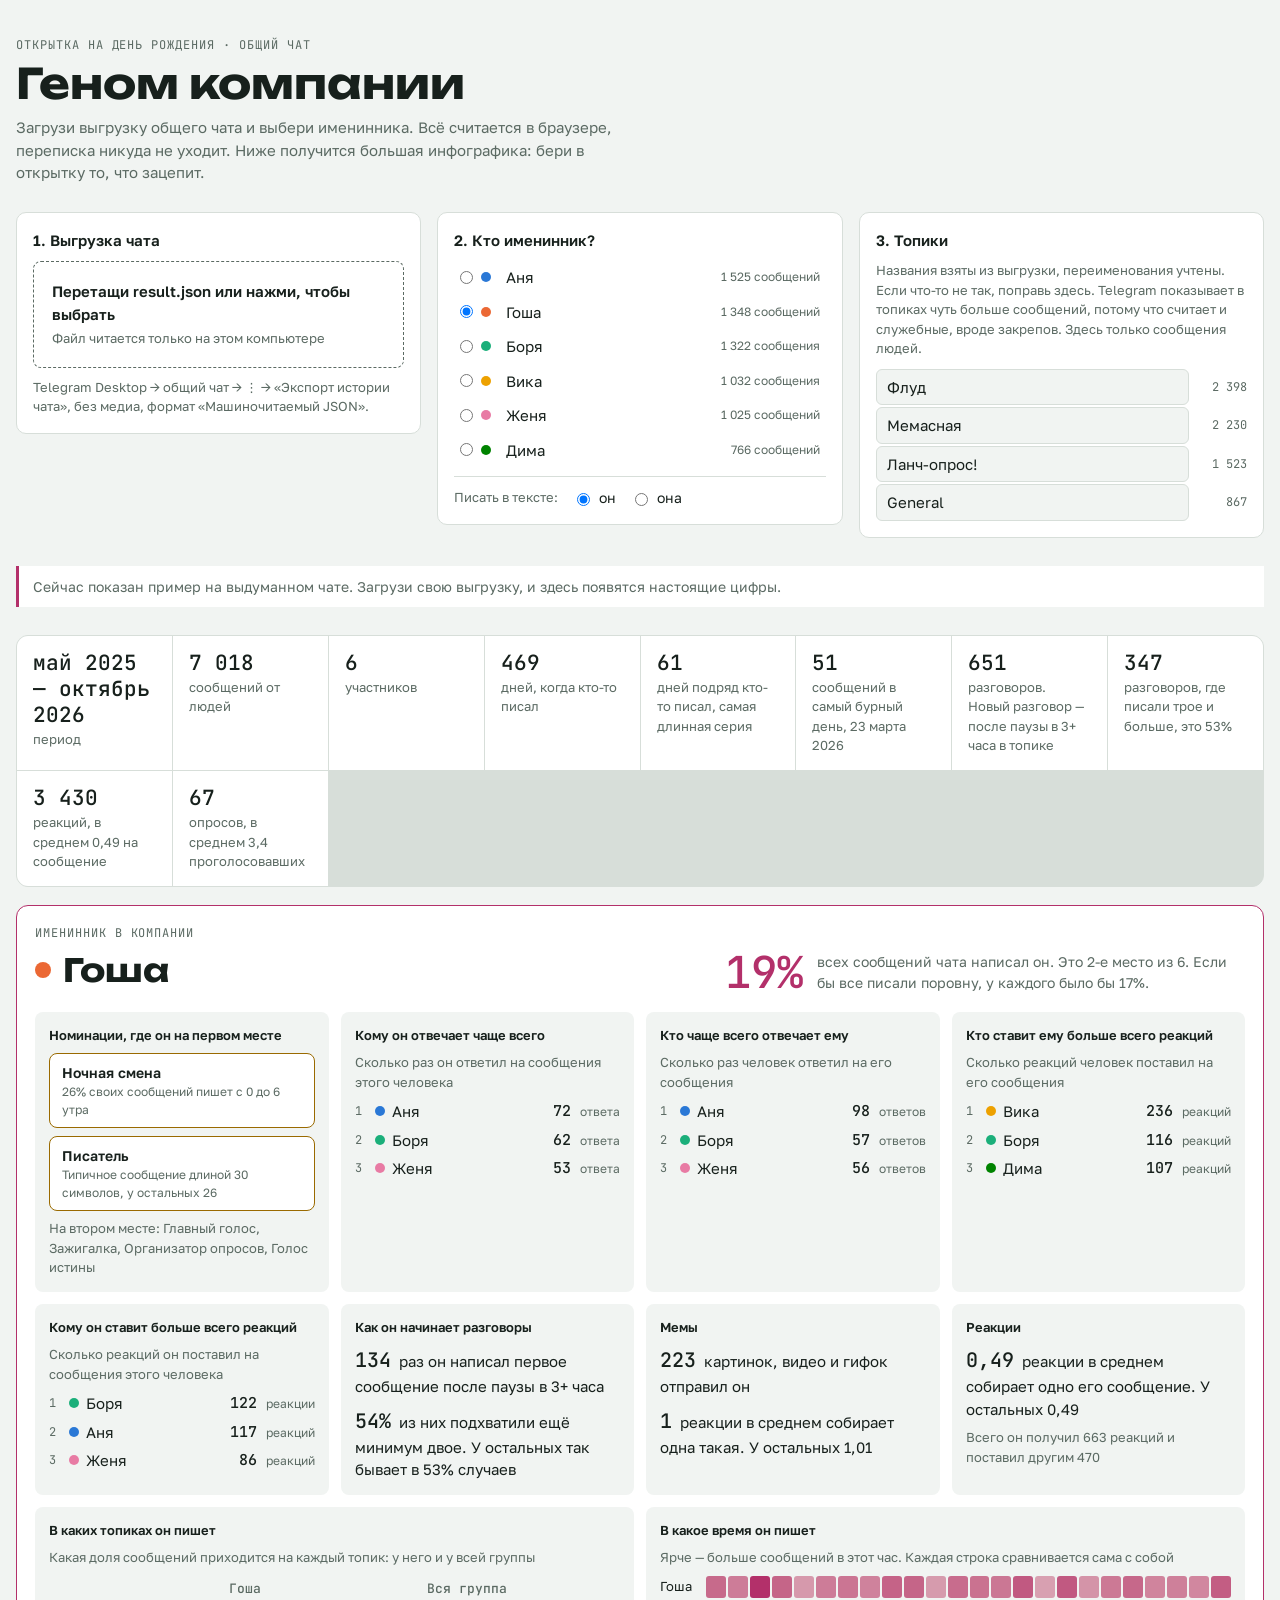
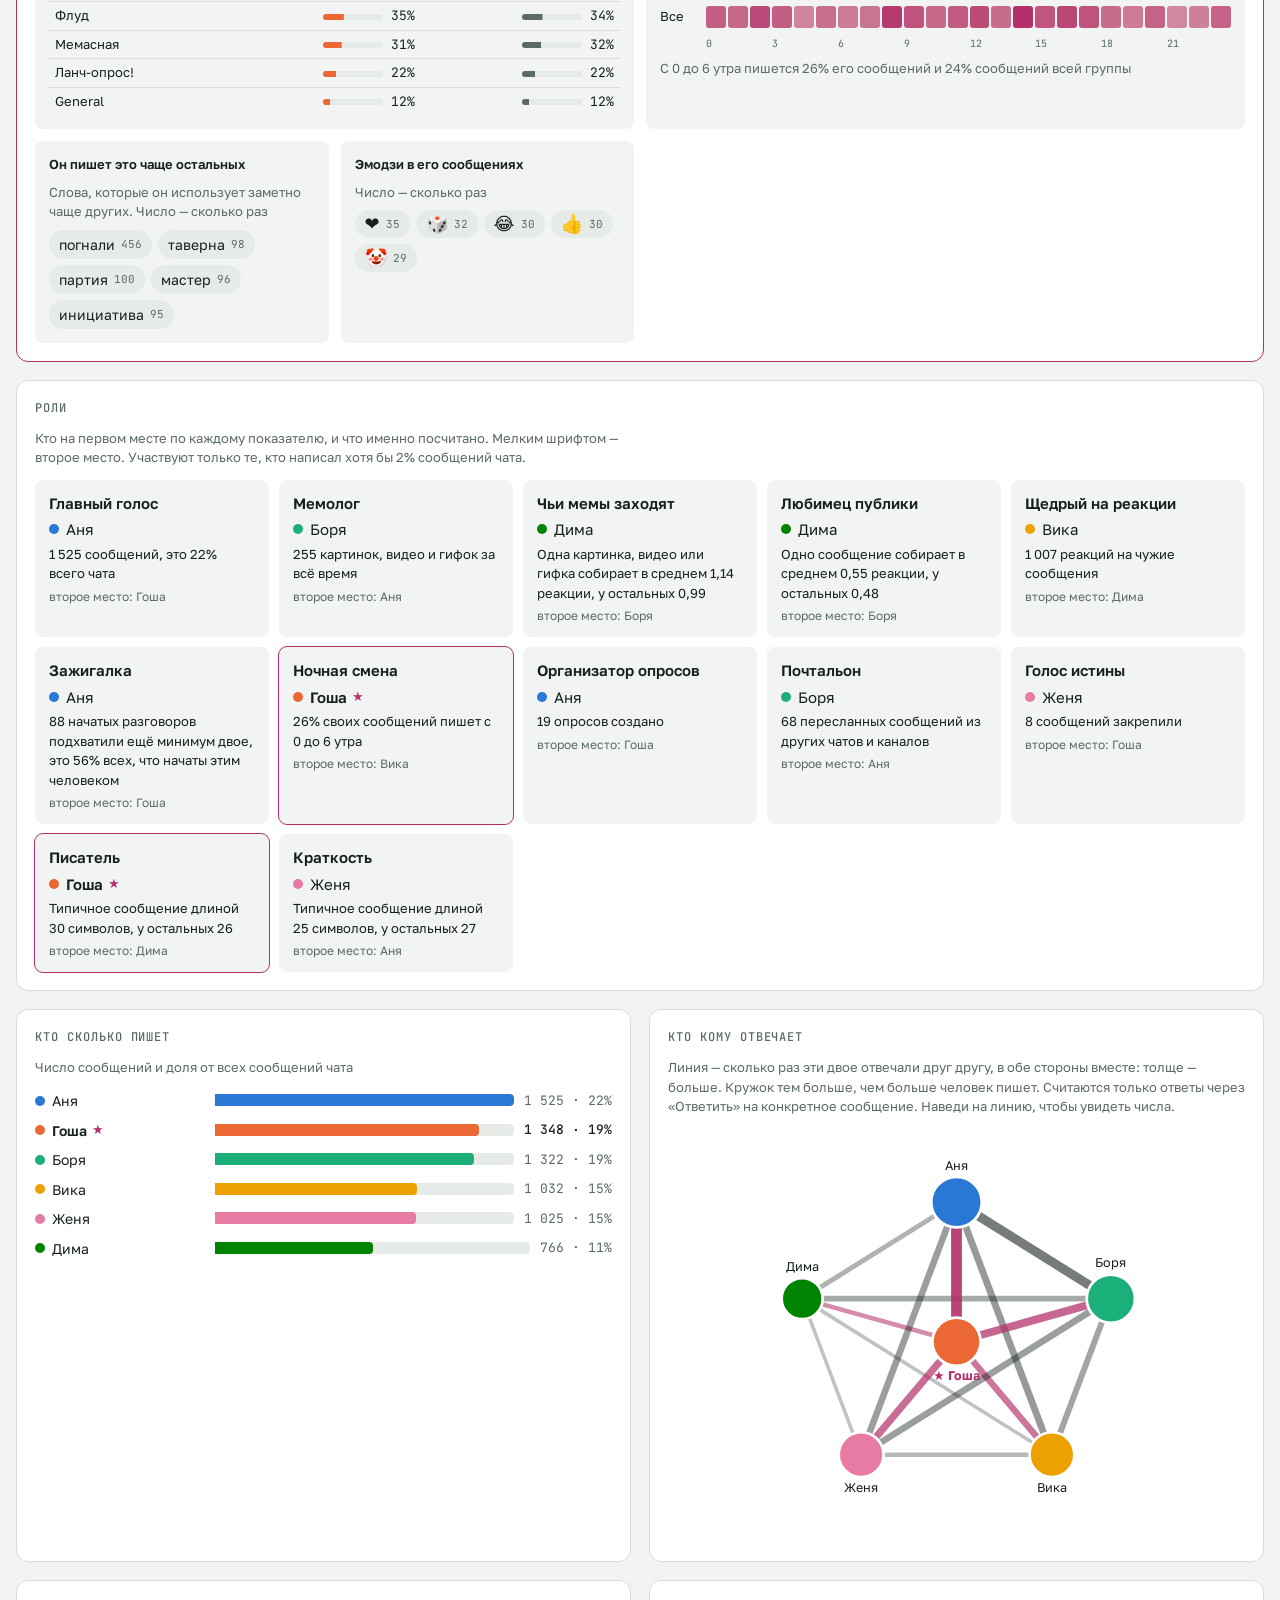
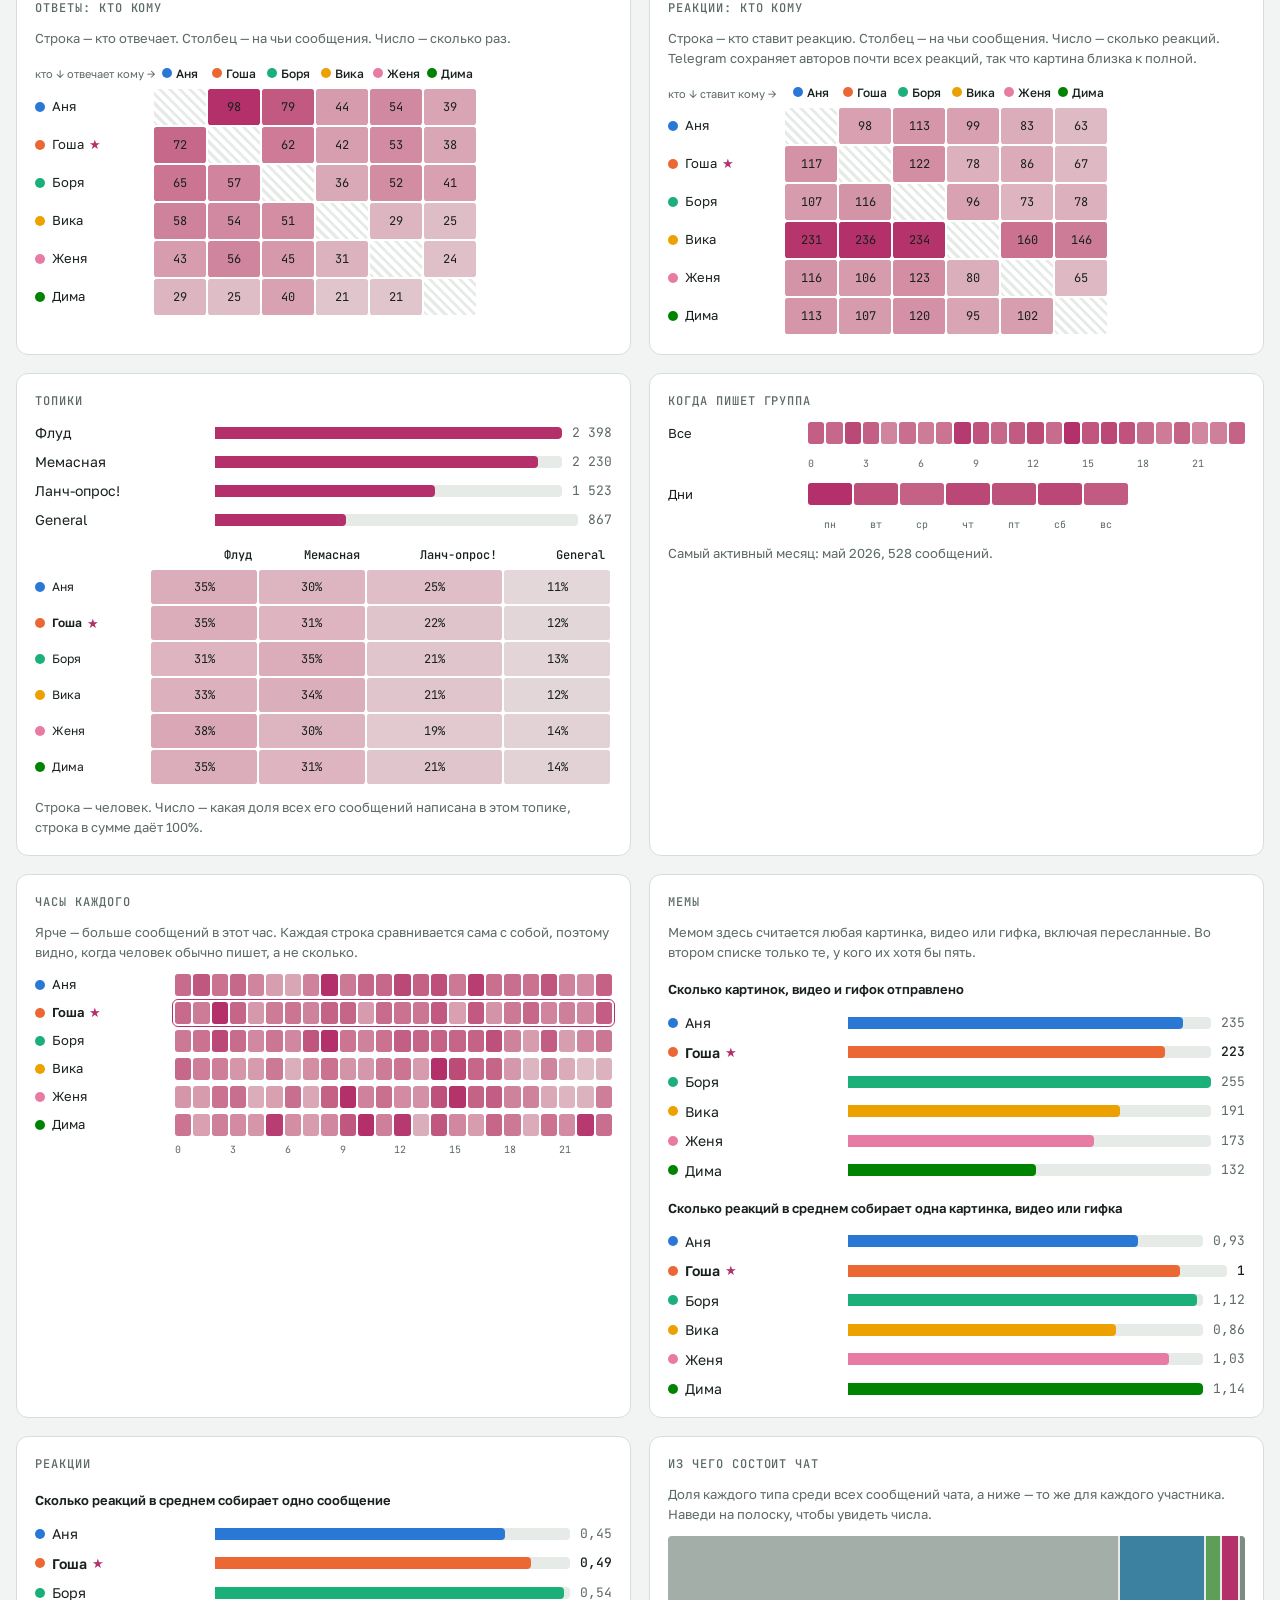
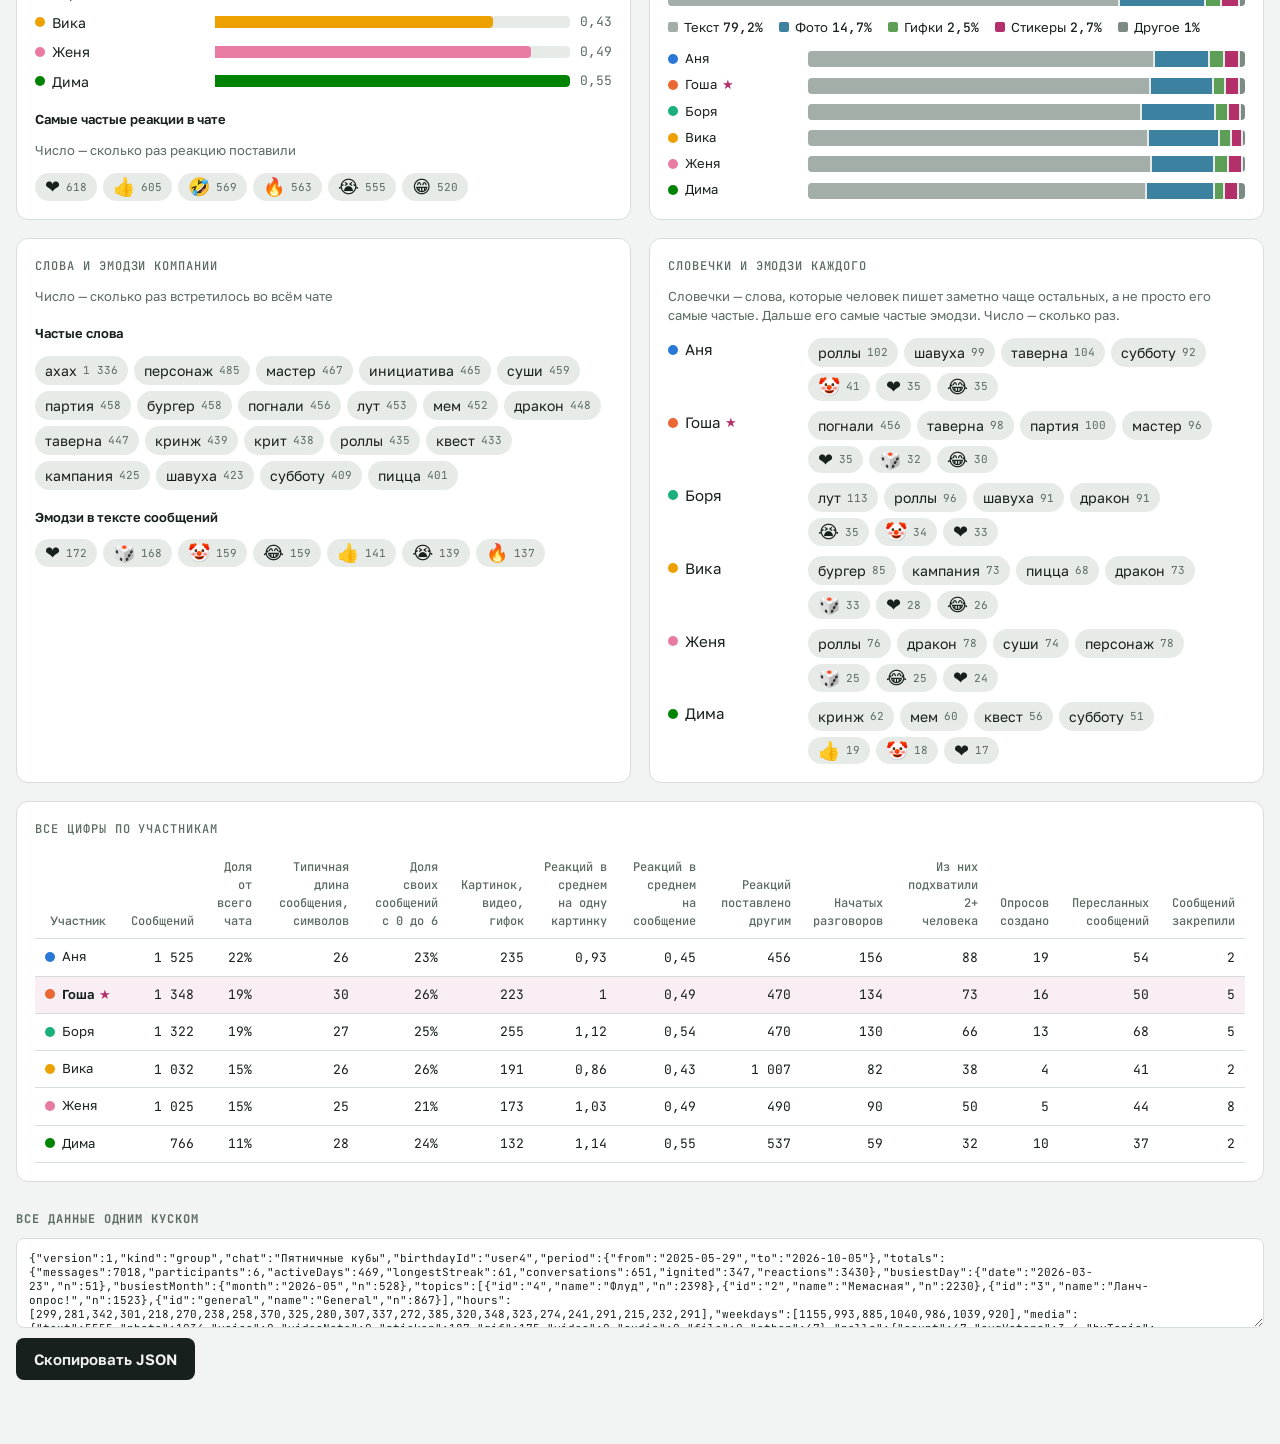
==== group.html @ 67742242 "0 -vibed group" ====
<!doctype html><html><head><meta charset=utf8><meta name=viewport content="width=device-width,initial-scale=1,viewport-fit=cover"><style>:root{color-scheme:light;box-sizing:border-box;padding-top:env(safe-area-inset-top,0px);padding-bottom:env(safe-area-inset-bottom,0px)}html{scroll-padding-top:env(safe-area-inset-top,0px)}body{margin:0;padding:0;font:14px -apple-system,BlinkMacSystemFont,sans-serif;background:#faf9f5;color:#141413}img{max-width:100%}[hidden]:not([hidden=until-found i]){display:none!important}</style></head><body>
<title>Геном компании</title>
<link rel="preconnect" href="https://fonts.googleapis.com">
<link rel="preconnect" href="https://fonts.gstatic.com" crossorigin>
<link href="https://fonts.googleapis.com/css2?family=Unbounded:wght@500;700&family=Golos+Text:wght@400;500;600&family=JetBrains+Mono:wght@400;500&display=swap" rel="stylesheet">
<style>
/* Layout: wide lab-report sheet, a 4-column panel grid that collapses to one column; the birthday person gets a full-width portrait up top, every person keeps one colour everywhere */
:root{
  --bg:#F1F4F2; --surface:#FFFFFF; --ink:#17201C; --muted:#5B6A63; --line:#D7DED9; --cell:#E6EBE8;
  --accent:#B3306A; --danger:#B4321F; --gold:#9A6A00;
  --p1:#2a78d6; --p2:#eb6834; --p3:#1baf7a; --p4:#eda100; --p5:#e87ba4; --p6:#008300; --p7:#4a3aa7; --p8:#e34948; --p-other:#9AA59F;
  --m-text:#A3AEA8; --m-photo:#3C81A0; --m-voice:#CF8A2C; --m-vnote:#8A5BC1; --m-sticker:#B3306A; --m-gif:#5E9F58; --m-video:#2E5C89; --m-other:#7E8A84;
  --font-display:"Unbounded","Golos Text",system-ui,sans-serif;
  --font-body:"Golos Text",system-ui,-apple-system,"Segoe UI",Roboto,sans-serif;
  --font-mono:"JetBrains Mono",ui-monospace,Menlo,Consolas,monospace;
}
@media (prefers-color-scheme: dark){ :root:not([data-theme="light"]){
  --bg:#111614; --surface:#18201C; --ink:#E4EBE7; --muted:#93A29A; --line:#2B3530; --cell:#222B27;
  --accent:#EC6FA2; --danger:#F07A63; --gold:#E0B04A;
  --p1:#3987e5; --p2:#d95926; --p3:#199e70; --p4:#c98500; --p5:#d55181; --p6:#008300; --p7:#9085e9; --p8:#e66767; --p-other:#5E6B65;
  --m-text:#5E6B65; --m-photo:#5DA4C4; --m-voice:#E3A24A; --m-vnote:#A983DB; --m-sticker:#EC6FA2; --m-gif:#7DBF77; --m-video:#5F8CC0; --m-other:#45514B;
  color-scheme:dark; } }
:root[data-theme="dark"]{
  --bg:#111614; --surface:#18201C; --ink:#E4EBE7; --muted:#93A29A; --line:#2B3530; --cell:#222B27;
  --accent:#EC6FA2; --danger:#F07A63; --gold:#E0B04A;
  --p1:#3987e5; --p2:#d95926; --p3:#199e70; --p4:#c98500; --p5:#d55181; --p6:#008300; --p7:#9085e9; --p8:#e66767; --p-other:#5E6B65;
  --m-text:#5E6B65; --m-photo:#5DA4C4; --m-voice:#E3A24A; --m-vnote:#A983DB; --m-sticker:#EC6FA2; --m-gif:#7DBF77; --m-video:#5F8CC0; --m-other:#45514B;
  color-scheme:dark; }

body{background:var(--bg);color:var(--ink);font-family:var(--font-body);font-size:15px;line-height:1.5}
.wrap{max-width:1360px;margin:0 auto;padding:36px 16px 64px;display:flex;flex-direction:column;gap:28px}
h1,h2,h3,h4{margin:0;text-wrap:balance}
p{margin:0}
.eyebrow{font-family:var(--font-mono);font-size:12px;letter-spacing:.08em;text-transform:uppercase;color:var(--muted)}
h1{font-family:var(--font-display);font-weight:700;font-size:clamp(28px,5vw,42px);line-height:1.1;margin-top:6px}
.lede{margin-top:10px;max-width:70ch;color:var(--muted)}
.muted{color:var(--muted)} .small{font-size:13px}

.controls{display:grid;grid-template-columns:repeat(auto-fit,minmax(min(100%,300px),1fr));gap:16px;align-items:start}
.box{background:var(--surface);border:1px solid var(--line);border-radius:10px;padding:16px;display:flex;flex-direction:column;gap:10px;min-width:0}
.box h2{font-size:15px;font-weight:600}
.drop{display:flex;flex-direction:column;gap:4px;padding:18px;border:1.5px dashed var(--muted);border-radius:8px;cursor:pointer}
.drop:hover,.drop.over{border-color:var(--accent);border-style:solid}
.drop:focus-within{outline:2px solid var(--accent);outline-offset:2px}
.drop input{position:absolute;width:1px;height:1px;opacity:0}
.drop-main{font-weight:600}
.drop-sub{font-size:13px;color:var(--muted)}
.error{color:var(--danger);font-weight:500}
.sample-note{font-size:14px;padding:10px 14px;border-left:3px solid var(--accent);background:var(--surface);color:var(--muted)}
.radios{display:flex;flex-direction:column;gap:2px}
.radio{display:flex;align-items:center;gap:8px;padding:5px 6px;border-radius:6px;cursor:pointer}
.radio:hover{background:var(--cell)}
.radio .muted{margin-left:auto;font-size:12px;white-space:nowrap}
.radio input{margin:0}
.gender{display:flex;flex-wrap:wrap;gap:6px 14px;align-items:center;margin-top:8px;padding-top:10px;border-top:1px solid var(--line);font-size:14px}
.gender label{display:flex;gap:6px;align-items:center;cursor:pointer}
.rank b small{font-family:var(--font-body);font-weight:400;font-size:12px;color:var(--muted)}
.matrix .corner{white-space:normal;max-width:110px}
.topic-in{display:flex;align-items:center;gap:10px}
.topic-in input{flex:1;min-width:0;font:inherit;padding:6px 10px;border:1px solid var(--line);border-radius:6px;background:var(--bg);color:var(--ink)}
.topic-in .muted{font-family:var(--font-mono);font-size:12px;width:48px;text-align:right}

.report{display:grid;grid-template-columns:repeat(4,minmax(0,1fr));gap:18px}
.panel{grid-column:span 2;background:var(--surface);border:1px solid var(--line);border-radius:12px;padding:18px;display:flex;flex-direction:column;gap:12px;min-width:0}
.span-all{grid-column:1/-1}
@media (max-width:1000px){ .report{grid-template-columns:minmax(0,1fr)} .panel,.span-all{grid-column:1/-1} }
.panel h3{font-family:var(--font-mono);font-size:12px;font-weight:500;letter-spacing:.08em;text-transform:uppercase;color:var(--muted)}
.sub{font-size:13px;color:var(--muted);max-width:75ch}
.h4,.cell h4{font-size:13px;font-weight:600;margin-top:6px}

.kpis{display:grid;grid-template-columns:repeat(auto-fit,minmax(150px,1fr));gap:1px;background:var(--line);border:1px solid var(--line);border-radius:12px;overflow:hidden}
.kpi{background:var(--surface);padding:14px 16px;display:flex;flex-direction:column;gap:2px}
.kpi .v{font-family:var(--font-mono);font-size:21px;font-weight:500;font-variant-numeric:tabular-nums;line-height:1.25}
.kpi .l{font-size:13px;color:var(--muted)}

.pdot{display:inline-block;width:10px;height:10px;border-radius:50%;margin-right:7px;flex:none}
.who-n{display:inline-flex;align-items:center;min-width:0;white-space:nowrap}
.star{color:var(--accent);margin-left:5px;font-size:13px}
.is-b .who-n{font-weight:600}

.bday{border:1.5px solid var(--accent);gap:18px}
.bday-head{display:flex;flex-wrap:wrap;gap:16px 40px;align-items:flex-end;justify-content:space-between}
.bday h2{font-family:var(--font-display);font-size:clamp(22px,3.4vw,32px);font-weight:700;display:flex;align-items:center;margin-top:4px}
.bday h2 .pdot{width:16px;height:16px;margin-right:12px}
.bday-big{display:flex;gap:14px;align-items:center;max-width:520px}
.bday-big b{font-family:var(--font-mono);font-weight:500;font-size:44px;line-height:1;color:var(--accent)}
.bday-big span{font-size:14px;color:var(--muted)}
.bday-grid{display:grid;grid-template-columns:repeat(auto-fill,minmax(min(100%,250px),1fr));gap:12px}
.cell{background:var(--bg);border-radius:8px;padding:14px;display:flex;flex-direction:column;gap:8px;min-width:0}
.cell h4{margin:0}
.cell.wide{grid-column:span 2}
@media (max-width:640px){ .cell.wide{grid-column:auto} }
.kv b{font-family:var(--font-mono);font-weight:500;font-size:20px;margin-right:4px}
.rank{margin:0;padding:0;list-style:none;display:flex;flex-direction:column;gap:6px;counter-reset:r}
.rank li{display:flex;align-items:center;gap:8px;counter-increment:r}
.rank li::before{content:counter(r);font-family:var(--font-mono);font-size:12px;color:var(--muted);width:12px}
.rank b{margin-left:auto;font-family:var(--font-mono);font-weight:500;font-variant-numeric:tabular-nums}
.badges{display:flex;flex-wrap:wrap;gap:8px}
.badge{display:flex;flex-direction:column;padding:8px 12px;border-radius:8px;background:var(--surface);border:1px solid var(--gold);font-weight:600;font-size:14px}
.badge small{font-weight:400;color:var(--muted);font-size:12px}
.empty-b{border-style:dashed}

.roles{display:grid;grid-template-columns:repeat(auto-fill,minmax(min(100%,230px),1fr));gap:10px}
.role{background:var(--bg);border-radius:8px;padding:12px 14px;display:flex;flex-direction:column;gap:4px;min-width:0}
.role.is-b{outline:1.5px solid var(--accent)}
.rt{font-weight:600}
.rv{font-size:13px}
.rv::first-letter,.badge small::first-letter{text-transform:uppercase}
.r2{font-size:12px;color:var(--muted)}

.bars{display:flex;flex-direction:column;gap:8px}
.bar-row{display:grid;grid-template-columns:minmax(90px,170px) minmax(0,1fr) auto;gap:10px;align-items:center;font-size:14px}
.bar-l{overflow:hidden;text-overflow:ellipsis;min-width:0}
.bar-t{height:12px;border-radius:0 4px 4px 0;background:var(--cell);overflow:hidden}
.bar-t span{display:block;height:100%;border-radius:0 4px 4px 0}
.bar-v{font-family:var(--font-mono);font-size:13px;font-variant-numeric:tabular-nums;color:var(--muted);white-space:nowrap}
.bar-row.is-b .bar-v{color:var(--ink);font-weight:500}

.scroll{overflow-x:auto}
table{border-collapse:collapse}
.matrix{font-size:13px}
.matrix th,.matrix td{padding:0}
.matrix .corner{font-size:11px;font-weight:400;color:var(--muted);text-align:left;padding:4px 8px 4px 0;white-space:nowrap}
.matrix .mh{font-weight:500;font-size:12px;padding:4px 2px;text-align:center;white-space:nowrap}
.matrix .mh .pdot{margin:0 4px 0 0}
.matrix .rh{text-align:left;font-weight:400;padding:2px 10px 2px 0}
.mc{width:52px;min-width:44px;height:36px;text-align:center;font-family:var(--font-mono);font-size:12px;border:2px solid var(--surface);border-radius:6px}
.mc span{color:var(--ink);mix-blend-mode:normal}
.mc.self{background:repeating-linear-gradient(45deg,var(--cell) 0 3px,transparent 3px 7px)}

.heat-t{font-size:13px;width:100%}
.heat-t th{font-weight:500;font-size:12px;padding:4px 6px;white-space:nowrap}
.heat-t .rh{text-align:left;font-weight:400;padding:2px 10px 2px 0}
.hc{text-align:center;font-family:var(--font-mono);font-size:12px;padding:8px 6px;border:2px solid var(--surface);border-radius:6px;min-width:56px}

.net{width:100%;height:auto;max-height:440px}
.nlabel{font-size:14px;fill:var(--ink);font-family:var(--font-body)}
.nlabel.b{font-weight:700;fill:var(--accent)}

.gel{display:grid;gap:2px;flex:1;min-width:0}
.gel.h{grid-template-columns:repeat(24,minmax(0,1fr))}
.gel.w{grid-template-columns:repeat(7,minmax(0,1fr));max-width:320px}
.gel .c{height:22px;border-radius:3px}
.gel .lab{font-family:var(--font-mono);font-size:10px;color:var(--muted);text-align:left}
.gel.w .lab{text-align:center}
.hrow{display:flex;gap:10px;align-items:center}
.hrow .hl{width:130px;flex:none;font-size:13px;overflow:hidden;text-overflow:ellipsis}
.cell .hrow .hl{width:36px}
.ph{display:flex;flex-direction:column;gap:6px}
.hrow.is-b .gel{outline:1.5px solid var(--accent);outline-offset:2px;border-radius:3px}

.chips{display:flex;flex-wrap:wrap;gap:6px}
.chip{display:inline-flex;align-items:center;gap:6px;padding:4px 10px;border-radius:999px;background:var(--cell);font-size:14px}
.chip.emo span:first-child{font-size:18px;line-height:1.1}
.chip .cnt{font-family:var(--font-mono);font-size:11px;color:var(--muted)}
.pw{display:flex;flex-direction:column;gap:10px}
.pw-row{display:grid;grid-template-columns:130px minmax(0,1fr);gap:10px;align-items:start}
.pw-row > div{display:flex;flex-wrap:wrap;gap:6px}

.mix{display:flex;height:16px;border-radius:4px;overflow:hidden;background:var(--cell);gap:2px;flex:1;min-width:0}
.mix span{display:block;height:100%}
.mix-legend{display:flex;flex-wrap:wrap;gap:4px 16px;font-size:13px}
.mix-legend i{display:inline-block;width:10px;height:10px;border-radius:2px;margin-right:6px}
.mix-legend b{font-family:var(--font-mono);font-weight:500;margin-left:4px}

.mini{width:100%;font-size:13px}
.mini th{font-weight:500;color:var(--muted);text-align:left;padding:3px 6px}
.mini td{padding:4px 6px;border-top:1px solid var(--line)}
.num{text-align:right;font-family:var(--font-mono);font-variant-numeric:tabular-nums}
.mini .num{white-space:nowrap}
.mbar{display:inline-block;width:60px;height:6px;border-radius:3px;background:linear-gradient(var(--c),var(--c)) left/var(--w) 100% no-repeat,var(--cell);margin-right:8px;vertical-align:middle}

.ptable{font-size:13px;width:100%}
.ptable th,.ptable td{padding:8px 10px;border-bottom:1px solid var(--line);white-space:nowrap}
.ptable tr:first-child th{font-weight:500;color:var(--muted);font-size:12px;white-space:normal;vertical-align:bottom}
.ptable .rh{text-align:left;font-weight:400}
.ptable tr.is-b{background:color-mix(in oklab,var(--accent) 8%,transparent)}

.send{display:flex;flex-direction:column;gap:10px}
.send textarea{font-family:var(--font-mono);font-size:11px;padding:12px;border:1px solid var(--line);border-radius:8px;background:var(--surface);color:var(--ink);width:100%;box-sizing:border-box;resize:vertical;min-height:90px}
.row{display:flex;flex-wrap:wrap;gap:12px;align-items:center}
.btn{font:inherit;font-weight:600;padding:10px 18px;border-radius:8px;border:0;background:var(--ink);color:var(--bg);cursor:pointer}
.btn:hover{opacity:.88}
button:focus-visible,input:focus-visible,textarea:focus-visible{outline:2px solid var(--accent);outline-offset:2px}
@media (prefers-reduced-motion: reduce){*{transition:none!important}}
</style>

<main class="wrap">
  <header>
    <p class="eyebrow">Открытка на день рождения · общий чат</p>
    <h1>Геном компании</h1>
    <p class="lede">Загрузи выгрузку общего чата и выбери именинника. Всё считается в браузере, переписка никуда не уходит. Ниже получится большая инфографика: бери в открытку то, что зацепит.</p>
  </header>

  <div class="controls">
    <div class="box">
      <h2>1. Выгрузка чата</h2>
      <label class="drop" id="drop" for="file">
        <input type="file" id="file" accept=".json,application/json">
        <span class="drop-main">Перетащи result.json или нажми, чтобы выбрать</span>
        <span class="drop-sub" id="dropStatus">Файл читается только на этом компьютере</span>
      </label>
      <p class="error" id="err" hidden></p>
      <p class="small muted">Telegram Desktop → общий чат → ⋮ → «Экспорт истории чата», без медиа, формат «Машиночитаемый JSON».</p>
    </div>
    <div class="box" id="setup" hidden>
      <h2>2. Кто именинник?</h2>
      <div class="radios" id="bdayList"></div>
    </div>
    <div class="box" id="topicBox" hidden>
      <h2>3. Топики</h2>
      <p class="small muted">Названия взяты из выгрузки, переименования учтены. Если что-то не так, поправь здесь. Telegram показывает в топиках чуть больше сообщений, потому что считает и служебные, вроде закрепов. Здесь только сообщения людей.</p>
      <div class="radios" id="topicList"></div>
    </div>
  </div>

  <p class="sample-note" id="sampleNote">Сейчас показан пример на выдуманном чате. Загрузи свою выгрузку, и здесь появятся настоящие цифры.</p>

  <div class="report" id="report"></div>

  <section class="send">
    <h3 class="eyebrow">Все данные одним куском</h3>
    <textarea id="out" readonly rows="4" aria-label="Данные группы в JSON"></textarea>
    <div class="row"><button class="btn" id="copy" type="button">Скопировать JSON</button><span class="small muted" id="copyStatus" aria-live="polite"></span></div>
  </section>
</main>

<script>

/* ---------- analysis core (no DOM) ---------- */
const GAP_SEC = 4 * 3600; // a pause longer than this starts a new conversation

const STOP_WORDS = `и в во не что он на я с со как а то все она так его но да ты к у же вы за бы по только ее мне было вот от меня еще нет о из ему теперь когда даже ну вдруг ли если уже или ни быть был него до вас нибудь опять уж вам ведь там потом себя ничего ей может они тут где есть надо ней для мы тебя их чем была сам чтоб без будто чего раз тоже себе под будет ж тогда кто этот того потому этого какой совсем ним здесь этом один почти мой тем чтобы нее сейчас были куда зачем всех никогда можно при наконец два об другой хоть после над больше тот через эти нас про всего них какая много разве три эту моя впрочем хорошо свою этой перед иногда лучше чуть том нельзя такой им более всегда конечно всю между это тебе тобой мной мною нам вами ими свой своя свои своих твой твоя твои твое твоем наш наша наши ваш ваша который которая которые которых просто очень типа короче вообще кстати ладно давай давайте сегодня завтра вчера щас ага угу неа окей ок норм нормально привет пока спасибо пожалуйста блин вроде прям прямо чет чето ваще такое такая такие этих этим эта эти тоже нужно знаю думаю хочу могу можешь будешь буду сделать делать сказал сказала говорит говорю мог могла хотел хотела было будут всё еще ещё либо пусть кажется точно вообщем вобщем нету есть какие какой каких какое тебя тебе мне меня the and you for that this with are was not but have just what its i'm dont don't yes okay lol`.split(/\s+/);

const RV = /^(.*?[аеиоуыэюя])(.*)$/;
const PG = /((ив|ивши|ившись|ыв|ывши|ывшись)|((?<=[ая])(в|вши|вшись)))$/;
const REF = /(с[яь])$/;
const ADJ = /(ее|ие|ые|ое|ими|ыми|ей|ий|ый|ой|ем|им|ым|ом|его|ого|ему|ому|их|ых|ую|юю|ая|яя|ою|ею)$/;
const PART = /((ивш|ывш|ующ)|((?<=[ая])(ем|нн|вш|ющ|щ)))$/;
const VERB = /((ила|ыла|ена|ейте|уйте|ите|или|ыли|ей|уй|ил|ыл|им|ым|ен|ило|ыло|ено|ят|ует|уют|ит|ыт|ены|ить|ыть|ишь|ую|ю)|((?<=[ая])(ла|на|ете|йте|ли|й|л|ем|н|ло|но|ет|ют|ны|ть|ешь|нно)))$/;
const NOUN = /(а|ев|ов|ие|ье|е|иями|ями|ами|еи|ии|и|ией|ей|ой|ий|й|иям|ям|ием|ем|ам|ом|о|у|ах|иях|ях|ы|ь|ию|ью|ю|ия|ья|я)$/;
const DER = /[^аеиоуыэюя][аеиоуыэюя]+[^аеиоуыэюя]+[аеиоуыэюя].*(?<=о)сть?$/;

// Russian Porter stemmer
function stem(w){
  const m = RV.exec(w); if(!m) return w;
  const pre = m[1]; let rv = m[2], t;
  t = rv.replace(PG, '');
  if(t === rv){
    rv = rv.replace(REF, '');
    t = rv.replace(ADJ, '');
    if(t !== rv){ rv = t.replace(PART, ''); }
    else { t = rv.replace(VERB, ''); rv = (t === rv) ? rv.replace(NOUN, '') : t; }
  } else rv = t;
  rv = rv.replace(/и$/, '');
  if(DER.test(rv)) rv = rv.replace(/ость?$/, '');
  t = rv.replace(/ь$/, '');
  if(t !== rv) rv = t; else { rv = rv.replace(/ейше?$/, ''); rv = rv.replace(/нн$/, 'н'); }
  return pre + rv;
}
const isCyr = w => /[а-я]/.test(w);
const keyOf = w => isCyr(w) ? stem(w) : w;
const STOP = new Set(STOP_WORDS.map(w => w.replace(/ё/g, 'е')));
const STOP_KEYS = new Set([...STOP].filter(w => w.length >= 3).map(keyOf));

const URL_RE = /https?:\/\/\S+|www\.\S+/g;
const LAUGH = /^(а?(х+а+)+х*|(х+е+)+х*|(х+и+)+х*)$/;
const PICTO = /\p{Extended_Pictographic}/u;
const SEG = (typeof Intl !== 'undefined' && Intl.Segmenter) ? new Intl.Segmenter('ru', {granularity:'grapheme'}) : null;

function textOf(m){
  const t = m.text;
  if(typeof t === 'string') return t;
  if(!Array.isArray(t)) return '';
  return t.map(x => typeof x === 'string' ? x
    : (['link','mention','email','phone','bot_command','code','pre'].includes(x.type) ? ' ' : (x.text || ''))).join('');
}
function classify(m){
  switch(m.media_type){
    case 'sticker': return 'sticker';
    case 'voice_message': return 'voice';
    case 'video_message': return 'videoNote';
    case 'animation': return 'gif';
    case 'video_file': return 'video';
    case 'audio_file': return 'audio';
  }
  if(m.photo) return 'photo';
  if(m.file || m.media_type) return 'file';
  if(m.poll || m.location_information || m.contact_information || m.place_name) return 'other';
  return 'text';
}
function bump(map, key, display){ const v = map.get(key); if(v) v.n++; else map.set(key, {n:1, d:display}); }
const normE = e => e.replace(/️/g, '');
function emojiScan(t, map){
  if(!PICTO.test(t)) return;
  if(SEG){ for(const {segment:g} of SEG.segment(t)) if(PICTO.test(g)) bump(map, normE(g), g); }
  else { for(const g of t.match(/\p{Extended_Pictographic}/gu) || []) bump(map, normE(g), g); }
}
function wordScan(t, words, nameKeys){
  const ms = t.toLowerCase().replace(URL_RE, ' ').replace(/@\w+/g, ' ').match(/[a-zа-яё]+/g);
  if(!ms) return;
  for(let w of ms){
    w = w.replace(/ё/g, 'е');
    if(w.length < 3) continue;
    let k;
    if(LAUGH.test(w)){ w = 'ахах'; k = 'ахах'; }
    else { if(STOP.has(w)) continue; k = keyOf(w); }
    if(k.length < 2 || STOP_KEYS.has(k) || nameKeys.has(k)) continue;
    let v = words.get(k);
    if(!v){ v = {n:0, forms:new Map()}; words.set(k, v); }
    v.n++; v.forms.set(w, (v.forms.get(w) || 0) + 1);
  }
}
function median(a){ if(!a.length) return 0; const s = Float64Array.from(a).sort(); const h = s.length >> 1; return s.length % 2 ? s[h] : (s[h-1] + s[h]) / 2; }
const r2 = x => Math.round(x * 100) / 100;
const r1 = x => Math.round(x * 10) / 10;
function topList(map, k){ return [...map.entries()].sort((a,b) => b[1].n - a[1].n).slice(0, k).map(([key, v]) => ({key, d:v.d, n:v.n})); }

class ChatError extends Error { constructor(code){ super(code); this.code = code; } }

const authorId = m => m.from_id || ('name:' + (m.from || '?'));


/* ---------- group analysis core (no DOM) ---------- */
const SESSION_GAP = 3 * 3600;   // a pause longer than this inside one topic starts a new conversation
const MEME_KINDS = new Set(['photo','video','gif']);
const IGNITE_MIN = 3;           // a conversation "took off" when at least this many people wrote in it

function inspectGroup(data){
  if(data && data.chats && Array.isArray(data.chats.list)) throw new ChatError('full');
  if(!data || !Array.isArray(data.messages)) throw new ChatError('format');
  if(data.type === 'personal_chat' || data.type === 'bot_chat' || data.type === 'saved_messages') throw new ChatError('personal');
  if(data.type && data.type.includes('channel')) throw new ChatError('channel');

  // reply_to_peer_id can name this very group (a quote-reply); only a different peer means another chat
  const selfPeer = data.id != null ? 'channel' + data.id : null;
  const external = m => !!m.reply_to_peer_id && m.reply_to_peer_id !== selfPeer;
  const byId = new Map();
  for(const m of data.messages) byId.set(m.id, m);

  const topics = new Map([['general', {id:'general', name:'General', n:0, renamed:false}]]);
  for(const m of data.messages) if(m.type === 'service' && m.action === 'topic_created') topics.set(m.id, {id:m.id, name:m.title || 'Топик', n:0, renamed:false});

  const memo = new Map();
  const topicOf = m => {
    const chain = []; let cur = m, res;
    for(;;){
      if(memo.has(cur.id)){ res = memo.get(cur.id); break; }
      chain.push(cur.id);
      if(cur.type === 'service' && cur.action === 'topic_created'){ res = cur.id; break; }
      const rid = cur.reply_to_message_id;
      if(rid == null || external(cur)){ res = 'general'; break; }
      if(topics.has(rid)){ res = rid; break; }
      const t = byId.get(rid);
      if(!t || chain.length > 10000){ res = 'general'; break; }
      cur = t;
    }
    for(const id of chain) memo.set(id, res);
    return res;
  };

  // A rename does not say which topic it belongs to: attach it to the topic of the message right before it.
  let lastTopic = 'general';
  const people = new Map();
  for(const m of data.messages){
    if(m.type === 'message'){
      lastTopic = topicOf(m);
      topics.get(lastTopic).n++;
      const id = authorId(m);
      const p = people.get(id);
      if(p){ p.n++; if(m.from) p.name = m.from; } else people.set(id, {id, name:m.from || 'Удалённый аккаунт', n:1});
    } else if(m.type === 'service' && m.action === 'topic_edit' && m.new_title){
      const target = (m.reply_to_message_id != null && topics.has(m.reply_to_message_id)) ? m.reply_to_message_id : lastTopic;
      const t = topics.get(target); t.name = m.new_title; t.renamed = true;
    }
  }
  if(people.size < 2) throw new ChatError('oneSide');
  const participants = [...people.values()].sort((a,b) => b.n - a.n);
  const topicList = [...topics.values()].filter(t => t.n > 0 || t.id !== 'general').sort((a,b) => b.n - a.n);
  return {byId, topics, topicList, topicOf, external, participants, forum:topics.size > 1};
}

function computeGroup(data, info){
  const ids = info.participants.map(p => p.id);
  const idx = new Map(ids.map((id, i) => [id, i]));
  const N = ids.length;
  const zeros = () => Array.from({length:N}, () => Array(N).fill(0));
  const replies = zeros(), reacts = zeros();
  const mkMedia = () => ({text:0, photo:0, voice:0, videoNote:0, sticker:0, gif:0, video:0, audio:0, file:0, other:0});

  const P = info.participants.map(p => ({
    id:p.id, name:p.name, n:0, lens:[], hours:Array(24).fill(0), weekdays:Array(7).fill(0), topics:new Map(), media:mkMedia(),
    memes:0, memeReacts:0, forwards:0, polls:0, pinned:0, rGot:0, rGiven:0,
    starts:0, ignited:0, startedLens:[], emoji:new Map(), rEmojiGiven:new Map(), words:new Map()
  }));

  const nameKeys = new Set();
  for(const n of [data.name || '', ...info.participants.map(p => p.name)])
    for(let w of (n.toLowerCase().match(/[a-zа-яё]+/g) || [])){ w = w.replace(/ё/g, 'е'); if(w.length >= 2) nameKeys.add(keyOf(w)); }

  const hours = Array(24).fill(0), weekdays = Array(7).fill(0), days = new Map(), months = new Map();
  const media = mkMedia(), groupEmoji = new Map(), reactionEmoji = new Map(), groupWords = new Map();
  const polls = {count:0, voters:0, byTopic:new Map()};
  const sess = new Map();
  let total = 0, convos = 0, ignitedTotal = 0, first = null, last = null, reactionsTotal = 0;

  const closeS = s => {
    const p = P[idx.get(s.starter)]; p.starts++; p.startedLens.push(s.n); convos++;
    if(s.authors.size >= IGNITE_MIN){ p.ignited++; ignitedTotal++; }
  };

  for(const m of data.messages){
    if(m.type === 'service'){
      if(m.action === 'pin_message' && m.message_id != null){
        const t = info.byId.get(m.message_id);
        if(t && t.type === 'message' && idx.has(authorId(t))) P[idx.get(authorId(t))].pinned++;
      }
      continue;
    }
    if(m.type !== 'message') continue;
    const a = authorId(m), ai = idx.get(a); if(ai == null) continue;
    const p = P[ai], topic = info.topicOf(m);
    p.n++; total++;
    p.topics.set(topic, (p.topics.get(topic) || 0) + 1);

    const ds = m.date || '', day = ds.slice(0, 10), h = parseInt(ds.slice(11, 13), 10);
    if(day.length === 10){
      days.set(day, (days.get(day) || 0) + 1);
      if(!first || day < first) first = day;
      if(!last || day > last) last = day;
      const mo = day.slice(0, 7); months.set(mo, (months.get(mo) || 0) + 1);
      const w = (new Date(day + 'T00:00:00Z').getUTCDay() + 6) % 7; weekdays[w]++; p.weekdays[w]++;
    }
    if(h >= 0 && h < 24){ hours[h]++; p.hours[h]++; }

    const ts = m.date_unixtime ? +m.date_unixtime : Date.parse(ds) / 1000;
    let s = sess.get(topic);
    if(!s || ts - s.last > SESSION_GAP){ if(s) closeS(s); s = {starter:a, authors:new Set(), n:0, last:ts}; sess.set(topic, s); }
    s.authors.add(a); s.n++; s.last = ts;

    // a real reply: points at a person's message, not at the topic itself
    const rid = m.reply_to_message_id;
    if(rid != null && !info.external(m) && !info.topics.has(rid)){
      const tg = info.byId.get(rid);
      if(tg && tg.type === 'message'){ const ti = idx.get(authorId(tg)); if(ti != null && ti !== ai) replies[ai][ti]++; }
    }

    let got = 0;
    for(const r of (m.reactions || [])){
      const e = r.emoji || (r.type === 'custom_emoji' ? '✨' : '•');
      const recent = r.recent || [];
      const self = recent.filter(g => g.from_id === a).length;
      const cnt = Math.max(0, (r.count || recent.length) - self);
      got += cnt; reactionsTotal += cnt;
      if(cnt){ const ek = normE(e), v = reactionEmoji.get(ek); if(v) v.n += cnt; else reactionEmoji.set(ek, {n:cnt, d:e}); }
      for(const g of recent){
        if(g.from_id === a) continue;
        const gi = idx.get(g.from_id); if(gi == null) continue;
        reacts[gi][ai]++; P[gi].rGiven++; bump(P[gi].rEmojiGiven, normE(e), e);
      }
    }
    p.rGot += got;

    const kind = classify(m); p.media[kind]++; media[kind]++;
    if(MEME_KINDS.has(kind)){ p.memes++; p.memeReacts += got; }
    if(m.forwarded_from || m.forwarded_from_id) p.forwards++;
    if(m.poll){ p.polls++; polls.count++; polls.voters += m.poll.total_voters || 0; polls.byTopic.set(topic, (polls.byTopic.get(topic) || 0) + 1); }
    if(m.forwarded_from) continue;
    const t = textOf(m); if(!t || !t.trim()) continue;
    p.lens.push([...t].length);
    emojiScan(t, p.emoji); emojiScan(t, groupEmoji);
    wordScan(t, p.words, nameKeys); wordScan(t, groupWords, nameKeys);
  }
  for(const s of sess.values()) closeS(s);

  // calendar
  const dn = [...days.keys()].map(d => Date.UTC(+d.slice(0,4), +d.slice(5,7) - 1, +d.slice(8,10)) / 864e5).sort((a,b) => a - b);
  let streak = 0, run = 0, prev = null;
  for(const x of dn){ run = (prev !== null && x - prev === 1) ? run + 1 : 1; if(run > streak) streak = run; prev = x; }
  const maxEntry = map => { let k = null, n = 0; for(const [kk, v] of map) if(v > n){ n = v; k = kk; } return {key:k, n}; };

  // distinctive words: what a person says much more often than everyone else
  const wordTotals = P.map(p => { let s = 0; for(const v of p.words.values()) s += v.n; return s; });
  const allWords = wordTotals.reduce((a, b) => a + b, 0);
  const bestForm = v => { let best = '', bn = 0; for(const [f, n] of v.forms) if(n > bn){ bn = n; best = f; } return best; };
  const distinct = i => {
    const p = P[i], Wp = wordTotals[i], Wo = allWords - Wp; if(!Wp) return [];
    const out = [];
    for(const [k, v] of p.words){
      if(v.n < 4) continue;
      const g = groupWords.get(k).n;
      const score = ((v.n + 0.5) / Wp) / ((g - v.n + 0.5) / Math.max(1, Wo));
      out.push({key:k, d:bestForm(v), n:v.n, score});
    }
    return out.sort((a, b) => b.score - a.score).slice(0, 5).map(({key, d, n}) => ({key, d, n}));
  };

  const people = P.map((p, i) => ({
    id:p.id, name:p.name, n:p.n,
    share:total ? r2(p.n / total) : 0,
    medianLen:Math.round(median(p.lens)),
    nightShare:p.n ? r2(p.hours.slice(0, 6).reduce((a,b) => a + b, 0) / p.n) : 0,
    hours:p.hours, weekdays:p.weekdays,
    topics:Object.fromEntries([...p.topics].map(([k, v]) => [String(k), v])),
    media:p.media,
    memes:p.memes, memeAvg:p.memes ? r2(p.memeReacts / p.memes) : 0,
    forwards:p.forwards, polls:p.polls, pinned:p.pinned,
    reactionsGot:p.rGot, reactionsPerMsg:p.n ? r2(p.rGot / p.n) : 0, reactionsGiven:p.rGiven,
    starts:p.starts, ignited:p.ignited, startedMedianLen:Math.round(median(p.startedLens)),
    emoji:topList(p.emoji, 5).map(x => ({d:x.d, n:x.n})),
    reactionEmojiGiven:topList(p.rEmojiGiven, 3).map(x => ({d:x.d, n:x.n})),
    words:distinct(i)
  }));

  const busiestDay = maxEntry(days), busiestMonth = maxEntry(months);
  const wordList = [...groupWords.entries()].sort((a, b) => b[1].n - a[1].n).slice(0, 40).map(([key, v]) => ({key, d:bestForm(v), n:v.n}));

  return {
    chatName:data.name || '', period:{from:first, to:last}, total, convos, ignited:ignitedTotal,
    activeDays:days.size, streak, busiestDay:{date:busiestDay.key, n:busiestDay.n}, busiestMonth:{month:busiestMonth.key, n:busiestMonth.n},
    hours, weekdays, media,
    topics:info.topicList.map(t => ({id:String(t.id), name:t.name, n:t.n})),
    people, ids,
    replies, reacts, reactionsTotal,
    groupEmoji:topList(groupEmoji, 10).map(x => ({d:x.d, n:x.n})),
    reactionEmoji:topList(reactionEmoji, 10).map(x => ({d:x.d, n:x.n})),
    words:wordList,
    polls:{count:polls.count, avgVoters:polls.count ? r1(polls.voters / polls.count) : 0, byTopic:Object.fromEntries([...polls.byTopic].map(([k, v]) => [String(k), v]))}
  };
}

// Invented group used for the first view
function makeGroupSample(){
  let seed = 23; const rnd = () => (seed = (seed * 16807) % 2147483647) / 2147483647;
  const any = a => a[Math.floor(rnd() * a.length)];
  const wpick = arr => { const s = arr.reduce((a, x) => a + x[1], 0); let r = rnd() * s; for(const x of arr){ r -= x[1]; if(r <= 0) return x[0]; } return arr[arr.length - 1][0]; };
  const people = [['Аня',1.5],['Боря',1.1],['Вика',0.7],['Гоша',1.3],['Дима',0.5],['Женя',0.9]];
  const pid = name => 'user' + (people.findIndex(p => p[0] === name) + 1);
  const vocab = ['кубы','партия','пицца','шавуха','мастер','кампания','дракон','персонаж','инициатива','лут','квест','роллы','субботу','таверна','крит','бургер','суши','спасибо','мем','кринж'];
  const filler = ['ну','да','это','просто','короче','там','я','ты','вообще','кто','давай','может','ахаха','сегодня'];
  const emo = ['😂','🔥','🤡','😭','❤️','🎲','👍'];
  const reac = ['😁','🔥','🤣','❤️','👍','😭'];
  const fmt = t => new Date(t * 1000).toISOString().slice(0, 19);
  const msgs = []; let id = 1;
  let t = Date.UTC(2025, 4, 29, 12) / 1000; const end = Date.UTC(2026, 9, 7) / 1000;
  const topicDefs = [{root:2, title:'Мемасная', w:0.3, meme:0.55}, {root:3, title:'Ланч-опрос!', w:0.22, meme:0.03}, {root:4, title:'Флуд', w:0.36, meme:0.06}, {root:null, title:'General', w:0.12, meme:0.05}];
  msgs.push({id:id++, type:'service', date:fmt(t), date_unixtime:String(t), actor:'Аня', actor_id:'user1', action:'create_group', title:'Пятничные кубы', text:''});
  for(const d of topicDefs) if(d.root){ msgs.push({id:d.root, type:'service', date:fmt(t), date_unixtime:String(t), actor:'Аня', actor_id:'user1', action:'topic_created', title:d.title, text:''}); id = d.root + 1; }
  const userMsgs = [];
  while(t < end){
    const topic = wpick(topicDefs.map(d => [d, d.w]));
    const cast = []; const k = 2 + Math.floor(rnd() * 3);
    while(cast.length < k){ const p = wpick(people.map(p => [p[0], p[1]])); if(!cast.includes(p)) cast.push(p); }
    const len = 2 + Math.floor(rnd() * 18); let prevId = null;
    for(let i = 0; i < len; i++){
      const who = i === 0 ? cast[0] : any(cast);
      const m = {id:id++, type:'message', date:fmt(t), date_unixtime:String(Math.floor(t)), from:who, from_id:pid(who), text:''};
      if(prevId && rnd() < 0.35) m.reply_to_message_id = prevId; else if(topic.root) m.reply_to_message_id = topic.root;
      const r = rnd();
      if(r < topic.meme * (i === 0 ? 1.4 : 0.6)){ m.photo = '(File not included)'; if(rnd() < 0.3) m.forwarded_from = 'Канал с мемами'; }
      else if(topic.root === 3 && i === 0 && rnd() < 0.5){ m.poll = {question:'', closed:true, total_voters:2 + Math.floor(rnd() * 4), answers:[]}; }
      else if(r < 0.7 && rnd() < 0.05){ m.media_type = 'sticker'; m.sticker_emoji = any(emo); m.file = '(File not included)'; }
      else if(rnd() < 0.03){ m.media_type = 'animation'; m.file = '(File not included)'; }
      else { const n = 1 + Math.floor(rnd() * 9), ws = []; for(let j = 0; j < n; j++) ws.push(rnd() < 0.32 ? any(vocab) : any(filler)); if(who === 'Гоша' && rnd() < 0.4) ws.push('погнали'); if(rnd() < 0.2) ws.push(any(emo)); m.text = ws.join(' '); }
      if(rnd() < 0.15) m.edited = m.date;
      const rp = m.photo ? 0.65 : 0.22;
      if(rnd() < rp){
        const givers = people.map(p => p[0]).filter(n => n !== who && rnd() < (n === 'Вика' ? 0.6 : 0.3));
        if(givers.length){ const byE = new Map(); for(const g of givers){ const e = any(reac); if(!byE.has(e)) byE.set(e, []); byE.get(e).push({from:g, from_id:pid(g), date:m.date}); }
          m.reactions = [...byE].map(([e, rec]) => ({type:'emoji', count:rec.length, emoji:e, recent:rec})); }
      }
      msgs.push(m); userMsgs.push(m.id); prevId = m.id;
      t += 15 + rnd() * 500;
    }
    if(rnd() < 0.03 && userMsgs.length) msgs.push({id:id++, type:'service', date:fmt(t), date_unixtime:String(Math.floor(t)), actor:'Аня', actor_id:'user1', action:'pin_message', message_id:userMsgs[userMsgs.length - 1 - Math.floor(rnd() * 5)], text:''});
    t += 3600 * (2 + rnd() * 30);
  }
  return {name:'Пятничные кубы', type:'private_supergroup', id:1, messages:msgs};
}

</script>
<script>
/* ---------- UI ---------- */
const $ = id => document.getElementById(id);
const esc = s => String(s).replace(/[&<>"']/g, c => ({'&':'&amp;','<':'&lt;','>':'&gt;','"':'&quot;',"'":'&#39;'}[c]));
const fmtN = n => Math.round(n).toLocaleString('ru-RU');
const fmtD = (n, d = 2) => n.toLocaleString('ru-RU', {minimumFractionDigits:0, maximumFractionDigits:d});
const pct = x => Math.round(x * 100) + '%';
const fmtMonth = ym => { if(!ym) return '—'; const [y, m] = ym.split('-').map(Number);
  return new Date(Date.UTC(y, m - 1, 1)).toLocaleDateString('ru-RU', {month:'long', year:'numeric', timeZone:'UTC'}).replace(/\s?г\.?$/, ''); };
const fmtDay = d => d ? new Date(d + 'T00:00:00Z').toLocaleDateString('ru-RU', {day:'numeric', month:'long', year:'numeric', timeZone:'UTC'}).replace(/\s?г\.?$/, '') : '—';
const plural = (n, one, few, many) => { const t = n % 100, u = n % 10; return (t > 10 && t < 20) ? many : u === 1 ? one : (u >= 2 && u <= 4) ? few : many; };
const heat = (v, max) => `background:color-mix(in oklab, var(--accent) ${max ? Math.round(v / max * 100) : 0}%, var(--cell))`;
const WD = ['пн','вт','ср','чт','пт','сб','вс'];
const ERRORS = {
  format:'Это не похоже на выгрузку чата. При экспорте выбери формат «Машиночитаемый JSON» и загрузи файл result.json.',
  parse:'Не получилось прочитать файл как JSON. При экспорте выбери формат «Машиночитаемый JSON», а не HTML.',
  full:'Это выгрузка всего аккаунта. Нужна выгрузка одного группового чата.',
  personal:'Это личный чат. Для него есть отдельная страница, а сюда нужен общий чат компании.',
  channel:'Это канал. Сюда нужен групповой чат, где пишут все участники.',
  oneSide:'В выгрузке пишет только один человек. Проверь, что выгружен общий чат.'
};

let S = null; // {data, info, st, bId, sample, names}

const color = i => i < 8 ? `var(--p${i + 1})` : 'var(--p-other)';
const dot = i => `<span class="pdot" style="background:${color(i)}"></span>`;
const pname = i => esc(S.st.people[i].name);
const who = i => `<span class="who-n">${dot(i)}${pname(i)}${S.st.people[i].id === S.bId ? '<span class="star" title="Именинник">★</span>' : ''}</span>`;
const tname = id => esc(S.names[id] ?? (S.st.topics.find(t => t.id === id) || {}).name ?? id);

function load(data, sample){
  const info = inspectGroup(data);
  const st = computeGroup(data, info);
  S = {data, info, st, sample, bId:sample ? 'user4' : null, names:{}, gender:(S && S.gender) || 'm'};
  for(const t of st.topics) S.names[t.id] = t.name;
  renderSetup(); render();
}

/* ---------- setup: birthday radio + topic names ---------- */
function renderSetup(){
  $('sampleNote').hidden = !S.sample;
  $('setup').hidden = false;
  $('bdayList').innerHTML = S.st.people.map((p, i) =>
    `<label class="radio"><input type="radio" name="bday" id="bday-${i}" value="${esc(p.id)}" ${p.id === S.bId ? 'checked' : ''}>${dot(i)}<span>${esc(p.name)}</span><span class="muted">${fmtN(p.n)} ${plural(p.n, 'сообщение', 'сообщения', 'сообщений')}</span></label>`).join('')
    + `<div class="gender" role="radiogroup" aria-label="Как писать об имениннике"><span class="small muted">Писать в тексте:</span>
       <label><input type="radio" name="gender" id="g-m" value="m" ${S.gender === 'm' ? 'checked' : ''}> он</label>
       <label><input type="radio" name="gender" id="g-f" value="f" ${S.gender === 'f' ? 'checked' : ''}> она</label></div>`;
  const multi = S.st.topics.length > 1;
  $('topicBox').hidden = !multi;
  if(multi) $('topicList').innerHTML = S.st.topics.map(t =>
    `<label class="topic-in"><input type="text" id="topic-${esc(t.id)}" data-topic="${esc(t.id)}" value="${esc(S.names[t.id])}"><span class="muted">${fmtN(t.n)}</span></label>`).join('');
}
$('bdayList').addEventListener('change', e => { if(e.target.name === 'bday'){ S.bId = e.target.value; render(); } else if(e.target.name === 'gender'){ S.gender = e.target.value; render(); } });
$('topicList').addEventListener('input', e => { const id = e.target.dataset.topic; if(id){ S.names[id] = e.target.value.trim() || id; render(); } });

/* ---------- small building blocks ---------- */
function bars(items, fmt, opts = {}){
  const max = Math.max(1e-9, ...items.map(x => x.v));
  return `<div class="bars">${items.map(x => `<div class="bar-row${x.i != null && S.st.people[x.i].id === S.bId ? ' is-b' : ''}" title="${esc(x.title || '')}">
      <span class="bar-l">${x.label ?? who(x.i)}</span>
      <span class="bar-t"><span style="width:${Math.max(0.5, x.v / max * 100)}%;background:${x.c || (x.i != null ? color(x.i) : 'var(--accent)')}"></span></span>
      <span class="bar-v">${fmt(x.v, x)}</span></div>`).join('')}</div>`;
}
function matrix(M, rowHead, colHead){
  const n = M.length, max = Math.max(1, ...M.flat());
  const head = `<tr><th class="corner">${rowHead}</th>${S.st.people.map((_, j) => `<th class="mh" title="${pname(j)}">${dot(j)}<span>${esc(S.st.people[j].name.split(' ')[0])}</span></th>`).join('')}</tr>`;
  const rows = M.map((row, i) => `<tr><th class="rh">${who(i)}</th>${row.map((v, j) => i === j ? '<td class="mc self"></td>'
    : `<td class="mc" style="${heat(v, max)}" title="${pname(i)} → ${pname(j)}: ${fmtN(v)}"><span>${v ? fmtN(v) : ''}</span></td>`).join('')}</tr>`).join('');
  return `<div class="scroll"><table class="matrix">${head}${rows}</table></div>`;
}
function gelRow(arr, cls, labels){
  const max = Math.max(1, ...arr);
  return `<div class="gel ${cls}">${arr.map((v, i) => `<div class="c" title="${labels[i]}: ${fmtN(v)}" style="${heat(v, max)}"></div>`).join('')}</div>`;
}
const hourLabels = Array.from({length:24}, (_, i) => `${i}:00`);
const hourAxis = `<div class="gel h axis">${Array.from({length:24}, (_, i) => `<div class="lab">${i % 3 === 0 ? i : ''}</div>`).join('')}</div>`;
function chips(list, cls = ''){ return list.length ? `<div class="chips">${list.map(x => `<span class="chip ${cls}"><span>${esc(x.d)}</span><span class="cnt">${fmtN(x.n)}</span></span>`).join('')}</div>` : '<span class="muted">—</span>'; }
const panel = (title, body, cls = '', sub = '') => `<section class="panel ${cls}"><h3>${title}</h3>${sub ? `<p class="sub">${sub}</p>` : ''}${body}</section>`;

/* ---------- roles ---------- */
// Each value line says what was counted and against what.
const othersAvg = (i, f) => { const o = S.st.people.filter((_, j) => j !== i); return o.length ? o.reduce((a, p) => a + f(p), 0) / o.length : 0; };
const ROLE_DEFS = [
  ['Главный голос', p => p.n, (v, p) => `${fmtN(v)} ${plural(v, 'сообщение', 'сообщения', 'сообщений')}, это ${pct(p.share)} всего чата`],
  ['Мемолог', p => p.memes, v => `${fmtN(v)} картинок, видео и гифок за всё время`],
  ['Чьи мемы заходят', p => p.memes >= 10 ? p.memeAvg : 0, (v, p, i) => `одна картинка, видео или гифка собирает в среднем ${fmtD(v)} реакции, у остальных ${fmtD(othersAvg(i, q => q.memeAvg))}`],
  ['Любимец публики', p => p.reactionsPerMsg, (v, p, i) => `одно сообщение собирает в среднем ${fmtD(v)} реакции, у остальных ${fmtD(othersAvg(i, q => q.reactionsPerMsg))}`],
  ['Щедрый на реакции', p => p.reactionsGiven, v => `${fmtN(v)} реакций на чужие сообщения`],
  ['Зажигалка', p => p.ignited, (v, p) => `${fmtN(v)} начатых разговоров подхватили ещё минимум двое, это ${pct(p.starts ? v / p.starts : 0)} всех, что начаты этим человеком`],
  ['Ночная смена', p => p.nightShare, v => `${pct(v)} своих сообщений пишет с 0 до 6 утра`],
  ['Организатор опросов', p => p.polls, v => `${fmtN(v)} ${plural(v, 'опрос создан', 'опроса создано', 'опросов создано')}`],
  ['Почтальон', p => p.forwards, v => `${fmtN(v)} ${plural(v, 'пересланное сообщение', 'пересланных сообщения', 'пересланных сообщений')} из других чатов и каналов`],
  ['Голос истины', p => p.pinned, v => `${fmtN(v)} ${plural(v, 'сообщение закрепили', 'сообщения закрепили', 'сообщений закрепили')}`],
  ['Писатель', p => p.medianLen, (v, p, i) => `типичное сообщение длиной ${fmtN(v)} символов, у остальных ${fmtN(othersAvg(i, q => q.medianLen))}`],
  ['Краткость', p => p.medianLen ? 1 / p.medianLen : 0, (v, p, i) => `типичное сообщение длиной ${fmtN(p.medianLen)} символов, у остальных ${fmtN(othersAvg(i, q => q.medianLen))}`]
];
function computeRoles(){
  const st = S.st, minN = Math.max(20, st.total * 0.02);
  const pool = st.people.map((p, i) => ({p, i})).filter(x => x.p.n >= minN);
  return ROLE_DEFS.map(([title, f, fmt]) => {
    const ranked = pool.map(x => ({...x, v:f(x.p)})).filter(x => x.v > 0).sort((a, b) => b.v - a.v);
    if(!ranked.length) return null;
    const w = ranked[0];
    return {title, i:w.i, value:fmt(w.v, w.p, w.i), second:ranked[1] ? ranked[1].i : null};
  }).filter(Boolean);
}

/* ---------- grammar for the birthday person ---------- */
const G = {
  m:{nom:'он', Nom:'Он', dat:'ему', gen:'его', u:'у него', wrote:'написал', sent:'отправил', got:'получил', gave:'поставил'},
  f:{nom:'она', Nom:'Она', dat:'ей', gen:'её', u:'у неё', wrote:'написала', sent:'отправила', got:'получила', gave:'поставила'}
};

/* ---------- network of replies ---------- */
function network(){
  const st = S.st, n = st.people.length, W = 640, H = 460, cx = W / 2, cy = H / 2 + 6;
  const bi = st.people.findIndex(p => p.id === S.bId);
  const pos = [];
  const ring = [...Array(n).keys()].filter(i => i !== bi);
  const R = Math.min(185, 60 + n * 20);
  if(bi >= 0) pos[bi] = [cx, cy];
  ring.forEach((i, k) => { const a = -Math.PI / 2 + k / ring.length * Math.PI * 2; pos[i] = [cx + Math.cos(a) * R, cy + Math.sin(a) * R * 0.86]; });
  const edges = [];
  for(let i = 0; i < n; i++) for(let j = i + 1; j < n; j++){ const w = st.replies[i][j] + st.replies[j][i]; if(w) edges.push({i, j, w}); }
  const maxW = Math.max(1, ...edges.map(e => e.w)), maxShare = Math.max(...st.people.map(p => p.share));
  const lines = edges.sort((a, b) => a.w - b.w).map(e => {
    const hot = e.i === bi || e.j === bi;
    return `<line x1="${pos[e.i][0]}" y1="${pos[e.i][1]}" x2="${pos[e.j][0]}" y2="${pos[e.j][1]}" stroke="${hot ? 'var(--accent)' : 'var(--ink)'}" stroke-opacity="${(hot ? 0.35 : 0.12) + 0.55 * e.w / maxW}" stroke-width="${1 + 11 * e.w / maxW}" stroke-linecap="round"><title>${pname(e.i)} → ${pname(e.j)}: ${st.replies[e.i][e.j]}; ${pname(e.j)} → ${pname(e.i)}: ${st.replies[e.j][e.i]}</title></line>`;
  }).join('');
  const nodes = st.people.map((p, i) => {
    const r = 10 + 18 * Math.sqrt(p.share / maxShare), [x, y] = pos[i], below = y >= cy || i === bi;
    return `<g><circle cx="${x}" cy="${y}" r="${r}" fill="${color(i)}" stroke="var(--surface)" stroke-width="3"><title>${pname(i)}: ${fmtN(p.n)} сообщений</title></circle>
      <text x="${x}" y="${below ? y + r + 16 : y - r - 8}" text-anchor="middle" class="nlabel${i === bi ? ' b' : ''}">${i === bi ? '★ ' : ''}${esc(p.name.split(' ')[0])}</text></g>`;
  }).join('');
  return `<svg class="net" viewBox="0 0 ${W} ${H}" role="img" aria-label="Кто кому отвечает: чем толще линия, тем больше ответов">${lines}${nodes}</svg>`;
}

/* ---------- birthday section ---------- */
function bdaySection(roles){
  const st = S.st, bi = st.people.findIndex(p => p.id === S.bId);
  if(bi < 0) return `<section class="panel span-all bday empty-b"><h3>Именинник в компании</h3><p class="sub">Выбери именинника в списке выше, и здесь появится портрет на фоне группы.</p></section>`;
  const g = G[S.gender], p = st.people[bi], n = st.people.length, first = esc(p.name.split(' ')[0]);
  const rank = [...st.people].sort((a, b) => b.n - a.n).findIndex(x => x.id === p.id) + 1;
  const top = (arr, k = 3) => arr.map((v, j) => ({j, v})).filter(x => x.j !== bi && x.v > 0).sort((a, b) => b.v - a.v).slice(0, k);
  const col = M => M.map(r => r[bi]);
  const list = (items, u) => items.length ? `<ol class="rank">${items.map(x => `<li>${who(x.j)}<b>${fmtN(x.v)} <small>${plural(x.v, ...u)}</small></b></li>`).join('')}</ol>` : '<span class="muted">—</span>';
  const ANS = ['ответ', 'ответа', 'ответов'], REA = ['реакция', 'реакции', 'реакций'];
  const myRoles = roles.filter(r => r.i === bi), silver = roles.filter(r => r.second === bi);
  const groupTopicTotal = st.topics.reduce((a, t) => a + t.n, 0) || 1;
  const others = st.people.filter((_, j) => j !== bi);
  const oMemes = others.reduce((a, q) => a + q.memes, 0);
  const oMemeAvg = oMemes ? others.reduce((a, q) => a + q.memeAvg * q.memes, 0) / oMemes : 0;
  const oN = others.reduce((a, q) => a + q.n, 0);
  const oReactAvg = oN ? others.reduce((a, q) => a + q.reactionsGot, 0) / oN : 0;
  const oStarts = others.reduce((a, q) => a + q.starts, 0), oIgn = others.reduce((a, q) => a + q.ignited, 0);
  const myIgnRate = p.starts ? p.ignited / p.starts : 0, oIgnRate = oStarts ? oIgn / oStarts : 0;
  const groupNight = st.hours.slice(0, 6).reduce((a, b) => a + b, 0) / st.total;

  return `<section class="panel span-all bday">
    <div class="bday-head">
      <div><p class="eyebrow">Именинник в компании</p><h2>${dot(bi)}${pname(bi)}</h2></div>
      <div class="bday-big"><b>${pct(p.share)}</b><span>всех сообщений чата ${g.wrote} ${g.nom}. Это ${rank}-е место из ${n}. Если бы все писали поровну, у каждого было бы ${pct(1 / n)}.</span></div>
    </div>
    <div class="bday-grid">
      <div class="cell"><h4>Номинации, где ${g.nom} на первом месте</h4>${myRoles.length ? `<div class="badges">${myRoles.map(r => `<span class="badge gold">${esc(r.title)}<small>${r.value}</small></span>`).join('')}</div>` : '<p class="muted">Первых мест нет</p>'}
        ${silver.length ? `<p class="muted small">На втором месте: ${silver.map(r => esc(r.title)).join(', ')}</p>` : ''}</div>
      <div class="cell"><h4>Кому ${g.nom} отвечает чаще всего</h4><p class="muted small">Сколько раз ${g.nom} ответил${S.gender === 'f' ? 'а' : ''} на сообщения этого человека</p>${list(top(st.replies[bi]), ANS)}</div>
      <div class="cell"><h4>Кто чаще всего отвечает ${g.dat}</h4><p class="muted small">Сколько раз человек ответил на ${g.gen} сообщения</p>${list(top(col(st.replies)), ANS)}</div>
      <div class="cell"><h4>Кто ставит ${g.dat} больше всего реакций</h4><p class="muted small">Сколько реакций человек поставил на ${g.gen} сообщения</p>${list(top(col(st.reacts)), REA)}</div>
      <div class="cell"><h4>Кому ${g.nom} ставит больше всего реакций</h4><p class="muted small">Сколько реакций ${g.nom} ${g.gave} на сообщения этого человека</p>${list(top(st.reacts[bi]), REA)}</div>
      <div class="cell"><h4>Как ${g.nom} начинает разговоры</h4><p class="kv"><b>${fmtN(p.starts)}</b> раз ${g.nom} ${g.wrote} первое сообщение после паузы в 3+ часа</p>
        <p class="kv"><b>${pct(myIgnRate)}</b> из них подхватили ещё минимум двое. У остальных так бывает в ${pct(oIgnRate)} случаев</p></div>
      <div class="cell"><h4>Мемы</h4><p class="kv"><b>${fmtN(p.memes)}</b> картинок, видео и гифок ${g.sent} ${g.nom}</p>
        <p class="kv"><b>${fmtD(p.memeAvg)}</b> реакции в среднем собирает одна такая. У остальных ${fmtD(oMemeAvg)}</p></div>
      <div class="cell"><h4>Реакции</h4><p class="kv"><b>${fmtD(p.reactionsPerMsg)}</b> реакции в среднем собирает одно ${g.gen} сообщение. У остальных ${fmtD(oReactAvg)}</p>
        <p class="muted small">Всего ${g.nom} ${g.got} ${fmtN(p.reactionsGot)} реакций и ${g.gave} другим ${fmtN(p.reactionsGiven)}</p></div>
      <div class="cell wide"><h4>В каких топиках ${g.nom} пишет</h4><p class="muted small">Какая доля сообщений приходится на каждый топик: ${g.u} и у всей группы</p>
        <table class="mini"><tr><th></th><th class="num">${first}</th><th class="num">Вся группа</th></tr>${st.topics.map(t => { const me = (p.topics[t.id] || 0) / p.n, all = t.n / groupTopicTotal;
          return `<tr><td>${tname(t.id)}</td><td class="num"><span class="mbar" style="--w:${me * 100}%;--c:${color(bi)}"></span>${pct(me)}</td><td class="num"><span class="mbar" style="--w:${all * 100}%;--c:var(--muted)"></span>${pct(all)}</td></tr>`; }).join('')}</table></div>
      <div class="cell wide"><h4>В какое время ${g.nom} пишет</h4><p class="muted small">Ярче — больше сообщений в этот час. Каждая строка сравнивается сама с собой</p>
        <div class="hrow"><span class="hl">${first}</span>${gelRow(p.hours, 'h', hourLabels)}</div>
        <div class="hrow"><span class="hl">Все</span>${gelRow(st.hours, 'h', hourLabels)}</div>
        <div class="hrow"><span class="hl"></span>${hourAxis}</div>
        <p class="muted small">С 0 до 6 утра пишется ${pct(p.nightShare)} ${g.gen} сообщений и ${pct(groupNight)} сообщений всей группы</p></div>
      <div class="cell"><h4>${g.Nom} пишет это чаще остальных</h4><p class="muted small">Слова, которые ${g.nom} использует заметно чаще других. Число — сколько раз</p>${chips(p.words)}</div>
      <div class="cell"><h4>Эмодзи в ${g.gen} сообщениях</h4><p class="muted small">Число — сколько раз</p>${chips(p.emoji, 'emo')}</div>
    </div>
  </section>`;
}

/* ---------- main render ---------- */
function render(){
  const st = S.st, roles = computeRoles();
  const people = st.people.map((p, i) => ({p, i}));
  const kpis = [
    [`${fmtMonth(st.period.from && st.period.from.slice(0, 7))} — ${fmtMonth(st.period.to && st.period.to.slice(0, 7))}`, 'период'],
    [fmtN(st.total), 'сообщений от людей'],
    [fmtN(st.people.length), 'участников'],
    [fmtN(st.activeDays), 'дней, когда кто-то писал'],
    [fmtN(st.streak), 'дней подряд кто-то писал, самая длинная серия'],
    [`${fmtN(st.busiestDay.n)}`, `сообщений в самый бурный день, ${fmtDay(st.busiestDay.date)}`],
    [fmtN(st.convos), 'разговоров. Новый разговор — после паузы в 3+ часа в топике'],
    [fmtN(st.ignited), `разговоров, где писали трое и больше, это ${pct(st.convos ? st.ignited / st.convos : 0)}`],
    [fmtN(st.reactionsTotal), `реакций, в среднем ${fmtD(st.total ? st.reactionsTotal / st.total : 0)} на сообщение`],
  ];
  if(st.polls.count) kpis.push([fmtN(st.polls.count), `опросов, в среднем ${fmtD(st.polls.avgVoters, 1)} проголосовавших`]);

  const topicMax = Math.max(1, ...st.topics.map(t => t.n));
  const topicHeat = st.topics.length > 1 ? `<div class="scroll"><table class="heat-t"><tr><th></th>${st.topics.map(t => `<th class="num">${tname(t.id)}</th>`).join('')}</tr>
    ${people.map(({p, i}) => `<tr class="${p.id === S.bId ? 'is-b' : ''}"><th class="rh">${who(i)}</th>${st.topics.map(t => { const v = p.topics[t.id] || 0, sh = p.n ? v / p.n : 0;
      return `<td class="hc" style="${heat(sh, 1)}" title="${pname(i)} · ${tname(t.id)}: ${fmtN(v)}">${pct(sh)}</td>`; }).join('')}</tr>`).join('')}</table></div>
    <p class="sub">Строка — человек. Число — какая доля всех его сообщений написана в этом топике, строка в сумме даёт 100%.</p>` : '';

  const personHours = `<div class="ph">${people.map(({p, i}) => `<div class="hrow${p.id === S.bId ? ' is-b' : ''}"><span class="hl">${who(i)}</span>${gelRow(p.hours, 'h', hourLabels)}</div>`).join('')}
    <div class="hrow"><span class="hl"></span>${hourAxis}</div></div>`;

  const table = `<div class="scroll"><table class="ptable">
    <tr><th>Участник</th><th class="num">Сообщений</th><th class="num">Доля от всего чата</th><th class="num">Типичная длина сообщения, символов</th><th class="num">Доля своих сообщений с 0 до 6</th><th class="num">Картинок, видео, гифок</th><th class="num">Реакций в среднем на одну картинку</th><th class="num">Реакций в среднем на сообщение</th><th class="num">Реакций поставлено другим</th><th class="num">Начатых разговоров</th><th class="num">Из них подхватили 2+ человека</th><th class="num">Опросов создано</th><th class="num">Пересланных сообщений</th><th class="num">Сообщений закрепили</th></tr>
    ${people.map(({p, i}) => `<tr class="${p.id === S.bId ? 'is-b' : ''}"><th class="rh">${who(i)}</th><td class="num">${fmtN(p.n)}</td><td class="num">${pct(p.share)}</td><td class="num">${fmtN(p.medianLen)}</td><td class="num">${pct(p.nightShare)}</td><td class="num">${fmtN(p.memes)}</td><td class="num">${fmtD(p.memeAvg)}</td><td class="num">${fmtD(p.reactionsPerMsg)}</td><td class="num">${fmtN(p.reactionsGiven)}</td><td class="num">${fmtN(p.starts)}</td><td class="num">${fmtN(p.ignited)}</td><td class="num">${fmtN(p.polls)}</td><td class="num">${fmtN(p.forwards)}</td><td class="num">${fmtN(p.pinned)}</td></tr>`).join('')}
  </table></div>`;

  const MEDIA = [['text','Текст','--m-text'],['photo','Фото','--m-photo'],['video','Видео','--m-video'],['gif','Гифки','--m-gif'],['sticker','Стикеры','--m-sticker'],['voice','Голосовые','--m-voice'],['videoNote','Кружки','--m-vnote'],['audio','Аудио','--m-other'],['file','Файлы','--m-other'],['other','Другое','--m-other']];
  const mixRow = (m, n) => `<div class="mix">${MEDIA.filter(([k]) => m[k]).map(([k, l, c]) => `<span style="width:${m[k] / n * 100}%;background:var(${c})" title="${l}: ${fmtN(m[k])}"></span>`).join('')}</div>`;
  const usedMedia = MEDIA.filter(([k]) => st.media[k]);

  $('report').innerHTML = `
    <div class="kpis span-all">${kpis.map(([v, l]) => `<div class="kpi"><span class="v">${v}</span><span class="l">${l}</span></div>`).join('')}</div>
    ${bdaySection(roles)}
    ${panel('Роли', `<div class="roles">${roles.map(r => `<div class="role${S.st.people[r.i].id === S.bId ? ' is-b' : ''}"><span class="rt">${esc(r.title)}</span>${who(r.i)}<span class="rv">${r.value}</span>${r.second != null ? `<span class="r2">второе место: ${pname(r.second)}</span>` : ''}</div>`).join('')}</div>`, 'span-all', 'Кто на первом месте по каждому показателю, и что именно посчитано. Мелким шрифтом — второе место. Участвуют только те, кто написал хотя бы 2% сообщений чата.')}
    ${panel('Кто сколько пишет', `<p class="sub">Число сообщений и доля от всех сообщений чата</p>` + bars(people.map(({p, i}) => ({i, v:p.n, title:`${p.name}: ${fmtN(p.n)}`})), (v, x) => `${fmtN(v)} · ${pct(st.people[x.i].share)}`))}
    ${panel('Кто кому отвечает', network(), '', 'Линия — сколько раз эти двое отвечали друг другу, в обе стороны вместе: толще — больше. Кружок тем больше, чем больше человек пишет. Считаются только ответы через «Ответить» на конкретное сообщение. Наведи на линию, чтобы увидеть числа.')}
    ${panel('Ответы: кто кому', matrix(st.replies, 'кто ↓ отвечает кому →'), 'span-2', 'Строка — кто отвечает. Столбец — на чьи сообщения. Число — сколько раз.')}
    ${panel('Реакции: кто кому', matrix(st.reacts, 'кто ↓ ставит кому →'), 'span-2', 'Строка — кто ставит реакцию. Столбец — на чьи сообщения. Число — сколько реакций. Telegram сохраняет авторов почти всех реакций, так что картина близка к полной.')}
    ${st.topics.length > 1 ? panel('Топики', bars(st.topics.map(t => ({label:tname(t.id), v:t.n, c:'var(--accent)'})), v => fmtN(v)) + topicHeat, 'span-2') : ''}
    ${panel('Когда пишет группа', `<div class="hrow"><span class="hl">Все</span>${gelRow(st.hours, 'h', hourLabels)}</div><div class="hrow"><span class="hl"></span>${hourAxis}</div>
      <div class="hrow wk"><span class="hl">Дни</span>${gelRow(st.weekdays, 'w', WD)}</div><div class="hrow wk"><span class="hl"></span><div class="gel w axis">${WD.map(d => `<div class="lab">${d}</div>`).join('')}</div></div>
      <p class="sub">Самый активный месяц: ${fmtMonth(st.busiestMonth.month)}, ${fmtN(st.busiestMonth.n)} сообщений.</p>`)}
    ${panel('Часы каждого', personHours, '', 'Ярче — больше сообщений в этот час. Каждая строка сравнивается сама с собой, поэтому видно, когда человек обычно пишет, а не сколько.')}
    ${panel('Мемы', `<h4 class="h4">Сколько картинок, видео и гифок отправлено</h4>` + bars(people.map(({p, i}) => ({i, v:p.memes})), v => fmtN(v)) + `<h4 class="h4">Сколько реакций в среднем собирает одна картинка, видео или гифка</h4>` + bars(people.filter(x => x.p.memes >= 5).map(({p, i}) => ({i, v:p.memeAvg})), v => fmtD(v)), '', 'Мемом здесь считается любая картинка, видео или гифка, включая пересланные. Во втором списке только те, у кого их хотя бы пять.')}
    ${panel('Реакции', `<h4 class="h4">Сколько реакций в среднем собирает одно сообщение</h4>` + bars(people.map(({p, i}) => ({i, v:p.reactionsPerMsg})), v => fmtD(v)) + `<h4 class="h4">Самые частые реакции в чате</h4><p class="sub">Число — сколько раз реакцию поставили</p>${chips(st.reactionEmoji, 'emo')}`)}
    ${panel('Из чего состоит чат', `<p class="sub">Доля каждого типа среди всех сообщений чата, а ниже — то же для каждого участника. Наведи на полоску, чтобы увидеть числа.</p>${mixRow(st.media, st.total)}<div class="mix-legend">${usedMedia.map(([k, l, c]) => `<span><i style="background:var(${c})"></i>${l}<b>${fmtD(st.media[k] / st.total * 100, 1)}%</b></span>`).join('')}</div>
      <div class="ph">${people.map(({p, i}) => `<div class="hrow"><span class="hl">${who(i)}</span>${mixRow(p.media, p.n)}</div>`).join('')}</div>`)}
    ${panel('Слова и эмодзи компании', `<p class="sub">Число — сколько раз встретилось во всём чате</p><h4 class="h4">Частые слова</h4>${chips(st.words.slice(0, 24))}<h4 class="h4">Эмодзи в тексте сообщений</h4>${chips(st.groupEmoji, 'emo')}`)}
    ${panel('Словечки и эмодзи каждого', `<div class="pw">${people.map(({p, i}) => `<div class="pw-row"><span class="hl">${who(i)}</span><div>${chips(p.words.slice(0, 4))}${chips(p.emoji.slice(0, 3), 'emo')}</div></div>`).join('')}</div>`, 'span-2', 'Словечки — слова, которые человек пишет заметно чаще остальных, а не просто его самые частые. Дальше его самые частые эмодзи. Число — сколько раз.')}
    ${panel('Все цифры по участникам', table, 'span-all')}
  `;
  $('out').value = JSON.stringify(buildGroupGenome(roles));
  $('copyStatus').textContent = '';
}

function buildGroupGenome(roles){
  const st = S.st;
  return {
    version:1, kind:'group', chat:st.chatName, birthdayId:S.bId,
    period:st.period, totals:{messages:st.total, participants:st.people.length, activeDays:st.activeDays, longestStreak:st.streak, conversations:st.convos, ignited:st.ignited, reactions:st.reactionsTotal},
    busiestDay:st.busiestDay, busiestMonth:st.busiestMonth,
    topics:st.topics.map(t => ({id:t.id, name:S.names[t.id] || t.name, n:t.n})),
    hours:st.hours, weekdays:st.weekdays, media:st.media, polls:st.polls,
    people:st.people.map(p => ({...p, isBirthday:p.id === S.bId})),
    replies:st.replies, reacts:st.reacts,
    roles:roles.map(r => ({title:r.title, id:st.people[r.i].id, name:st.people[r.i].name, value:r.value, secondId:r.second != null ? st.people[r.second].id : null})),
    groupEmoji:st.groupEmoji, reactionEmoji:st.reactionEmoji, words:st.words.slice(0, 30).map(w => [w.d, w.n])
  };
}

$('copy').addEventListener('click', () => {
  const v = $('out').value;
  const fallback = () => { $('out').focus(); $('out').select(); $('copyStatus').textContent = 'Текст выделен, нажми Ctrl+C или ⌘C'; };
  if(navigator.clipboard && navigator.clipboard.writeText) navigator.clipboard.writeText(v).then(() => { $('copyStatus').textContent = 'Скопировано'; }, fallback);
  else fallback();
});

async function handleFile(file){
  const err = $('err'); err.hidden = true;
  if(!file) return;
  $('dropStatus').textContent = `Читаю ${file.name}…`;
  await new Promise(r => setTimeout(r, 30));
  let data;
  try { data = JSON.parse(await file.text()); }
  catch(_){ err.textContent = ERRORS.parse; err.hidden = false; $('dropStatus').textContent = 'Файл читается только на этом компьютере'; return; }
  try {
    load(data, false);
    $('dropStatus').textContent = `Загружено: ${file.name}, ${fmtN(S.st.total)} сообщений`;
  } catch(e){
    err.textContent = ERRORS[e.code] || ('Что-то пошло не так: ' + e.message); err.hidden = false;
    $('dropStatus').textContent = 'Файл читается только на этом компьютере';
  }
}
$('file').addEventListener('change', e => handleFile(e.target.files[0]));
const drop = $('drop');
['dragenter','dragover'].forEach(t => drop.addEventListener(t, e => { e.preventDefault(); drop.classList.add('over'); }));
['dragleave','drop'].forEach(t => drop.addEventListener(t, e => { e.preventDefault(); drop.classList.remove('over'); }));
drop.addEventListener('drop', e => handleFile(e.dataTransfer.files[0]));

load(makeGroupSample(), true);

</script>

</body></html>
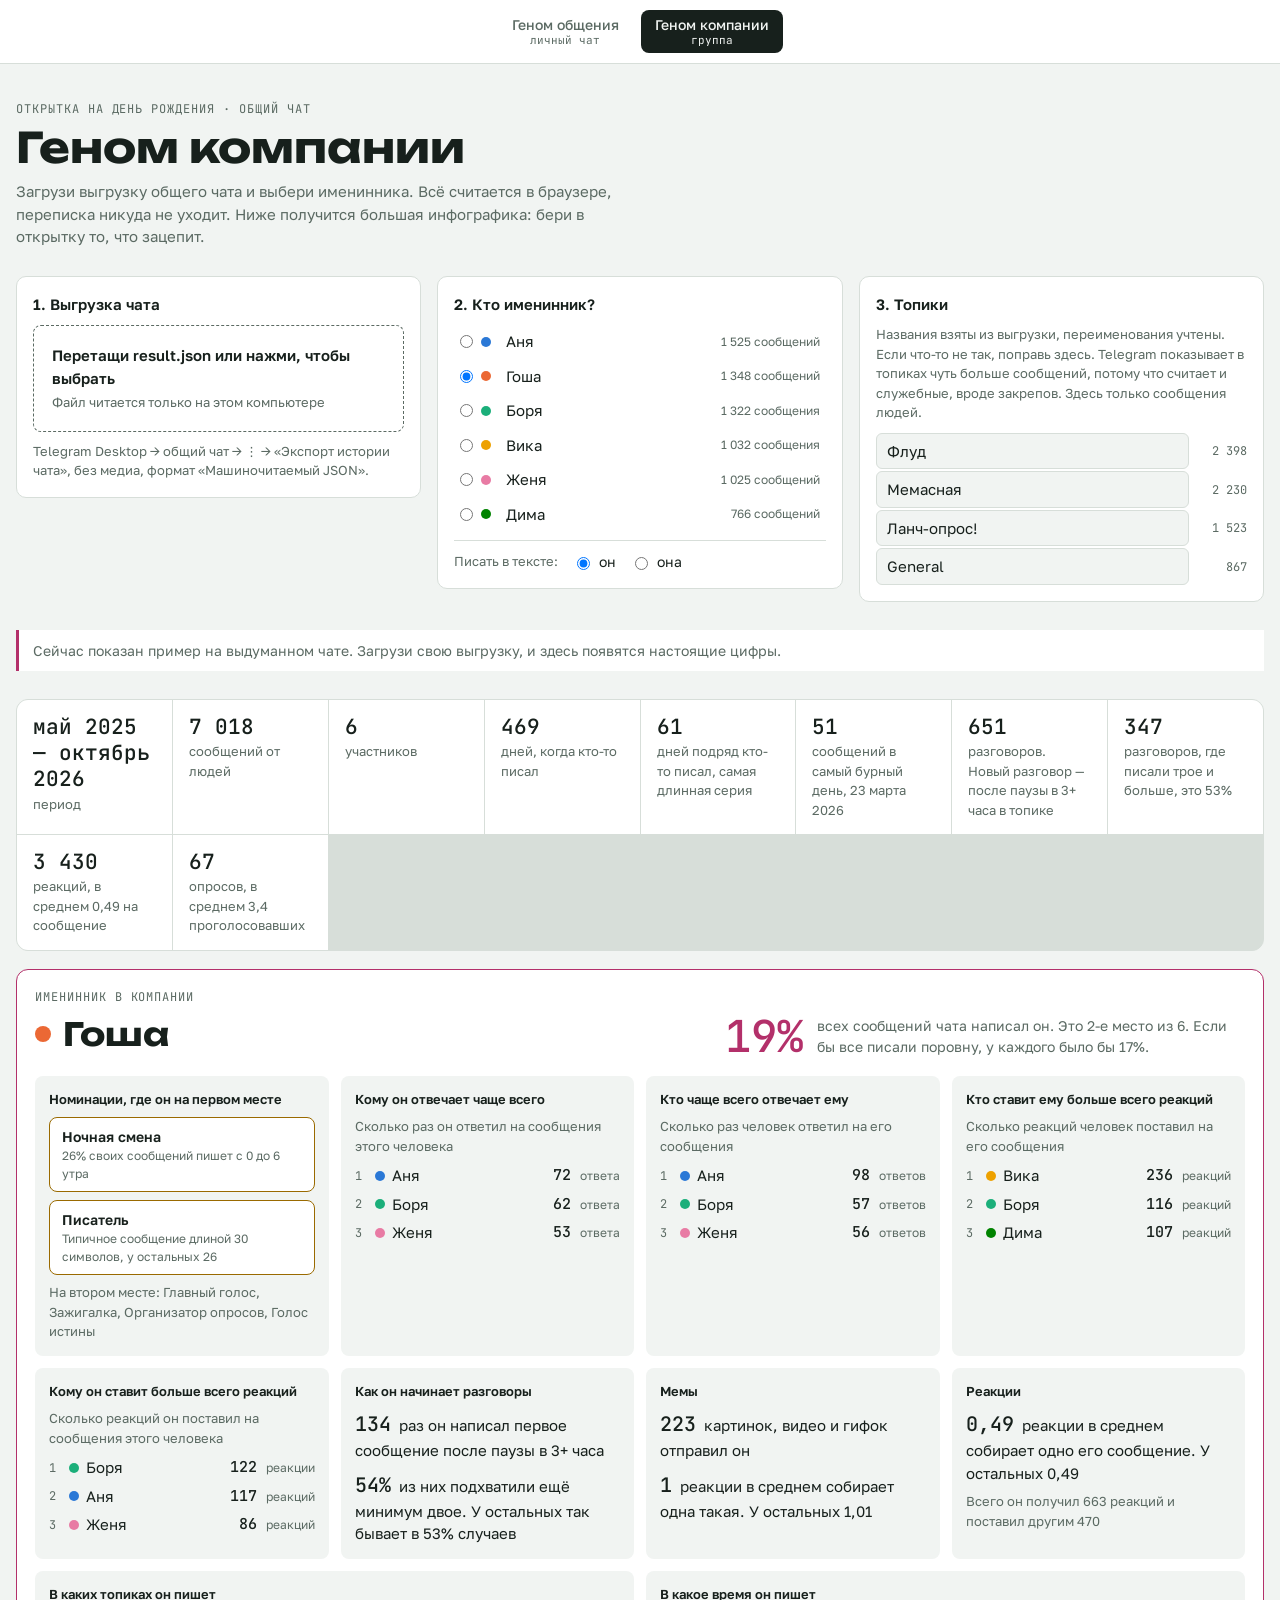
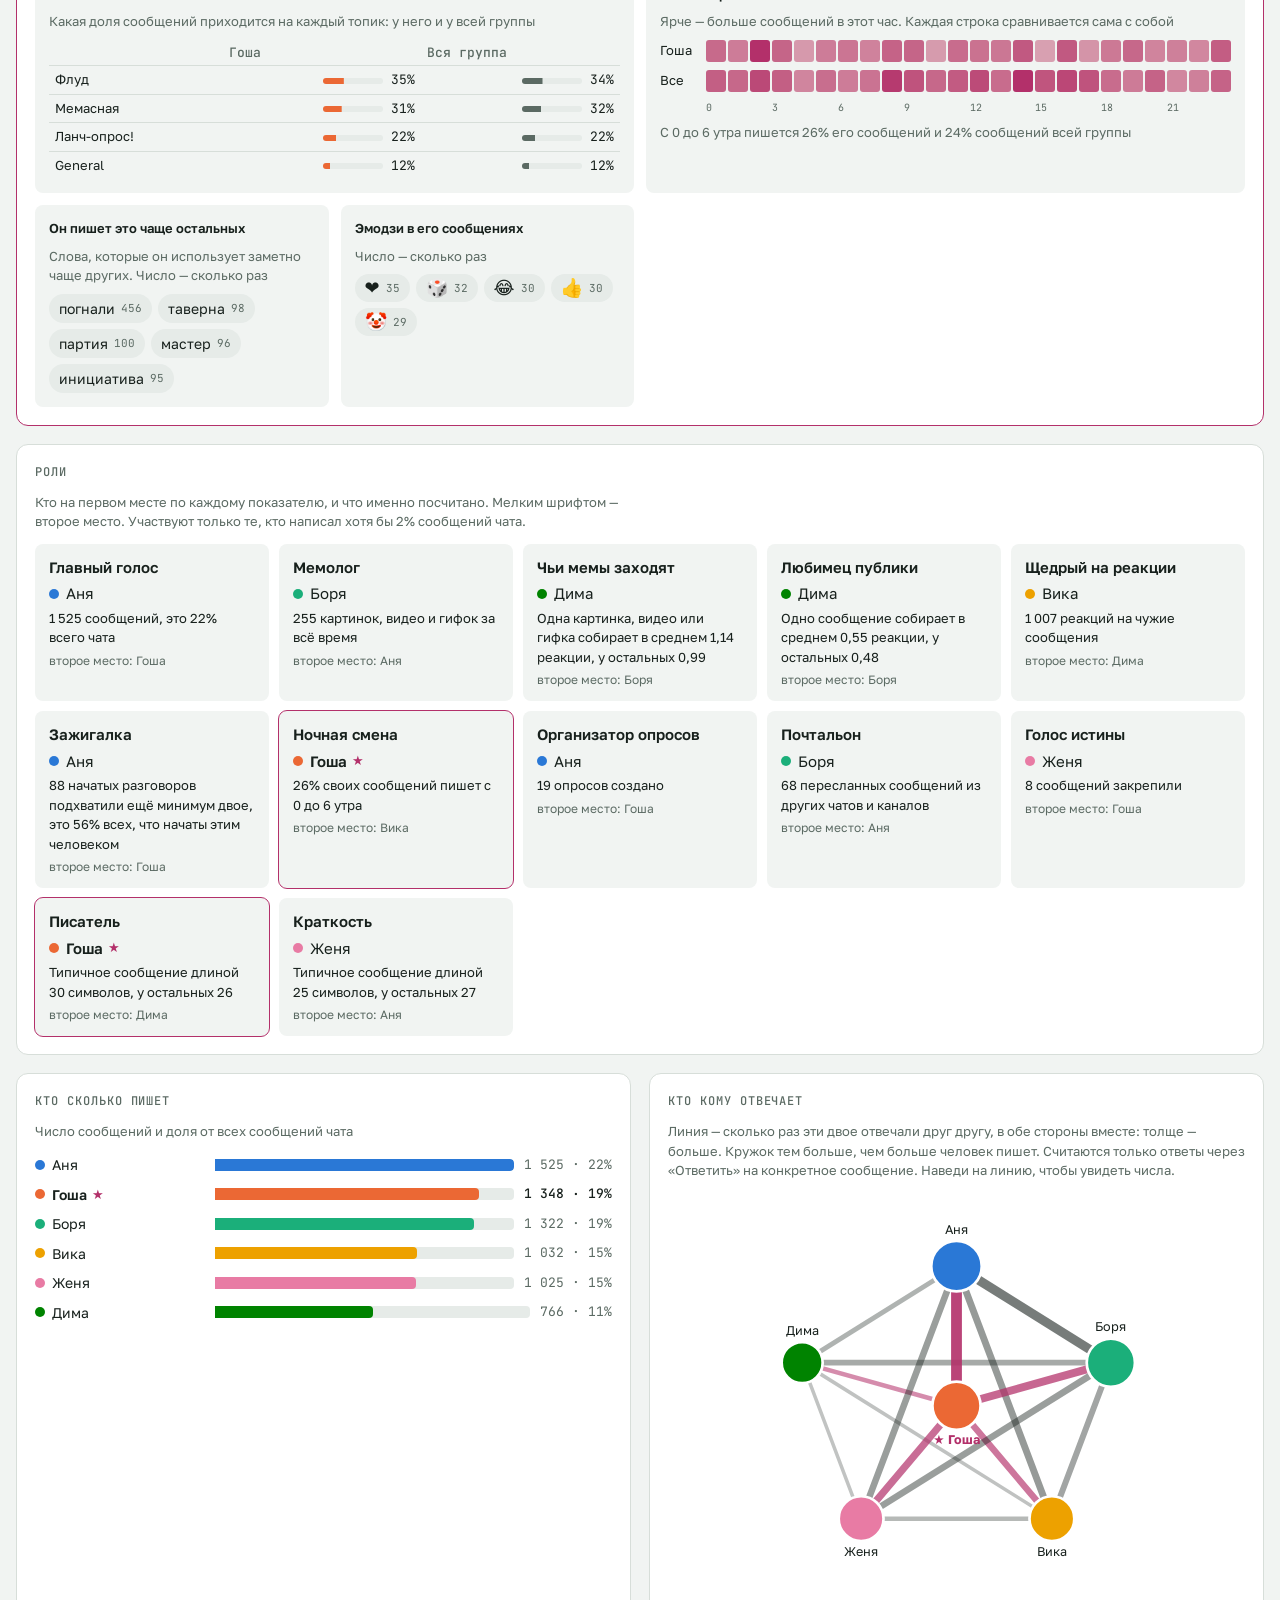
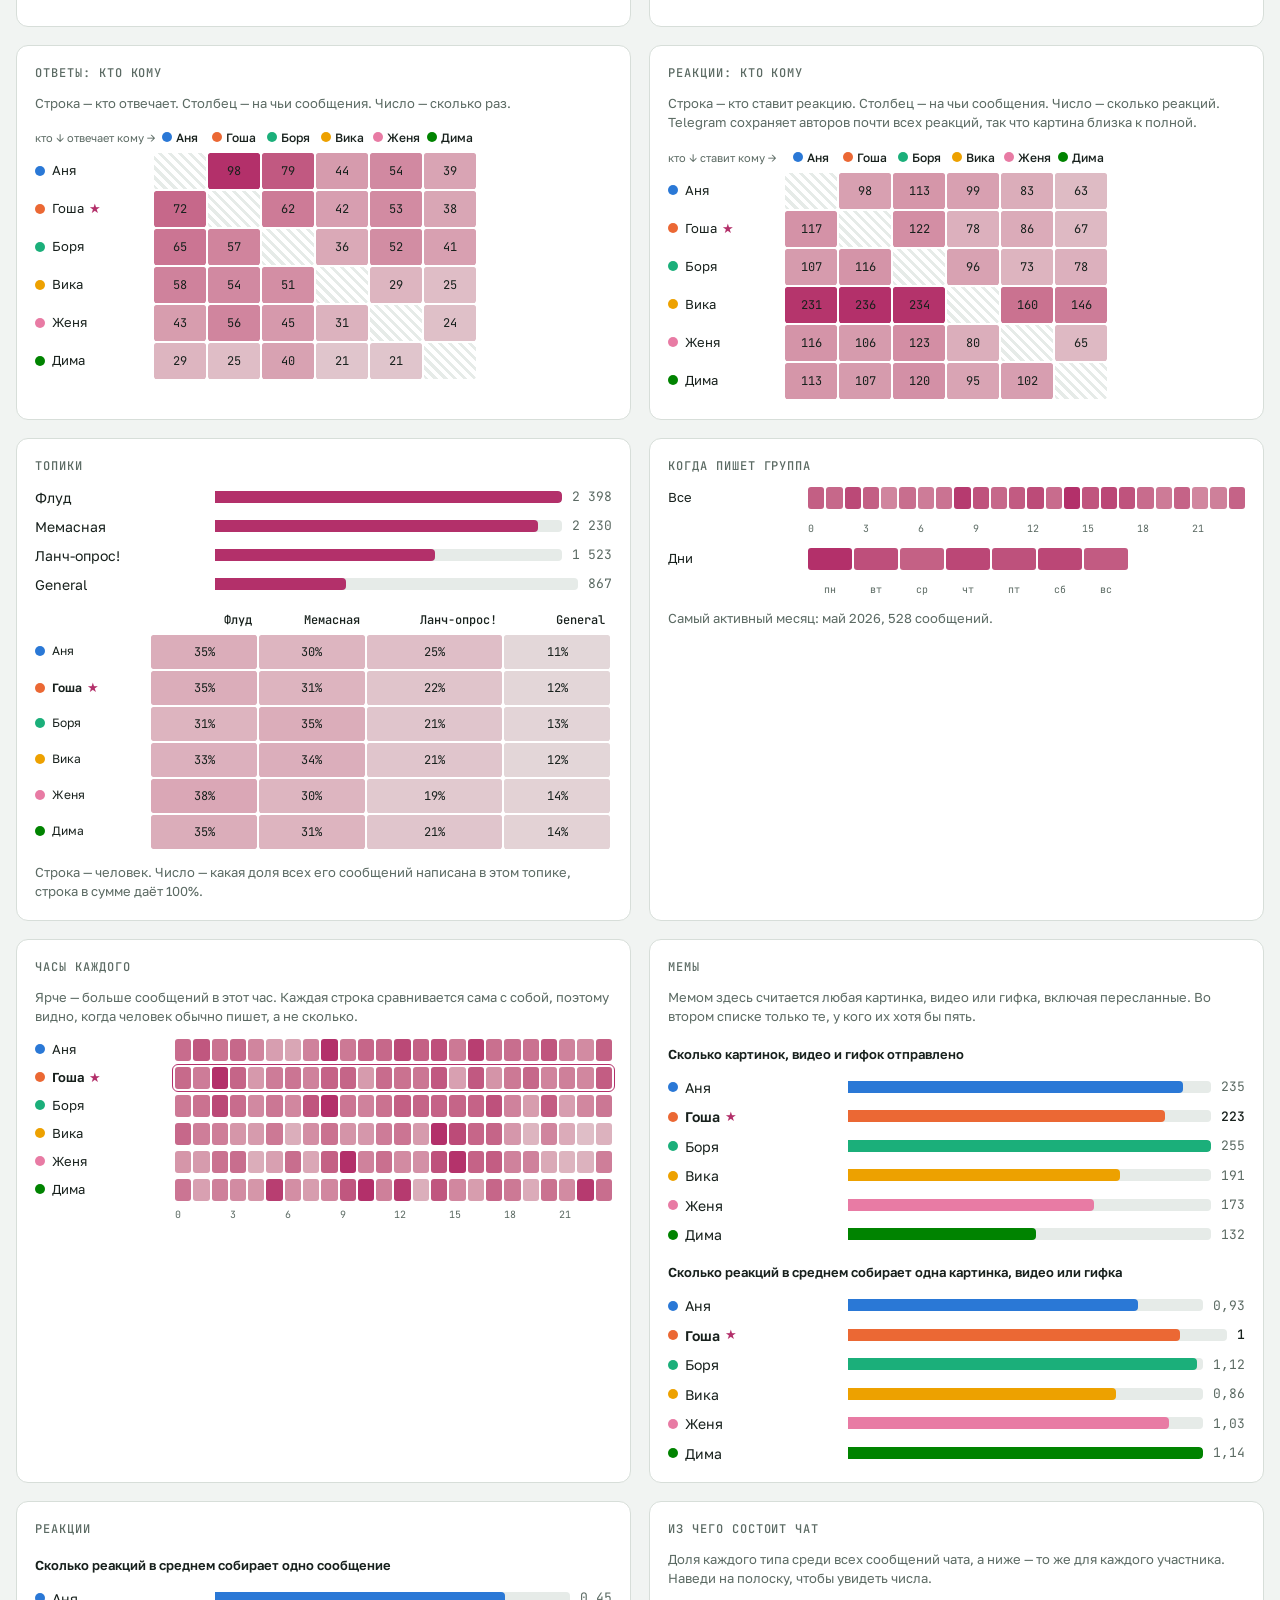
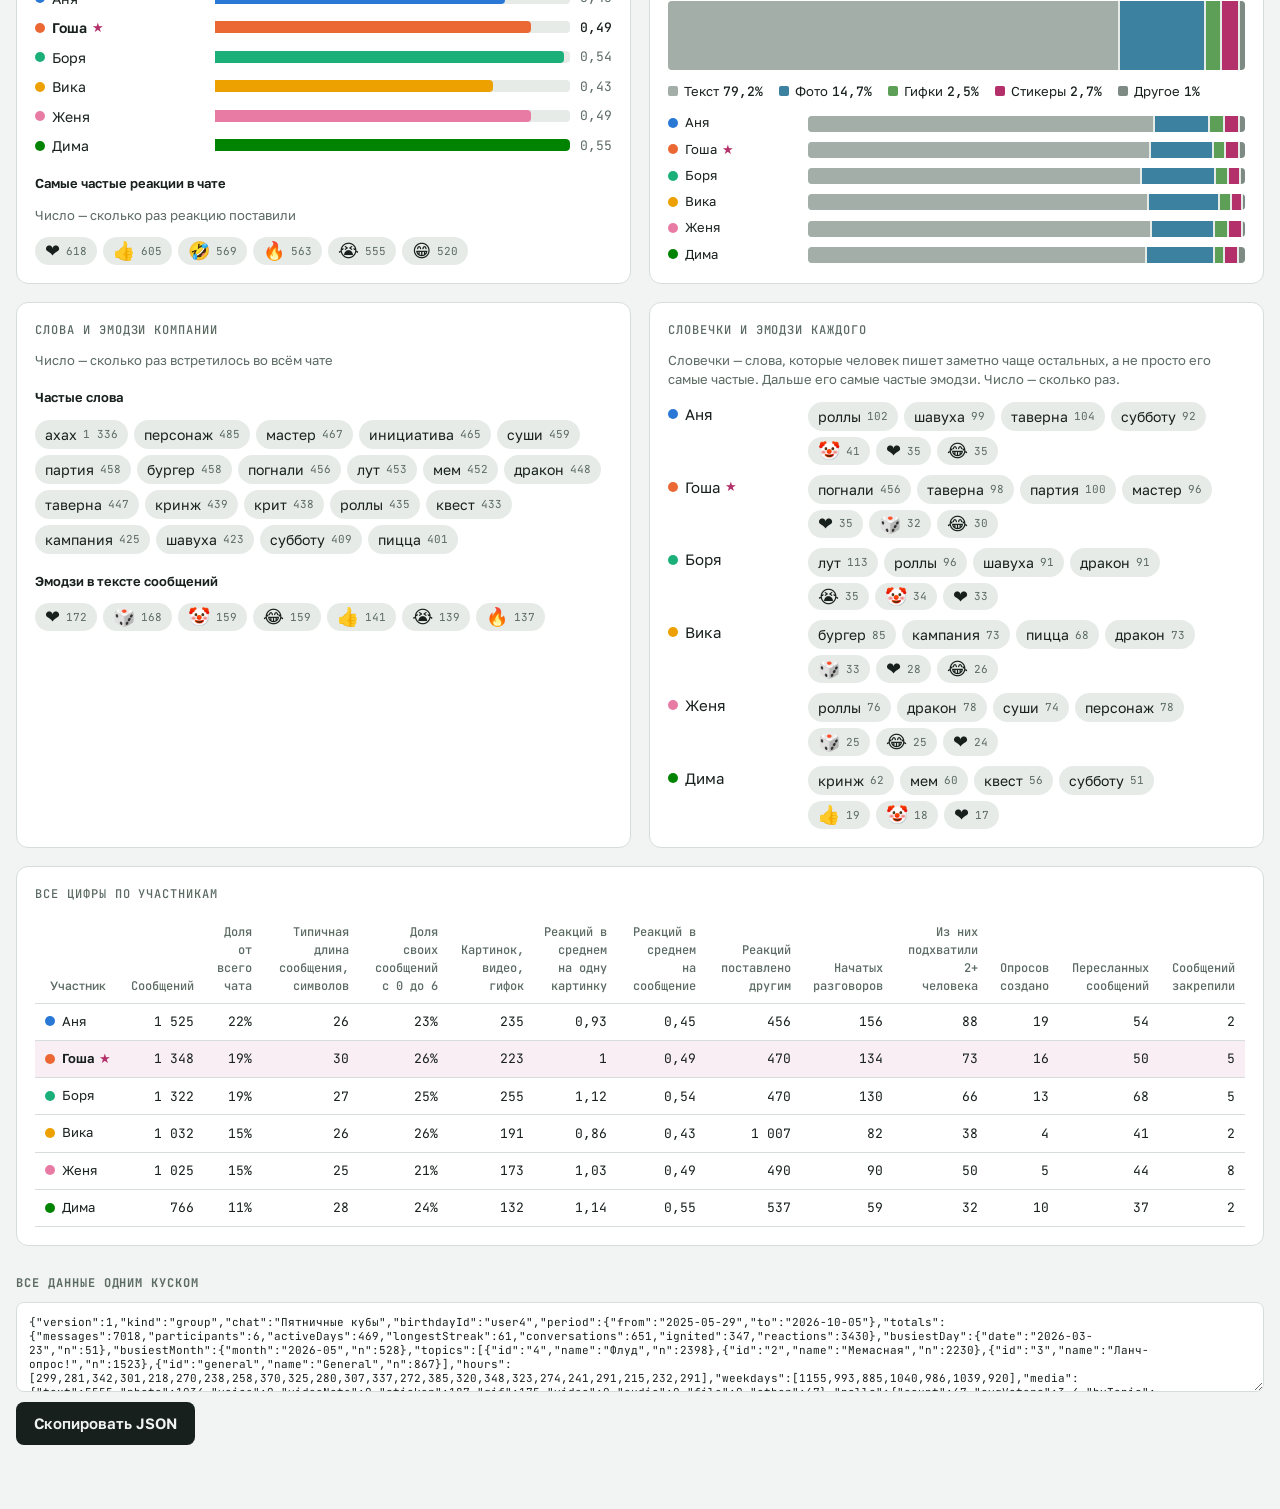
==== commit 362656e9: "split/reuse" ====
--- a/group.html
+++ b/group.html
@@ -1,189 +1,17 @@
-<!doctype html><html><head><meta charset=utf8><meta name=viewport content="width=device-width,initial-scale=1,viewport-fit=cover"><style>:root{color-scheme:light;box-sizing:border-box;padding-top:env(safe-area-inset-top,0px);padding-bottom:env(safe-area-inset-bottom,0px)}html{scroll-padding-top:env(safe-area-inset-top,0px)}body{margin:0;padding:0;font:14px -apple-system,BlinkMacSystemFont,sans-serif;background:#faf9f5;color:#141413}img{max-width:100%}[hidden]:not([hidden=until-found i]){display:none!important}</style></head><body>
+<!doctype html>
+<html lang="ru">
+<head>
+<meta charset="utf-8">
+<meta name="viewport" content="width=device-width,initial-scale=1,viewport-fit=cover">
 <title>Геном компании</title>
 <link rel="preconnect" href="https://fonts.googleapis.com">
 <link rel="preconnect" href="https://fonts.gstatic.com" crossorigin>
 <link href="https://fonts.googleapis.com/css2?family=Unbounded:wght@500;700&family=Golos+Text:wght@400;500;600&family=JetBrains+Mono:wght@400;500&display=swap" rel="stylesheet">
-<style>
-/* Layout: wide lab-report sheet, a 4-column panel grid that collapses to one column; the birthday person gets a full-width portrait up top, every person keeps one colour everywhere */
-:root{
-  --bg:#F1F4F2; --surface:#FFFFFF; --ink:#17201C; --muted:#5B6A63; --line:#D7DED9; --cell:#E6EBE8;
-  --accent:#B3306A; --danger:#B4321F; --gold:#9A6A00;
-  --p1:#2a78d6; --p2:#eb6834; --p3:#1baf7a; --p4:#eda100; --p5:#e87ba4; --p6:#008300; --p7:#4a3aa7; --p8:#e34948; --p-other:#9AA59F;
-  --m-text:#A3AEA8; --m-photo:#3C81A0; --m-voice:#CF8A2C; --m-vnote:#8A5BC1; --m-sticker:#B3306A; --m-gif:#5E9F58; --m-video:#2E5C89; --m-other:#7E8A84;
-  --font-display:"Unbounded","Golos Text",system-ui,sans-serif;
-  --font-body:"Golos Text",system-ui,-apple-system,"Segoe UI",Roboto,sans-serif;
-  --font-mono:"JetBrains Mono",ui-monospace,Menlo,Consolas,monospace;
-}
-@media (prefers-color-scheme: dark){ :root:not([data-theme="light"]){
-  --bg:#111614; --surface:#18201C; --ink:#E4EBE7; --muted:#93A29A; --line:#2B3530; --cell:#222B27;
-  --accent:#EC6FA2; --danger:#F07A63; --gold:#E0B04A;
-  --p1:#3987e5; --p2:#d95926; --p3:#199e70; --p4:#c98500; --p5:#d55181; --p6:#008300; --p7:#9085e9; --p8:#e66767; --p-other:#5E6B65;
-  --m-text:#5E6B65; --m-photo:#5DA4C4; --m-voice:#E3A24A; --m-vnote:#A983DB; --m-sticker:#EC6FA2; --m-gif:#7DBF77; --m-video:#5F8CC0; --m-other:#45514B;
-  color-scheme:dark; } }
-:root[data-theme="dark"]{
-  --bg:#111614; --surface:#18201C; --ink:#E4EBE7; --muted:#93A29A; --line:#2B3530; --cell:#222B27;
-  --accent:#EC6FA2; --danger:#F07A63; --gold:#E0B04A;
-  --p1:#3987e5; --p2:#d95926; --p3:#199e70; --p4:#c98500; --p5:#d55181; --p6:#008300; --p7:#9085e9; --p8:#e66767; --p-other:#5E6B65;
-  --m-text:#5E6B65; --m-photo:#5DA4C4; --m-voice:#E3A24A; --m-vnote:#A983DB; --m-sticker:#EC6FA2; --m-gif:#7DBF77; --m-video:#5F8CC0; --m-other:#45514B;
-  color-scheme:dark; }
-
-body{background:var(--bg);color:var(--ink);font-family:var(--font-body);font-size:15px;line-height:1.5}
-.wrap{max-width:1360px;margin:0 auto;padding:36px 16px 64px;display:flex;flex-direction:column;gap:28px}
-h1,h2,h3,h4{margin:0;text-wrap:balance}
-p{margin:0}
-.eyebrow{font-family:var(--font-mono);font-size:12px;letter-spacing:.08em;text-transform:uppercase;color:var(--muted)}
-h1{font-family:var(--font-display);font-weight:700;font-size:clamp(28px,5vw,42px);line-height:1.1;margin-top:6px}
-.lede{margin-top:10px;max-width:70ch;color:var(--muted)}
-.muted{color:var(--muted)} .small{font-size:13px}
-
-.controls{display:grid;grid-template-columns:repeat(auto-fit,minmax(min(100%,300px),1fr));gap:16px;align-items:start}
-.box{background:var(--surface);border:1px solid var(--line);border-radius:10px;padding:16px;display:flex;flex-direction:column;gap:10px;min-width:0}
-.box h2{font-size:15px;font-weight:600}
-.drop{display:flex;flex-direction:column;gap:4px;padding:18px;border:1.5px dashed var(--muted);border-radius:8px;cursor:pointer}
-.drop:hover,.drop.over{border-color:var(--accent);border-style:solid}
-.drop:focus-within{outline:2px solid var(--accent);outline-offset:2px}
-.drop input{position:absolute;width:1px;height:1px;opacity:0}
-.drop-main{font-weight:600}
-.drop-sub{font-size:13px;color:var(--muted)}
-.error{color:var(--danger);font-weight:500}
-.sample-note{font-size:14px;padding:10px 14px;border-left:3px solid var(--accent);background:var(--surface);color:var(--muted)}
-.radios{display:flex;flex-direction:column;gap:2px}
-.radio{display:flex;align-items:center;gap:8px;padding:5px 6px;border-radius:6px;cursor:pointer}
-.radio:hover{background:var(--cell)}
-.radio .muted{margin-left:auto;font-size:12px;white-space:nowrap}
-.radio input{margin:0}
-.gender{display:flex;flex-wrap:wrap;gap:6px 14px;align-items:center;margin-top:8px;padding-top:10px;border-top:1px solid var(--line);font-size:14px}
-.gender label{display:flex;gap:6px;align-items:center;cursor:pointer}
-.rank b small{font-family:var(--font-body);font-weight:400;font-size:12px;color:var(--muted)}
-.matrix .corner{white-space:normal;max-width:110px}
-.topic-in{display:flex;align-items:center;gap:10px}
-.topic-in input{flex:1;min-width:0;font:inherit;padding:6px 10px;border:1px solid var(--line);border-radius:6px;background:var(--bg);color:var(--ink)}
-.topic-in .muted{font-family:var(--font-mono);font-size:12px;width:48px;text-align:right}
-
-.report{display:grid;grid-template-columns:repeat(4,minmax(0,1fr));gap:18px}
-.panel{grid-column:span 2;background:var(--surface);border:1px solid var(--line);border-radius:12px;padding:18px;display:flex;flex-direction:column;gap:12px;min-width:0}
-.span-all{grid-column:1/-1}
-@media (max-width:1000px){ .report{grid-template-columns:minmax(0,1fr)} .panel,.span-all{grid-column:1/-1} }
-.panel h3{font-family:var(--font-mono);font-size:12px;font-weight:500;letter-spacing:.08em;text-transform:uppercase;color:var(--muted)}
-.sub{font-size:13px;color:var(--muted);max-width:75ch}
-.h4,.cell h4{font-size:13px;font-weight:600;margin-top:6px}
-
-.kpis{display:grid;grid-template-columns:repeat(auto-fit,minmax(150px,1fr));gap:1px;background:var(--line);border:1px solid var(--line);border-radius:12px;overflow:hidden}
-.kpi{background:var(--surface);padding:14px 16px;display:flex;flex-direction:column;gap:2px}
-.kpi .v{font-family:var(--font-mono);font-size:21px;font-weight:500;font-variant-numeric:tabular-nums;line-height:1.25}
-.kpi .l{font-size:13px;color:var(--muted)}
-
-.pdot{display:inline-block;width:10px;height:10px;border-radius:50%;margin-right:7px;flex:none}
-.who-n{display:inline-flex;align-items:center;min-width:0;white-space:nowrap}
-.star{color:var(--accent);margin-left:5px;font-size:13px}
-.is-b .who-n{font-weight:600}
-
-.bday{border:1.5px solid var(--accent);gap:18px}
-.bday-head{display:flex;flex-wrap:wrap;gap:16px 40px;align-items:flex-end;justify-content:space-between}
-.bday h2{font-family:var(--font-display);font-size:clamp(22px,3.4vw,32px);font-weight:700;display:flex;align-items:center;margin-top:4px}
-.bday h2 .pdot{width:16px;height:16px;margin-right:12px}
-.bday-big{display:flex;gap:14px;align-items:center;max-width:520px}
-.bday-big b{font-family:var(--font-mono);font-weight:500;font-size:44px;line-height:1;color:var(--accent)}
-.bday-big span{font-size:14px;color:var(--muted)}
-.bday-grid{display:grid;grid-template-columns:repeat(auto-fill,minmax(min(100%,250px),1fr));gap:12px}
-.cell{background:var(--bg);border-radius:8px;padding:14px;display:flex;flex-direction:column;gap:8px;min-width:0}
-.cell h4{margin:0}
-.cell.wide{grid-column:span 2}
-@media (max-width:640px){ .cell.wide{grid-column:auto} }
-.kv b{font-family:var(--font-mono);font-weight:500;font-size:20px;margin-right:4px}
-.rank{margin:0;padding:0;list-style:none;display:flex;flex-direction:column;gap:6px;counter-reset:r}
-.rank li{display:flex;align-items:center;gap:8px;counter-increment:r}
-.rank li::before{content:counter(r);font-family:var(--font-mono);font-size:12px;color:var(--muted);width:12px}
-.rank b{margin-left:auto;font-family:var(--font-mono);font-weight:500;font-variant-numeric:tabular-nums}
-.badges{display:flex;flex-wrap:wrap;gap:8px}
-.badge{display:flex;flex-direction:column;padding:8px 12px;border-radius:8px;background:var(--surface);border:1px solid var(--gold);font-weight:600;font-size:14px}
-.badge small{font-weight:400;color:var(--muted);font-size:12px}
-.empty-b{border-style:dashed}
-
-.roles{display:grid;grid-template-columns:repeat(auto-fill,minmax(min(100%,230px),1fr));gap:10px}
-.role{background:var(--bg);border-radius:8px;padding:12px 14px;display:flex;flex-direction:column;gap:4px;min-width:0}
-.role.is-b{outline:1.5px solid var(--accent)}
-.rt{font-weight:600}
-.rv{font-size:13px}
-.rv::first-letter,.badge small::first-letter{text-transform:uppercase}
-.r2{font-size:12px;color:var(--muted)}
-
-.bars{display:flex;flex-direction:column;gap:8px}
-.bar-row{display:grid;grid-template-columns:minmax(90px,170px) minmax(0,1fr) auto;gap:10px;align-items:center;font-size:14px}
-.bar-l{overflow:hidden;text-overflow:ellipsis;min-width:0}
-.bar-t{height:12px;border-radius:0 4px 4px 0;background:var(--cell);overflow:hidden}
-.bar-t span{display:block;height:100%;border-radius:0 4px 4px 0}
-.bar-v{font-family:var(--font-mono);font-size:13px;font-variant-numeric:tabular-nums;color:var(--muted);white-space:nowrap}
-.bar-row.is-b .bar-v{color:var(--ink);font-weight:500}
-
-.scroll{overflow-x:auto}
-table{border-collapse:collapse}
-.matrix{font-size:13px}
-.matrix th,.matrix td{padding:0}
-.matrix .corner{font-size:11px;font-weight:400;color:var(--muted);text-align:left;padding:4px 8px 4px 0;white-space:nowrap}
-.matrix .mh{font-weight:500;font-size:12px;padding:4px 2px;text-align:center;white-space:nowrap}
-.matrix .mh .pdot{margin:0 4px 0 0}
-.matrix .rh{text-align:left;font-weight:400;padding:2px 10px 2px 0}
-.mc{width:52px;min-width:44px;height:36px;text-align:center;font-family:var(--font-mono);font-size:12px;border:2px solid var(--surface);border-radius:6px}
-.mc span{color:var(--ink);mix-blend-mode:normal}
-.mc.self{background:repeating-linear-gradient(45deg,var(--cell) 0 3px,transparent 3px 7px)}
-
-.heat-t{font-size:13px;width:100%}
-.heat-t th{font-weight:500;font-size:12px;padding:4px 6px;white-space:nowrap}
-.heat-t .rh{text-align:left;font-weight:400;padding:2px 10px 2px 0}
-.hc{text-align:center;font-family:var(--font-mono);font-size:12px;padding:8px 6px;border:2px solid var(--surface);border-radius:6px;min-width:56px}
-
-.net{width:100%;height:auto;max-height:440px}
-.nlabel{font-size:14px;fill:var(--ink);font-family:var(--font-body)}
-.nlabel.b{font-weight:700;fill:var(--accent)}
-
-.gel{display:grid;gap:2px;flex:1;min-width:0}
-.gel.h{grid-template-columns:repeat(24,minmax(0,1fr))}
-.gel.w{grid-template-columns:repeat(7,minmax(0,1fr));max-width:320px}
-.gel .c{height:22px;border-radius:3px}
-.gel .lab{font-family:var(--font-mono);font-size:10px;color:var(--muted);text-align:left}
-.gel.w .lab{text-align:center}
-.hrow{display:flex;gap:10px;align-items:center}
-.hrow .hl{width:130px;flex:none;font-size:13px;overflow:hidden;text-overflow:ellipsis}
-.cell .hrow .hl{width:36px}
-.ph{display:flex;flex-direction:column;gap:6px}
-.hrow.is-b .gel{outline:1.5px solid var(--accent);outline-offset:2px;border-radius:3px}
-
-.chips{display:flex;flex-wrap:wrap;gap:6px}
-.chip{display:inline-flex;align-items:center;gap:6px;padding:4px 10px;border-radius:999px;background:var(--cell);font-size:14px}
-.chip.emo span:first-child{font-size:18px;line-height:1.1}
-.chip .cnt{font-family:var(--font-mono);font-size:11px;color:var(--muted)}
-.pw{display:flex;flex-direction:column;gap:10px}
-.pw-row{display:grid;grid-template-columns:130px minmax(0,1fr);gap:10px;align-items:start}
-.pw-row > div{display:flex;flex-wrap:wrap;gap:6px}
-
-.mix{display:flex;height:16px;border-radius:4px;overflow:hidden;background:var(--cell);gap:2px;flex:1;min-width:0}
-.mix span{display:block;height:100%}
-.mix-legend{display:flex;flex-wrap:wrap;gap:4px 16px;font-size:13px}
-.mix-legend i{display:inline-block;width:10px;height:10px;border-radius:2px;margin-right:6px}
-.mix-legend b{font-family:var(--font-mono);font-weight:500;margin-left:4px}
-
-.mini{width:100%;font-size:13px}
-.mini th{font-weight:500;color:var(--muted);text-align:left;padding:3px 6px}
-.mini td{padding:4px 6px;border-top:1px solid var(--line)}
-.num{text-align:right;font-family:var(--font-mono);font-variant-numeric:tabular-nums}
-.mini .num{white-space:nowrap}
-.mbar{display:inline-block;width:60px;height:6px;border-radius:3px;background:linear-gradient(var(--c),var(--c)) left/var(--w) 100% no-repeat,var(--cell);margin-right:8px;vertical-align:middle}
-
-.ptable{font-size:13px;width:100%}
-.ptable th,.ptable td{padding:8px 10px;border-bottom:1px solid var(--line);white-space:nowrap}
-.ptable tr:first-child th{font-weight:500;color:var(--muted);font-size:12px;white-space:normal;vertical-align:bottom}
-.ptable .rh{text-align:left;font-weight:400}
-.ptable tr.is-b{background:color-mix(in oklab,var(--accent) 8%,transparent)}
-
-.send{display:flex;flex-direction:column;gap:10px}
-.send textarea{font-family:var(--font-mono);font-size:11px;padding:12px;border:1px solid var(--line);border-radius:8px;background:var(--surface);color:var(--ink);width:100%;box-sizing:border-box;resize:vertical;min-height:90px}
-.row{display:flex;flex-wrap:wrap;gap:12px;align-items:center}
-.btn{font:inherit;font-weight:600;padding:10px 18px;border-radius:8px;border:0;background:var(--ink);color:var(--bg);cursor:pointer}
-.btn:hover{opacity:.88}
-button:focus-visible,input:focus-visible,textarea:focus-visible{outline:2px solid var(--accent);outline-offset:2px}
-@media (prefers-reduced-motion: reduce){*{transition:none!important}}
-</style>
+<link rel="stylesheet" href="css/base.css">
+<link rel="stylesheet" href="css/group.css">
+</head>
+<body>
+<nav class="nav" id="nav" aria-label="Страницы"></nav>
 
 <main class="wrap">
   <header>
@@ -225,656 +53,10 @@
   </section>
 </main>
 
-<script>
-
-/* ---------- analysis core (no DOM) ---------- */
-const GAP_SEC = 4 * 3600; // a pause longer than this starts a new conversation
-
-const STOP_WORDS = `и в во не что он на я с со как а то все она так его но да ты к у же вы за бы по только ее мне было вот от меня еще нет о из ему теперь когда даже ну вдруг ли если уже или ни быть был него до вас нибудь опять уж вам ведь там потом себя ничего ей может они тут где есть надо ней для мы тебя их чем была сам чтоб без будто чего раз тоже себе под будет ж тогда кто этот того потому этого какой совсем ним здесь этом один почти мой тем чтобы нее сейчас были куда зачем всех никогда можно при наконец два об другой хоть после над больше тот через эти нас про всего них какая много разве три эту моя впрочем хорошо свою этой перед иногда лучше чуть том нельзя такой им более всегда конечно всю между это тебе тобой мной мною нам вами ими свой своя свои своих твой твоя твои твое твоем наш наша наши ваш ваша который которая которые которых просто очень типа короче вообще кстати ладно давай давайте сегодня завтра вчера щас ага угу неа окей ок норм нормально привет пока спасибо пожалуйста блин вроде прям прямо чет чето ваще такое такая такие этих этим эта эти тоже нужно знаю думаю хочу могу можешь будешь буду сделать делать сказал сказала говорит говорю мог могла хотел хотела было будут всё еще ещё либо пусть кажется точно вообщем вобщем нету есть какие какой каких какое тебя тебе мне меня the and you for that this with are was not but have just what its i'm dont don't yes okay lol`.split(/\s+/);
-
-const RV = /^(.*?[аеиоуыэюя])(.*)$/;
-const PG = /((ив|ивши|ившись|ыв|ывши|ывшись)|((?<=[ая])(в|вши|вшись)))$/;
-const REF = /(с[яь])$/;
-const ADJ = /(ее|ие|ые|ое|ими|ыми|ей|ий|ый|ой|ем|им|ым|ом|его|ого|ему|ому|их|ых|ую|юю|ая|яя|ою|ею)$/;
-const PART = /((ивш|ывш|ующ)|((?<=[ая])(ем|нн|вш|ющ|щ)))$/;
-const VERB = /((ила|ыла|ена|ейте|уйте|ите|или|ыли|ей|уй|ил|ыл|им|ым|ен|ило|ыло|ено|ят|ует|уют|ит|ыт|ены|ить|ыть|ишь|ую|ю)|((?<=[ая])(ла|на|ете|йте|ли|й|л|ем|н|ло|но|ет|ют|ны|ть|ешь|нно)))$/;
-const NOUN = /(а|ев|ов|ие|ье|е|иями|ями|ами|еи|ии|и|ией|ей|ой|ий|й|иям|ям|ием|ем|ам|ом|о|у|ах|иях|ях|ы|ь|ию|ью|ю|ия|ья|я)$/;
-const DER = /[^аеиоуыэюя][аеиоуыэюя]+[^аеиоуыэюя]+[аеиоуыэюя].*(?<=о)сть?$/;
-
-// Russian Porter stemmer
-function stem(w){
-  const m = RV.exec(w); if(!m) return w;
-  const pre = m[1]; let rv = m[2], t;
-  t = rv.replace(PG, '');
-  if(t === rv){
-    rv = rv.replace(REF, '');
-    t = rv.replace(ADJ, '');
-    if(t !== rv){ rv = t.replace(PART, ''); }
-    else { t = rv.replace(VERB, ''); rv = (t === rv) ? rv.replace(NOUN, '') : t; }
-  } else rv = t;
-  rv = rv.replace(/и$/, '');
-  if(DER.test(rv)) rv = rv.replace(/ость?$/, '');
-  t = rv.replace(/ь$/, '');
-  if(t !== rv) rv = t; else { rv = rv.replace(/ейше?$/, ''); rv = rv.replace(/нн$/, 'н'); }
-  return pre + rv;
-}
-const isCyr = w => /[а-я]/.test(w);
-const keyOf = w => isCyr(w) ? stem(w) : w;
-const STOP = new Set(STOP_WORDS.map(w => w.replace(/ё/g, 'е')));
-const STOP_KEYS = new Set([...STOP].filter(w => w.length >= 3).map(keyOf));
-
-const URL_RE = /https?:\/\/\S+|www\.\S+/g;
-const LAUGH = /^(а?(х+а+)+х*|(х+е+)+х*|(х+и+)+х*)$/;
-const PICTO = /\p{Extended_Pictographic}/u;
-const SEG = (typeof Intl !== 'undefined' && Intl.Segmenter) ? new Intl.Segmenter('ru', {granularity:'grapheme'}) : null;
-
-function textOf(m){
-  const t = m.text;
-  if(typeof t === 'string') return t;
-  if(!Array.isArray(t)) return '';
-  return t.map(x => typeof x === 'string' ? x
-    : (['link','mention','email','phone','bot_command','code','pre'].includes(x.type) ? ' ' : (x.text || ''))).join('');
-}
-function classify(m){
-  switch(m.media_type){
-    case 'sticker': return 'sticker';
-    case 'voice_message': return 'voice';
-    case 'video_message': return 'videoNote';
-    case 'animation': return 'gif';
-    case 'video_file': return 'video';
-    case 'audio_file': return 'audio';
-  }
-  if(m.photo) return 'photo';
-  if(m.file || m.media_type) return 'file';
-  if(m.poll || m.location_information || m.contact_information || m.place_name) return 'other';
-  return 'text';
-}
-function bump(map, key, display){ const v = map.get(key); if(v) v.n++; else map.set(key, {n:1, d:display}); }
-const normE = e => e.replace(/️/g, '');
-function emojiScan(t, map){
-  if(!PICTO.test(t)) return;
-  if(SEG){ for(const {segment:g} of SEG.segment(t)) if(PICTO.test(g)) bump(map, normE(g), g); }
-  else { for(const g of t.match(/\p{Extended_Pictographic}/gu) || []) bump(map, normE(g), g); }
-}
-function wordScan(t, words, nameKeys){
-  const ms = t.toLowerCase().replace(URL_RE, ' ').replace(/@\w+/g, ' ').match(/[a-zа-яё]+/g);
-  if(!ms) return;
-  for(let w of ms){
-    w = w.replace(/ё/g, 'е');
-    if(w.length < 3) continue;
-    let k;
-    if(LAUGH.test(w)){ w = 'ахах'; k = 'ахах'; }
-    else { if(STOP.has(w)) continue; k = keyOf(w); }
-    if(k.length < 2 || STOP_KEYS.has(k) || nameKeys.has(k)) continue;
-    let v = words.get(k);
-    if(!v){ v = {n:0, forms:new Map()}; words.set(k, v); }
-    v.n++; v.forms.set(w, (v.forms.get(w) || 0) + 1);
-  }
-}
-function median(a){ if(!a.length) return 0; const s = Float64Array.from(a).sort(); const h = s.length >> 1; return s.length % 2 ? s[h] : (s[h-1] + s[h]) / 2; }
-const r2 = x => Math.round(x * 100) / 100;
-const r1 = x => Math.round(x * 10) / 10;
-function topList(map, k){ return [...map.entries()].sort((a,b) => b[1].n - a[1].n).slice(0, k).map(([key, v]) => ({key, d:v.d, n:v.n})); }
-
-class ChatError extends Error { constructor(code){ super(code); this.code = code; } }
-
-const authorId = m => m.from_id || ('name:' + (m.from || '?'));
-
-
-/* ---------- group analysis core (no DOM) ---------- */
-const SESSION_GAP = 3 * 3600;   // a pause longer than this inside one topic starts a new conversation
-const MEME_KINDS = new Set(['photo','video','gif']);
-const IGNITE_MIN = 3;           // a conversation "took off" when at least this many people wrote in it
-
-function inspectGroup(data){
-  if(data && data.chats && Array.isArray(data.chats.list)) throw new ChatError('full');
-  if(!data || !Array.isArray(data.messages)) throw new ChatError('format');
-  if(data.type === 'personal_chat' || data.type === 'bot_chat' || data.type === 'saved_messages') throw new ChatError('personal');
-  if(data.type && data.type.includes('channel')) throw new ChatError('channel');
-
-  // reply_to_peer_id can name this very group (a quote-reply); only a different peer means another chat
-  const selfPeer = data.id != null ? 'channel' + data.id : null;
-  const external = m => !!m.reply_to_peer_id && m.reply_to_peer_id !== selfPeer;
-  const byId = new Map();
-  for(const m of data.messages) byId.set(m.id, m);
-
-  const topics = new Map([['general', {id:'general', name:'General', n:0, renamed:false}]]);
-  for(const m of data.messages) if(m.type === 'service' && m.action === 'topic_created') topics.set(m.id, {id:m.id, name:m.title || 'Топик', n:0, renamed:false});
-
-  const memo = new Map();
-  const topicOf = m => {
-    const chain = []; let cur = m, res;
-    for(;;){
-      if(memo.has(cur.id)){ res = memo.get(cur.id); break; }
-      chain.push(cur.id);
-      if(cur.type === 'service' && cur.action === 'topic_created'){ res = cur.id; break; }
-      const rid = cur.reply_to_message_id;
-      if(rid == null || external(cur)){ res = 'general'; break; }
-      if(topics.has(rid)){ res = rid; break; }
-      const t = byId.get(rid);
-      if(!t || chain.length > 10000){ res = 'general'; break; }
-      cur = t;
-    }
-    for(const id of chain) memo.set(id, res);
-    return res;
-  };
-
-  // A rename does not say which topic it belongs to: attach it to the topic of the message right before it.
-  let lastTopic = 'general';
-  const people = new Map();
-  for(const m of data.messages){
-    if(m.type === 'message'){
-      lastTopic = topicOf(m);
-      topics.get(lastTopic).n++;
-      const id = authorId(m);
-      const p = people.get(id);
-      if(p){ p.n++; if(m.from) p.name = m.from; } else people.set(id, {id, name:m.from || 'Удалённый аккаунт', n:1});
-    } else if(m.type === 'service' && m.action === 'topic_edit' && m.new_title){
-      const target = (m.reply_to_message_id != null && topics.has(m.reply_to_message_id)) ? m.reply_to_message_id : lastTopic;
-      const t = topics.get(target); t.name = m.new_title; t.renamed = true;
-    }
-  }
-  if(people.size < 2) throw new ChatError('oneSide');
-  const participants = [...people.values()].sort((a,b) => b.n - a.n);
-  const topicList = [...topics.values()].filter(t => t.n > 0 || t.id !== 'general').sort((a,b) => b.n - a.n);
-  return {byId, topics, topicList, topicOf, external, participants, forum:topics.size > 1};
-}
-
-function computeGroup(data, info){
-  const ids = info.participants.map(p => p.id);
-  const idx = new Map(ids.map((id, i) => [id, i]));
-  const N = ids.length;
-  const zeros = () => Array.from({length:N}, () => Array(N).fill(0));
-  const replies = zeros(), reacts = zeros();
-  const mkMedia = () => ({text:0, photo:0, voice:0, videoNote:0, sticker:0, gif:0, video:0, audio:0, file:0, other:0});
-
-  const P = info.participants.map(p => ({
-    id:p.id, name:p.name, n:0, lens:[], hours:Array(24).fill(0), weekdays:Array(7).fill(0), topics:new Map(), media:mkMedia(),
-    memes:0, memeReacts:0, forwards:0, polls:0, pinned:0, rGot:0, rGiven:0,
-    starts:0, ignited:0, startedLens:[], emoji:new Map(), rEmojiGiven:new Map(), words:new Map()
-  }));
-
-  const nameKeys = new Set();
-  for(const n of [data.name || '', ...info.participants.map(p => p.name)])
-    for(let w of (n.toLowerCase().match(/[a-zа-яё]+/g) || [])){ w = w.replace(/ё/g, 'е'); if(w.length >= 2) nameKeys.add(keyOf(w)); }
-
-  const hours = Array(24).fill(0), weekdays = Array(7).fill(0), days = new Map(), months = new Map();
-  const media = mkMedia(), groupEmoji = new Map(), reactionEmoji = new Map(), groupWords = new Map();
-  const polls = {count:0, voters:0, byTopic:new Map()};
-  const sess = new Map();
-  let total = 0, convos = 0, ignitedTotal = 0, first = null, last = null, reactionsTotal = 0;
-
-  const closeS = s => {
-    const p = P[idx.get(s.starter)]; p.starts++; p.startedLens.push(s.n); convos++;
-    if(s.authors.size >= IGNITE_MIN){ p.ignited++; ignitedTotal++; }
-  };
-
-  for(const m of data.messages){
-    if(m.type === 'service'){
-      if(m.action === 'pin_message' && m.message_id != null){
-        const t = info.byId.get(m.message_id);
-        if(t && t.type === 'message' && idx.has(authorId(t))) P[idx.get(authorId(t))].pinned++;
-      }
-      continue;
-    }
-    if(m.type !== 'message') continue;
-    const a = authorId(m), ai = idx.get(a); if(ai == null) continue;
-    const p = P[ai], topic = info.topicOf(m);
-    p.n++; total++;
-    p.topics.set(topic, (p.topics.get(topic) || 0) + 1);
-
-    const ds = m.date || '', day = ds.slice(0, 10), h = parseInt(ds.slice(11, 13), 10);
-    if(day.length === 10){
-      days.set(day, (days.get(day) || 0) + 1);
-      if(!first || day < first) first = day;
-      if(!last || day > last) last = day;
-      const mo = day.slice(0, 7); months.set(mo, (months.get(mo) || 0) + 1);
-      const w = (new Date(day + 'T00:00:00Z').getUTCDay() + 6) % 7; weekdays[w]++; p.weekdays[w]++;
-    }
-    if(h >= 0 && h < 24){ hours[h]++; p.hours[h]++; }
-
-    const ts = m.date_unixtime ? +m.date_unixtime : Date.parse(ds) / 1000;
-    let s = sess.get(topic);
-    if(!s || ts - s.last > SESSION_GAP){ if(s) closeS(s); s = {starter:a, authors:new Set(), n:0, last:ts}; sess.set(topic, s); }
-    s.authors.add(a); s.n++; s.last = ts;
-
-    // a real reply: points at a person's message, not at the topic itself
-    const rid = m.reply_to_message_id;
-    if(rid != null && !info.external(m) && !info.topics.has(rid)){
-      const tg = info.byId.get(rid);
-      if(tg && tg.type === 'message'){ const ti = idx.get(authorId(tg)); if(ti != null && ti !== ai) replies[ai][ti]++; }
-    }
-
-    let got = 0;
-    for(const r of (m.reactions || [])){
-      const e = r.emoji || (r.type === 'custom_emoji' ? '✨' : '•');
-      const recent = r.recent || [];
-      const self = recent.filter(g => g.from_id === a).length;
-      const cnt = Math.max(0, (r.count || recent.length) - self);
-      got += cnt; reactionsTotal += cnt;
-      if(cnt){ const ek = normE(e), v = reactionEmoji.get(ek); if(v) v.n += cnt; else reactionEmoji.set(ek, {n:cnt, d:e}); }
-      for(const g of recent){
-        if(g.from_id === a) continue;
-        const gi = idx.get(g.from_id); if(gi == null) continue;
-        reacts[gi][ai]++; P[gi].rGiven++; bump(P[gi].rEmojiGiven, normE(e), e);
-      }
-    }
-    p.rGot += got;
-
-    const kind = classify(m); p.media[kind]++; media[kind]++;
-    if(MEME_KINDS.has(kind)){ p.memes++; p.memeReacts += got; }
-    if(m.forwarded_from || m.forwarded_from_id) p.forwards++;
-    if(m.poll){ p.polls++; polls.count++; polls.voters += m.poll.total_voters || 0; polls.byTopic.set(topic, (polls.byTopic.get(topic) || 0) + 1); }
-    if(m.forwarded_from) continue;
-    const t = textOf(m); if(!t || !t.trim()) continue;
-    p.lens.push([...t].length);
-    emojiScan(t, p.emoji); emojiScan(t, groupEmoji);
-    wordScan(t, p.words, nameKeys); wordScan(t, groupWords, nameKeys);
-  }
-  for(const s of sess.values()) closeS(s);
-
-  // calendar
-  const dn = [...days.keys()].map(d => Date.UTC(+d.slice(0,4), +d.slice(5,7) - 1, +d.slice(8,10)) / 864e5).sort((a,b) => a - b);
-  let streak = 0, run = 0, prev = null;
-  for(const x of dn){ run = (prev !== null && x - prev === 1) ? run + 1 : 1; if(run > streak) streak = run; prev = x; }
-  const maxEntry = map => { let k = null, n = 0; for(const [kk, v] of map) if(v > n){ n = v; k = kk; } return {key:k, n}; };
-
-  // distinctive words: what a person says much more often than everyone else
-  const wordTotals = P.map(p => { let s = 0; for(const v of p.words.values()) s += v.n; return s; });
-  const allWords = wordTotals.reduce((a, b) => a + b, 0);
-  const bestForm = v => { let best = '', bn = 0; for(const [f, n] of v.forms) if(n > bn){ bn = n; best = f; } return best; };
-  const distinct = i => {
-    const p = P[i], Wp = wordTotals[i], Wo = allWords - Wp; if(!Wp) return [];
-    const out = [];
-    for(const [k, v] of p.words){
-      if(v.n < 4) continue;
-      const g = groupWords.get(k).n;
-      const score = ((v.n + 0.5) / Wp) / ((g - v.n + 0.5) / Math.max(1, Wo));
-      out.push({key:k, d:bestForm(v), n:v.n, score});
-    }
-    return out.sort((a, b) => b.score - a.score).slice(0, 5).map(({key, d, n}) => ({key, d, n}));
-  };
-
-  const people = P.map((p, i) => ({
-    id:p.id, name:p.name, n:p.n,
-    share:total ? r2(p.n / total) : 0,
-    medianLen:Math.round(median(p.lens)),
-    nightShare:p.n ? r2(p.hours.slice(0, 6).reduce((a,b) => a + b, 0) / p.n) : 0,
-    hours:p.hours, weekdays:p.weekdays,
-    topics:Object.fromEntries([...p.topics].map(([k, v]) => [String(k), v])),
-    media:p.media,
-    memes:p.memes, memeAvg:p.memes ? r2(p.memeReacts / p.memes) : 0,
-    forwards:p.forwards, polls:p.polls, pinned:p.pinned,
-    reactionsGot:p.rGot, reactionsPerMsg:p.n ? r2(p.rGot / p.n) : 0, reactionsGiven:p.rGiven,
-    starts:p.starts, ignited:p.ignited, startedMedianLen:Math.round(median(p.startedLens)),
-    emoji:topList(p.emoji, 5).map(x => ({d:x.d, n:x.n})),
-    reactionEmojiGiven:topList(p.rEmojiGiven, 3).map(x => ({d:x.d, n:x.n})),
-    words:distinct(i)
-  }));
-
-  const busiestDay = maxEntry(days), busiestMonth = maxEntry(months);
-  const wordList = [...groupWords.entries()].sort((a, b) => b[1].n - a[1].n).slice(0, 40).map(([key, v]) => ({key, d:bestForm(v), n:v.n}));
-
-  return {
-    chatName:data.name || '', period:{from:first, to:last}, total, convos, ignited:ignitedTotal,
-    activeDays:days.size, streak, busiestDay:{date:busiestDay.key, n:busiestDay.n}, busiestMonth:{month:busiestMonth.key, n:busiestMonth.n},
-    hours, weekdays, media,
-    topics:info.topicList.map(t => ({id:String(t.id), name:t.name, n:t.n})),
-    people, ids,
-    replies, reacts, reactionsTotal,
-    groupEmoji:topList(groupEmoji, 10).map(x => ({d:x.d, n:x.n})),
-    reactionEmoji:topList(reactionEmoji, 10).map(x => ({d:x.d, n:x.n})),
-    words:wordList,
-    polls:{count:polls.count, avgVoters:polls.count ? r1(polls.voters / polls.count) : 0, byTopic:Object.fromEntries([...polls.byTopic].map(([k, v]) => [String(k), v]))}
-  };
-}
-
-// Invented group used for the first view
-function makeGroupSample(){
-  let seed = 23; const rnd = () => (seed = (seed * 16807) % 2147483647) / 2147483647;
-  const any = a => a[Math.floor(rnd() * a.length)];
-  const wpick = arr => { const s = arr.reduce((a, x) => a + x[1], 0); let r = rnd() * s; for(const x of arr){ r -= x[1]; if(r <= 0) return x[0]; } return arr[arr.length - 1][0]; };
-  const people = [['Аня',1.5],['Боря',1.1],['Вика',0.7],['Гоша',1.3],['Дима',0.5],['Женя',0.9]];
-  const pid = name => 'user' + (people.findIndex(p => p[0] === name) + 1);
-  const vocab = ['кубы','партия','пицца','шавуха','мастер','кампания','дракон','персонаж','инициатива','лут','квест','роллы','субботу','таверна','крит','бургер','суши','спасибо','мем','кринж'];
-  const filler = ['ну','да','это','просто','короче','там','я','ты','вообще','кто','давай','может','ахаха','сегодня'];
-  const emo = ['😂','🔥','🤡','😭','❤️','🎲','👍'];
-  const reac = ['😁','🔥','🤣','❤️','👍','😭'];
-  const fmt = t => new Date(t * 1000).toISOString().slice(0, 19);
-  const msgs = []; let id = 1;
-  let t = Date.UTC(2025, 4, 29, 12) / 1000; const end = Date.UTC(2026, 9, 7) / 1000;
-  const topicDefs = [{root:2, title:'Мемасная', w:0.3, meme:0.55}, {root:3, title:'Ланч-опрос!', w:0.22, meme:0.03}, {root:4, title:'Флуд', w:0.36, meme:0.06}, {root:null, title:'General', w:0.12, meme:0.05}];
-  msgs.push({id:id++, type:'service', date:fmt(t), date_unixtime:String(t), actor:'Аня', actor_id:'user1', action:'create_group', title:'Пятничные кубы', text:''});
-  for(const d of topicDefs) if(d.root){ msgs.push({id:d.root, type:'service', date:fmt(t), date_unixtime:String(t), actor:'Аня', actor_id:'user1', action:'topic_created', title:d.title, text:''}); id = d.root + 1; }
-  const userMsgs = [];
-  while(t < end){
-    const topic = wpick(topicDefs.map(d => [d, d.w]));
-    const cast = []; const k = 2 + Math.floor(rnd() * 3);
-    while(cast.length < k){ const p = wpick(people.map(p => [p[0], p[1]])); if(!cast.includes(p)) cast.push(p); }
-    const len = 2 + Math.floor(rnd() * 18); let prevId = null;
-    for(let i = 0; i < len; i++){
-      const who = i === 0 ? cast[0] : any(cast);
-      const m = {id:id++, type:'message', date:fmt(t), date_unixtime:String(Math.floor(t)), from:who, from_id:pid(who), text:''};
-      if(prevId && rnd() < 0.35) m.reply_to_message_id = prevId; else if(topic.root) m.reply_to_message_id = topic.root;
-      const r = rnd();
-      if(r < topic.meme * (i === 0 ? 1.4 : 0.6)){ m.photo = '(File not included)'; if(rnd() < 0.3) m.forwarded_from = 'Канал с мемами'; }
-      else if(topic.root === 3 && i === 0 && rnd() < 0.5){ m.poll = {question:'', closed:true, total_voters:2 + Math.floor(rnd() * 4), answers:[]}; }
-      else if(r < 0.7 && rnd() < 0.05){ m.media_type = 'sticker'; m.sticker_emoji = any(emo); m.file = '(File not included)'; }
-      else if(rnd() < 0.03){ m.media_type = 'animation'; m.file = '(File not included)'; }
-      else { const n = 1 + Math.floor(rnd() * 9), ws = []; for(let j = 0; j < n; j++) ws.push(rnd() < 0.32 ? any(vocab) : any(filler)); if(who === 'Гоша' && rnd() < 0.4) ws.push('погнали'); if(rnd() < 0.2) ws.push(any(emo)); m.text = ws.join(' '); }
-      if(rnd() < 0.15) m.edited = m.date;
-      const rp = m.photo ? 0.65 : 0.22;
-      if(rnd() < rp){
-        const givers = people.map(p => p[0]).filter(n => n !== who && rnd() < (n === 'Вика' ? 0.6 : 0.3));
-        if(givers.length){ const byE = new Map(); for(const g of givers){ const e = any(reac); if(!byE.has(e)) byE.set(e, []); byE.get(e).push({from:g, from_id:pid(g), date:m.date}); }
-          m.reactions = [...byE].map(([e, rec]) => ({type:'emoji', count:rec.length, emoji:e, recent:rec})); }
-      }
-      msgs.push(m); userMsgs.push(m.id); prevId = m.id;
-      t += 15 + rnd() * 500;
-    }
-    if(rnd() < 0.03 && userMsgs.length) msgs.push({id:id++, type:'service', date:fmt(t), date_unixtime:String(Math.floor(t)), actor:'Аня', actor_id:'user1', action:'pin_message', message_id:userMsgs[userMsgs.length - 1 - Math.floor(rnd() * 5)], text:''});
-    t += 3600 * (2 + rnd() * 30);
-  }
-  return {name:'Пятничные кубы', type:'private_supergroup', id:1, messages:msgs};
-}
-
-</script>
-<script>
-/* ---------- UI ---------- */
-const $ = id => document.getElementById(id);
-const esc = s => String(s).replace(/[&<>"']/g, c => ({'&':'&amp;','<':'&lt;','>':'&gt;','"':'&quot;',"'":'&#39;'}[c]));
-const fmtN = n => Math.round(n).toLocaleString('ru-RU');
-const fmtD = (n, d = 2) => n.toLocaleString('ru-RU', {minimumFractionDigits:0, maximumFractionDigits:d});
-const pct = x => Math.round(x * 100) + '%';
-const fmtMonth = ym => { if(!ym) return '—'; const [y, m] = ym.split('-').map(Number);
-  return new Date(Date.UTC(y, m - 1, 1)).toLocaleDateString('ru-RU', {month:'long', year:'numeric', timeZone:'UTC'}).replace(/\s?г\.?$/, ''); };
-const fmtDay = d => d ? new Date(d + 'T00:00:00Z').toLocaleDateString('ru-RU', {day:'numeric', month:'long', year:'numeric', timeZone:'UTC'}).replace(/\s?г\.?$/, '') : '—';
-const plural = (n, one, few, many) => { const t = n % 100, u = n % 10; return (t > 10 && t < 20) ? many : u === 1 ? one : (u >= 2 && u <= 4) ? few : many; };
-const heat = (v, max) => `background:color-mix(in oklab, var(--accent) ${max ? Math.round(v / max * 100) : 0}%, var(--cell))`;
-const WD = ['пн','вт','ср','чт','пт','сб','вс'];
-const ERRORS = {
-  format:'Это не похоже на выгрузку чата. При экспорте выбери формат «Машиночитаемый JSON» и загрузи файл result.json.',
-  parse:'Не получилось прочитать файл как JSON. При экспорте выбери формат «Машиночитаемый JSON», а не HTML.',
-  full:'Это выгрузка всего аккаунта. Нужна выгрузка одного группового чата.',
-  personal:'Это личный чат. Для него есть отдельная страница, а сюда нужен общий чат компании.',
-  channel:'Это канал. Сюда нужен групповой чат, где пишут все участники.',
-  oneSide:'В выгрузке пишет только один человек. Проверь, что выгружен общий чат.'
-};
-
-let S = null; // {data, info, st, bId, sample, names}
-
-const color = i => i < 8 ? `var(--p${i + 1})` : 'var(--p-other)';
-const dot = i => `<span class="pdot" style="background:${color(i)}"></span>`;
-const pname = i => esc(S.st.people[i].name);
-const who = i => `<span class="who-n">${dot(i)}${pname(i)}${S.st.people[i].id === S.bId ? '<span class="star" title="Именинник">★</span>' : ''}</span>`;
-const tname = id => esc(S.names[id] ?? (S.st.topics.find(t => t.id === id) || {}).name ?? id);
-
-function load(data, sample){
-  const info = inspectGroup(data);
-  const st = computeGroup(data, info);
-  S = {data, info, st, sample, bId:sample ? 'user4' : null, names:{}, gender:(S && S.gender) || 'm'};
-  for(const t of st.topics) S.names[t.id] = t.name;
-  renderSetup(); render();
-}
-
-/* ---------- setup: birthday radio + topic names ---------- */
-function renderSetup(){
-  $('sampleNote').hidden = !S.sample;
-  $('setup').hidden = false;
-  $('bdayList').innerHTML = S.st.people.map((p, i) =>
-    `<label class="radio"><input type="radio" name="bday" id="bday-${i}" value="${esc(p.id)}" ${p.id === S.bId ? 'checked' : ''}>${dot(i)}<span>${esc(p.name)}</span><span class="muted">${fmtN(p.n)} ${plural(p.n, 'сообщение', 'сообщения', 'сообщений')}</span></label>`).join('')
-    + `<div class="gender" role="radiogroup" aria-label="Как писать об имениннике"><span class="small muted">Писать в тексте:</span>
-       <label><input type="radio" name="gender" id="g-m" value="m" ${S.gender === 'm' ? 'checked' : ''}> он</label>
-       <label><input type="radio" name="gender" id="g-f" value="f" ${S.gender === 'f' ? 'checked' : ''}> она</label></div>`;
-  const multi = S.st.topics.length > 1;
-  $('topicBox').hidden = !multi;
-  if(multi) $('topicList').innerHTML = S.st.topics.map(t =>
-    `<label class="topic-in"><input type="text" id="topic-${esc(t.id)}" data-topic="${esc(t.id)}" value="${esc(S.names[t.id])}"><span class="muted">${fmtN(t.n)}</span></label>`).join('');
-}
-$('bdayList').addEventListener('change', e => { if(e.target.name === 'bday'){ S.bId = e.target.value; render(); } else if(e.target.name === 'gender'){ S.gender = e.target.value; render(); } });
-$('topicList').addEventListener('input', e => { const id = e.target.dataset.topic; if(id){ S.names[id] = e.target.value.trim() || id; render(); } });
-
-/* ---------- small building blocks ---------- */
-function bars(items, fmt, opts = {}){
-  const max = Math.max(1e-9, ...items.map(x => x.v));
-  return `<div class="bars">${items.map(x => `<div class="bar-row${x.i != null && S.st.people[x.i].id === S.bId ? ' is-b' : ''}" title="${esc(x.title || '')}">
-      <span class="bar-l">${x.label ?? who(x.i)}</span>
-      <span class="bar-t"><span style="width:${Math.max(0.5, x.v / max * 100)}%;background:${x.c || (x.i != null ? color(x.i) : 'var(--accent)')}"></span></span>
-      <span class="bar-v">${fmt(x.v, x)}</span></div>`).join('')}</div>`;
-}
-function matrix(M, rowHead, colHead){
-  const n = M.length, max = Math.max(1, ...M.flat());
-  const head = `<tr><th class="corner">${rowHead}</th>${S.st.people.map((_, j) => `<th class="mh" title="${pname(j)}">${dot(j)}<span>${esc(S.st.people[j].name.split(' ')[0])}</span></th>`).join('')}</tr>`;
-  const rows = M.map((row, i) => `<tr><th class="rh">${who(i)}</th>${row.map((v, j) => i === j ? '<td class="mc self"></td>'
-    : `<td class="mc" style="${heat(v, max)}" title="${pname(i)} → ${pname(j)}: ${fmtN(v)}"><span>${v ? fmtN(v) : ''}</span></td>`).join('')}</tr>`).join('');
-  return `<div class="scroll"><table class="matrix">${head}${rows}</table></div>`;
-}
-function gelRow(arr, cls, labels){
-  const max = Math.max(1, ...arr);
-  return `<div class="gel ${cls}">${arr.map((v, i) => `<div class="c" title="${labels[i]}: ${fmtN(v)}" style="${heat(v, max)}"></div>`).join('')}</div>`;
-}
-const hourLabels = Array.from({length:24}, (_, i) => `${i}:00`);
-const hourAxis = `<div class="gel h axis">${Array.from({length:24}, (_, i) => `<div class="lab">${i % 3 === 0 ? i : ''}</div>`).join('')}</div>`;
-function chips(list, cls = ''){ return list.length ? `<div class="chips">${list.map(x => `<span class="chip ${cls}"><span>${esc(x.d)}</span><span class="cnt">${fmtN(x.n)}</span></span>`).join('')}</div>` : '<span class="muted">—</span>'; }
-const panel = (title, body, cls = '', sub = '') => `<section class="panel ${cls}"><h3>${title}</h3>${sub ? `<p class="sub">${sub}</p>` : ''}${body}</section>`;
-
-/* ---------- roles ---------- */
-// Each value line says what was counted and against what.
-const othersAvg = (i, f) => { const o = S.st.people.filter((_, j) => j !== i); return o.length ? o.reduce((a, p) => a + f(p), 0) / o.length : 0; };
-const ROLE_DEFS = [
-  ['Главный голос', p => p.n, (v, p) => `${fmtN(v)} ${plural(v, 'сообщение', 'сообщения', 'сообщений')}, это ${pct(p.share)} всего чата`],
-  ['Мемолог', p => p.memes, v => `${fmtN(v)} картинок, видео и гифок за всё время`],
-  ['Чьи мемы заходят', p => p.memes >= 10 ? p.memeAvg : 0, (v, p, i) => `одна картинка, видео или гифка собирает в среднем ${fmtD(v)} реакции, у остальных ${fmtD(othersAvg(i, q => q.memeAvg))}`],
-  ['Любимец публики', p => p.reactionsPerMsg, (v, p, i) => `одно сообщение собирает в среднем ${fmtD(v)} реакции, у остальных ${fmtD(othersAvg(i, q => q.reactionsPerMsg))}`],
-  ['Щедрый на реакции', p => p.reactionsGiven, v => `${fmtN(v)} реакций на чужие сообщения`],
-  ['Зажигалка', p => p.ignited, (v, p) => `${fmtN(v)} начатых разговоров подхватили ещё минимум двое, это ${pct(p.starts ? v / p.starts : 0)} всех, что начаты этим человеком`],
-  ['Ночная смена', p => p.nightShare, v => `${pct(v)} своих сообщений пишет с 0 до 6 утра`],
-  ['Организатор опросов', p => p.polls, v => `${fmtN(v)} ${plural(v, 'опрос создан', 'опроса создано', 'опросов создано')}`],
-  ['Почтальон', p => p.forwards, v => `${fmtN(v)} ${plural(v, 'пересланное сообщение', 'пересланных сообщения', 'пересланных сообщений')} из других чатов и каналов`],
-  ['Голос истины', p => p.pinned, v => `${fmtN(v)} ${plural(v, 'сообщение закрепили', 'сообщения закрепили', 'сообщений закрепили')}`],
-  ['Писатель', p => p.medianLen, (v, p, i) => `типичное сообщение длиной ${fmtN(v)} символов, у остальных ${fmtN(othersAvg(i, q => q.medianLen))}`],
-  ['Краткость', p => p.medianLen ? 1 / p.medianLen : 0, (v, p, i) => `типичное сообщение длиной ${fmtN(p.medianLen)} символов, у остальных ${fmtN(othersAvg(i, q => q.medianLen))}`]
-];
-function computeRoles(){
-  const st = S.st, minN = Math.max(20, st.total * 0.02);
-  const pool = st.people.map((p, i) => ({p, i})).filter(x => x.p.n >= minN);
-  return ROLE_DEFS.map(([title, f, fmt]) => {
-    const ranked = pool.map(x => ({...x, v:f(x.p)})).filter(x => x.v > 0).sort((a, b) => b.v - a.v);
-    if(!ranked.length) return null;
-    const w = ranked[0];
-    return {title, i:w.i, value:fmt(w.v, w.p, w.i), second:ranked[1] ? ranked[1].i : null};
-  }).filter(Boolean);
-}
-
-/* ---------- grammar for the birthday person ---------- */
-const G = {
-  m:{nom:'он', Nom:'Он', dat:'ему', gen:'его', u:'у него', wrote:'написал', sent:'отправил', got:'получил', gave:'поставил'},
-  f:{nom:'она', Nom:'Она', dat:'ей', gen:'её', u:'у неё', wrote:'написала', sent:'отправила', got:'получила', gave:'поставила'}
-};
-
-/* ---------- network of replies ---------- */
-function network(){
-  const st = S.st, n = st.people.length, W = 640, H = 460, cx = W / 2, cy = H / 2 + 6;
-  const bi = st.people.findIndex(p => p.id === S.bId);
-  const pos = [];
-  const ring = [...Array(n).keys()].filter(i => i !== bi);
-  const R = Math.min(185, 60 + n * 20);
-  if(bi >= 0) pos[bi] = [cx, cy];
-  ring.forEach((i, k) => { const a = -Math.PI / 2 + k / ring.length * Math.PI * 2; pos[i] = [cx + Math.cos(a) * R, cy + Math.sin(a) * R * 0.86]; });
-  const edges = [];
-  for(let i = 0; i < n; i++) for(let j = i + 1; j < n; j++){ const w = st.replies[i][j] + st.replies[j][i]; if(w) edges.push({i, j, w}); }
-  const maxW = Math.max(1, ...edges.map(e => e.w)), maxShare = Math.max(...st.people.map(p => p.share));
-  const lines = edges.sort((a, b) => a.w - b.w).map(e => {
-    const hot = e.i === bi || e.j === bi;
-    return `<line x1="${pos[e.i][0]}" y1="${pos[e.i][1]}" x2="${pos[e.j][0]}" y2="${pos[e.j][1]}" stroke="${hot ? 'var(--accent)' : 'var(--ink)'}" stroke-opacity="${(hot ? 0.35 : 0.12) + 0.55 * e.w / maxW}" stroke-width="${1 + 11 * e.w / maxW}" stroke-linecap="round"><title>${pname(e.i)} → ${pname(e.j)}: ${st.replies[e.i][e.j]}; ${pname(e.j)} → ${pname(e.i)}: ${st.replies[e.j][e.i]}</title></line>`;
-  }).join('');
-  const nodes = st.people.map((p, i) => {
-    const r = 10 + 18 * Math.sqrt(p.share / maxShare), [x, y] = pos[i], below = y >= cy || i === bi;
-    return `<g><circle cx="${x}" cy="${y}" r="${r}" fill="${color(i)}" stroke="var(--surface)" stroke-width="3"><title>${pname(i)}: ${fmtN(p.n)} сообщений</title></circle>
-      <text x="${x}" y="${below ? y + r + 16 : y - r - 8}" text-anchor="middle" class="nlabel${i === bi ? ' b' : ''}">${i === bi ? '★ ' : ''}${esc(p.name.split(' ')[0])}</text></g>`;
-  }).join('');
-  return `<svg class="net" viewBox="0 0 ${W} ${H}" role="img" aria-label="Кто кому отвечает: чем толще линия, тем больше ответов">${lines}${nodes}</svg>`;
-}
-
-/* ---------- birthday section ---------- */
-function bdaySection(roles){
-  const st = S.st, bi = st.people.findIndex(p => p.id === S.bId);
-  if(bi < 0) return `<section class="panel span-all bday empty-b"><h3>Именинник в компании</h3><p class="sub">Выбери именинника в списке выше, и здесь появится портрет на фоне группы.</p></section>`;
-  const g = G[S.gender], p = st.people[bi], n = st.people.length, first = esc(p.name.split(' ')[0]);
-  const rank = [...st.people].sort((a, b) => b.n - a.n).findIndex(x => x.id === p.id) + 1;
-  const top = (arr, k = 3) => arr.map((v, j) => ({j, v})).filter(x => x.j !== bi && x.v > 0).sort((a, b) => b.v - a.v).slice(0, k);
-  const col = M => M.map(r => r[bi]);
-  const list = (items, u) => items.length ? `<ol class="rank">${items.map(x => `<li>${who(x.j)}<b>${fmtN(x.v)} <small>${plural(x.v, ...u)}</small></b></li>`).join('')}</ol>` : '<span class="muted">—</span>';
-  const ANS = ['ответ', 'ответа', 'ответов'], REA = ['реакция', 'реакции', 'реакций'];
-  const myRoles = roles.filter(r => r.i === bi), silver = roles.filter(r => r.second === bi);
-  const groupTopicTotal = st.topics.reduce((a, t) => a + t.n, 0) || 1;
-  const others = st.people.filter((_, j) => j !== bi);
-  const oMemes = others.reduce((a, q) => a + q.memes, 0);
-  const oMemeAvg = oMemes ? others.reduce((a, q) => a + q.memeAvg * q.memes, 0) / oMemes : 0;
-  const oN = others.reduce((a, q) => a + q.n, 0);
-  const oReactAvg = oN ? others.reduce((a, q) => a + q.reactionsGot, 0) / oN : 0;
-  const oStarts = others.reduce((a, q) => a + q.starts, 0), oIgn = others.reduce((a, q) => a + q.ignited, 0);
-  const myIgnRate = p.starts ? p.ignited / p.starts : 0, oIgnRate = oStarts ? oIgn / oStarts : 0;
-  const groupNight = st.hours.slice(0, 6).reduce((a, b) => a + b, 0) / st.total;
-
-  return `<section class="panel span-all bday">
-    <div class="bday-head">
-      <div><p class="eyebrow">Именинник в компании</p><h2>${dot(bi)}${pname(bi)}</h2></div>
-      <div class="bday-big"><b>${pct(p.share)}</b><span>всех сообщений чата ${g.wrote} ${g.nom}. Это ${rank}-е место из ${n}. Если бы все писали поровну, у каждого было бы ${pct(1 / n)}.</span></div>
-    </div>
-    <div class="bday-grid">
-      <div class="cell"><h4>Номинации, где ${g.nom} на первом месте</h4>${myRoles.length ? `<div class="badges">${myRoles.map(r => `<span class="badge gold">${esc(r.title)}<small>${r.value}</small></span>`).join('')}</div>` : '<p class="muted">Первых мест нет</p>'}
-        ${silver.length ? `<p class="muted small">На втором месте: ${silver.map(r => esc(r.title)).join(', ')}</p>` : ''}</div>
-      <div class="cell"><h4>Кому ${g.nom} отвечает чаще всего</h4><p class="muted small">Сколько раз ${g.nom} ответил${S.gender === 'f' ? 'а' : ''} на сообщения этого человека</p>${list(top(st.replies[bi]), ANS)}</div>
-      <div class="cell"><h4>Кто чаще всего отвечает ${g.dat}</h4><p class="muted small">Сколько раз человек ответил на ${g.gen} сообщения</p>${list(top(col(st.replies)), ANS)}</div>
-      <div class="cell"><h4>Кто ставит ${g.dat} больше всего реакций</h4><p class="muted small">Сколько реакций человек поставил на ${g.gen} сообщения</p>${list(top(col(st.reacts)), REA)}</div>
-      <div class="cell"><h4>Кому ${g.nom} ставит больше всего реакций</h4><p class="muted small">Сколько реакций ${g.nom} ${g.gave} на сообщения этого человека</p>${list(top(st.reacts[bi]), REA)}</div>
-      <div class="cell"><h4>Как ${g.nom} начинает разговоры</h4><p class="kv"><b>${fmtN(p.starts)}</b> раз ${g.nom} ${g.wrote} первое сообщение после паузы в 3+ часа</p>
-        <p class="kv"><b>${pct(myIgnRate)}</b> из них подхватили ещё минимум двое. У остальных так бывает в ${pct(oIgnRate)} случаев</p></div>
-      <div class="cell"><h4>Мемы</h4><p class="kv"><b>${fmtN(p.memes)}</b> картинок, видео и гифок ${g.sent} ${g.nom}</p>
-        <p class="kv"><b>${fmtD(p.memeAvg)}</b> реакции в среднем собирает одна такая. У остальных ${fmtD(oMemeAvg)}</p></div>
-      <div class="cell"><h4>Реакции</h4><p class="kv"><b>${fmtD(p.reactionsPerMsg)}</b> реакции в среднем собирает одно ${g.gen} сообщение. У остальных ${fmtD(oReactAvg)}</p>
-        <p class="muted small">Всего ${g.nom} ${g.got} ${fmtN(p.reactionsGot)} реакций и ${g.gave} другим ${fmtN(p.reactionsGiven)}</p></div>
-      <div class="cell wide"><h4>В каких топиках ${g.nom} пишет</h4><p class="muted small">Какая доля сообщений приходится на каждый топик: ${g.u} и у всей группы</p>
-        <table class="mini"><tr><th></th><th class="num">${first}</th><th class="num">Вся группа</th></tr>${st.topics.map(t => { const me = (p.topics[t.id] || 0) / p.n, all = t.n / groupTopicTotal;
-          return `<tr><td>${tname(t.id)}</td><td class="num"><span class="mbar" style="--w:${me * 100}%;--c:${color(bi)}"></span>${pct(me)}</td><td class="num"><span class="mbar" style="--w:${all * 100}%;--c:var(--muted)"></span>${pct(all)}</td></tr>`; }).join('')}</table></div>
-      <div class="cell wide"><h4>В какое время ${g.nom} пишет</h4><p class="muted small">Ярче — больше сообщений в этот час. Каждая строка сравнивается сама с собой</p>
-        <div class="hrow"><span class="hl">${first}</span>${gelRow(p.hours, 'h', hourLabels)}</div>
-        <div class="hrow"><span class="hl">Все</span>${gelRow(st.hours, 'h', hourLabels)}</div>
-        <div class="hrow"><span class="hl"></span>${hourAxis}</div>
-        <p class="muted small">С 0 до 6 утра пишется ${pct(p.nightShare)} ${g.gen} сообщений и ${pct(groupNight)} сообщений всей группы</p></div>
-      <div class="cell"><h4>${g.Nom} пишет это чаще остальных</h4><p class="muted small">Слова, которые ${g.nom} использует заметно чаще других. Число — сколько раз</p>${chips(p.words)}</div>
-      <div class="cell"><h4>Эмодзи в ${g.gen} сообщениях</h4><p class="muted small">Число — сколько раз</p>${chips(p.emoji, 'emo')}</div>
-    </div>
-  </section>`;
-}
-
-/* ---------- main render ---------- */
-function render(){
-  const st = S.st, roles = computeRoles();
-  const people = st.people.map((p, i) => ({p, i}));
-  const kpis = [
-    [`${fmtMonth(st.period.from && st.period.from.slice(0, 7))} — ${fmtMonth(st.period.to && st.period.to.slice(0, 7))}`, 'период'],
-    [fmtN(st.total), 'сообщений от людей'],
-    [fmtN(st.people.length), 'участников'],
-    [fmtN(st.activeDays), 'дней, когда кто-то писал'],
-    [fmtN(st.streak), 'дней подряд кто-то писал, самая длинная серия'],
-    [`${fmtN(st.busiestDay.n)}`, `сообщений в самый бурный день, ${fmtDay(st.busiestDay.date)}`],
-    [fmtN(st.convos), 'разговоров. Новый разговор — после паузы в 3+ часа в топике'],
-    [fmtN(st.ignited), `разговоров, где писали трое и больше, это ${pct(st.convos ? st.ignited / st.convos : 0)}`],
-    [fmtN(st.reactionsTotal), `реакций, в среднем ${fmtD(st.total ? st.reactionsTotal / st.total : 0)} на сообщение`],
-  ];
-  if(st.polls.count) kpis.push([fmtN(st.polls.count), `опросов, в среднем ${fmtD(st.polls.avgVoters, 1)} проголосовавших`]);
-
-  const topicMax = Math.max(1, ...st.topics.map(t => t.n));
-  const topicHeat = st.topics.length > 1 ? `<div class="scroll"><table class="heat-t"><tr><th></th>${st.topics.map(t => `<th class="num">${tname(t.id)}</th>`).join('')}</tr>
-    ${people.map(({p, i}) => `<tr class="${p.id === S.bId ? 'is-b' : ''}"><th class="rh">${who(i)}</th>${st.topics.map(t => { const v = p.topics[t.id] || 0, sh = p.n ? v / p.n : 0;
-      return `<td class="hc" style="${heat(sh, 1)}" title="${pname(i)} · ${tname(t.id)}: ${fmtN(v)}">${pct(sh)}</td>`; }).join('')}</tr>`).join('')}</table></div>
-    <p class="sub">Строка — человек. Число — какая доля всех его сообщений написана в этом топике, строка в сумме даёт 100%.</p>` : '';
-
-  const personHours = `<div class="ph">${people.map(({p, i}) => `<div class="hrow${p.id === S.bId ? ' is-b' : ''}"><span class="hl">${who(i)}</span>${gelRow(p.hours, 'h', hourLabels)}</div>`).join('')}
-    <div class="hrow"><span class="hl"></span>${hourAxis}</div></div>`;
-
-  const table = `<div class="scroll"><table class="ptable">
-    <tr><th>Участник</th><th class="num">Сообщений</th><th class="num">Доля от всего чата</th><th class="num">Типичная длина сообщения, символов</th><th class="num">Доля своих сообщений с 0 до 6</th><th class="num">Картинок, видео, гифок</th><th class="num">Реакций в среднем на одну картинку</th><th class="num">Реакций в среднем на сообщение</th><th class="num">Реакций поставлено другим</th><th class="num">Начатых разговоров</th><th class="num">Из них подхватили 2+ человека</th><th class="num">Опросов создано</th><th class="num">Пересланных сообщений</th><th class="num">Сообщений закрепили</th></tr>
-    ${people.map(({p, i}) => `<tr class="${p.id === S.bId ? 'is-b' : ''}"><th class="rh">${who(i)}</th><td class="num">${fmtN(p.n)}</td><td class="num">${pct(p.share)}</td><td class="num">${fmtN(p.medianLen)}</td><td class="num">${pct(p.nightShare)}</td><td class="num">${fmtN(p.memes)}</td><td class="num">${fmtD(p.memeAvg)}</td><td class="num">${fmtD(p.reactionsPerMsg)}</td><td class="num">${fmtN(p.reactionsGiven)}</td><td class="num">${fmtN(p.starts)}</td><td class="num">${fmtN(p.ignited)}</td><td class="num">${fmtN(p.polls)}</td><td class="num">${fmtN(p.forwards)}</td><td class="num">${fmtN(p.pinned)}</td></tr>`).join('')}
-  </table></div>`;
-
-  const MEDIA = [['text','Текст','--m-text'],['photo','Фото','--m-photo'],['video','Видео','--m-video'],['gif','Гифки','--m-gif'],['sticker','Стикеры','--m-sticker'],['voice','Голосовые','--m-voice'],['videoNote','Кружки','--m-vnote'],['audio','Аудио','--m-other'],['file','Файлы','--m-other'],['other','Другое','--m-other']];
-  const mixRow = (m, n) => `<div class="mix">${MEDIA.filter(([k]) => m[k]).map(([k, l, c]) => `<span style="width:${m[k] / n * 100}%;background:var(${c})" title="${l}: ${fmtN(m[k])}"></span>`).join('')}</div>`;
-  const usedMedia = MEDIA.filter(([k]) => st.media[k]);
-
-  $('report').innerHTML = `
-    <div class="kpis span-all">${kpis.map(([v, l]) => `<div class="kpi"><span class="v">${v}</span><span class="l">${l}</span></div>`).join('')}</div>
-    ${bdaySection(roles)}
-    ${panel('Роли', `<div class="roles">${roles.map(r => `<div class="role${S.st.people[r.i].id === S.bId ? ' is-b' : ''}"><span class="rt">${esc(r.title)}</span>${who(r.i)}<span class="rv">${r.value}</span>${r.second != null ? `<span class="r2">второе место: ${pname(r.second)}</span>` : ''}</div>`).join('')}</div>`, 'span-all', 'Кто на первом месте по каждому показателю, и что именно посчитано. Мелким шрифтом — второе место. Участвуют только те, кто написал хотя бы 2% сообщений чата.')}
-    ${panel('Кто сколько пишет', `<p class="sub">Число сообщений и доля от всех сообщений чата</p>` + bars(people.map(({p, i}) => ({i, v:p.n, title:`${p.name}: ${fmtN(p.n)}`})), (v, x) => `${fmtN(v)} · ${pct(st.people[x.i].share)}`))}
-    ${panel('Кто кому отвечает', network(), '', 'Линия — сколько раз эти двое отвечали друг другу, в обе стороны вместе: толще — больше. Кружок тем больше, чем больше человек пишет. Считаются только ответы через «Ответить» на конкретное сообщение. Наведи на линию, чтобы увидеть числа.')}
-    ${panel('Ответы: кто кому', matrix(st.replies, 'кто ↓ отвечает кому →'), 'span-2', 'Строка — кто отвечает. Столбец — на чьи сообщения. Число — сколько раз.')}
-    ${panel('Реакции: кто кому', matrix(st.reacts, 'кто ↓ ставит кому →'), 'span-2', 'Строка — кто ставит реакцию. Столбец — на чьи сообщения. Число — сколько реакций. Telegram сохраняет авторов почти всех реакций, так что картина близка к полной.')}
-    ${st.topics.length > 1 ? panel('Топики', bars(st.topics.map(t => ({label:tname(t.id), v:t.n, c:'var(--accent)'})), v => fmtN(v)) + topicHeat, 'span-2') : ''}
-    ${panel('Когда пишет группа', `<div class="hrow"><span class="hl">Все</span>${gelRow(st.hours, 'h', hourLabels)}</div><div class="hrow"><span class="hl"></span>${hourAxis}</div>
-      <div class="hrow wk"><span class="hl">Дни</span>${gelRow(st.weekdays, 'w', WD)}</div><div class="hrow wk"><span class="hl"></span><div class="gel w axis">${WD.map(d => `<div class="lab">${d}</div>`).join('')}</div></div>
-      <p class="sub">Самый активный месяц: ${fmtMonth(st.busiestMonth.month)}, ${fmtN(st.busiestMonth.n)} сообщений.</p>`)}
-    ${panel('Часы каждого', personHours, '', 'Ярче — больше сообщений в этот час. Каждая строка сравнивается сама с собой, поэтому видно, когда человек обычно пишет, а не сколько.')}
-    ${panel('Мемы', `<h4 class="h4">Сколько картинок, видео и гифок отправлено</h4>` + bars(people.map(({p, i}) => ({i, v:p.memes})), v => fmtN(v)) + `<h4 class="h4">Сколько реакций в среднем собирает одна картинка, видео или гифка</h4>` + bars(people.filter(x => x.p.memes >= 5).map(({p, i}) => ({i, v:p.memeAvg})), v => fmtD(v)), '', 'Мемом здесь считается любая картинка, видео или гифка, включая пересланные. Во втором списке только те, у кого их хотя бы пять.')}
-    ${panel('Реакции', `<h4 class="h4">Сколько реакций в среднем собирает одно сообщение</h4>` + bars(people.map(({p, i}) => ({i, v:p.reactionsPerMsg})), v => fmtD(v)) + `<h4 class="h4">Самые частые реакции в чате</h4><p class="sub">Число — сколько раз реакцию поставили</p>${chips(st.reactionEmoji, 'emo')}`)}
-    ${panel('Из чего состоит чат', `<p class="sub">Доля каждого типа среди всех сообщений чата, а ниже — то же для каждого участника. Наведи на полоску, чтобы увидеть числа.</p>${mixRow(st.media, st.total)}<div class="mix-legend">${usedMedia.map(([k, l, c]) => `<span><i style="background:var(${c})"></i>${l}<b>${fmtD(st.media[k] / st.total * 100, 1)}%</b></span>`).join('')}</div>
-      <div class="ph">${people.map(({p, i}) => `<div class="hrow"><span class="hl">${who(i)}</span>${mixRow(p.media, p.n)}</div>`).join('')}</div>`)}
-    ${panel('Слова и эмодзи компании', `<p class="sub">Число — сколько раз встретилось во всём чате</p><h4 class="h4">Частые слова</h4>${chips(st.words.slice(0, 24))}<h4 class="h4">Эмодзи в тексте сообщений</h4>${chips(st.groupEmoji, 'emo')}`)}
-    ${panel('Словечки и эмодзи каждого', `<div class="pw">${people.map(({p, i}) => `<div class="pw-row"><span class="hl">${who(i)}</span><div>${chips(p.words.slice(0, 4))}${chips(p.emoji.slice(0, 3), 'emo')}</div></div>`).join('')}</div>`, 'span-2', 'Словечки — слова, которые человек пишет заметно чаще остальных, а не просто его самые частые. Дальше его самые частые эмодзи. Число — сколько раз.')}
-    ${panel('Все цифры по участникам', table, 'span-all')}
-  `;
-  $('out').value = JSON.stringify(buildGroupGenome(roles));
-  $('copyStatus').textContent = '';
-}
-
-function buildGroupGenome(roles){
-  const st = S.st;
-  return {
-    version:1, kind:'group', chat:st.chatName, birthdayId:S.bId,
-    period:st.period, totals:{messages:st.total, participants:st.people.length, activeDays:st.activeDays, longestStreak:st.streak, conversations:st.convos, ignited:st.ignited, reactions:st.reactionsTotal},
-    busiestDay:st.busiestDay, busiestMonth:st.busiestMonth,
-    topics:st.topics.map(t => ({id:t.id, name:S.names[t.id] || t.name, n:t.n})),
-    hours:st.hours, weekdays:st.weekdays, media:st.media, polls:st.polls,
-    people:st.people.map(p => ({...p, isBirthday:p.id === S.bId})),
-    replies:st.replies, reacts:st.reacts,
-    roles:roles.map(r => ({title:r.title, id:st.people[r.i].id, name:st.people[r.i].name, value:r.value, secondId:r.second != null ? st.people[r.second].id : null})),
-    groupEmoji:st.groupEmoji, reactionEmoji:st.reactionEmoji, words:st.words.slice(0, 30).map(w => [w.d, w.n])
-  };
-}
-
-$('copy').addEventListener('click', () => {
-  const v = $('out').value;
-  const fallback = () => { $('out').focus(); $('out').select(); $('copyStatus').textContent = 'Текст выделен, нажми Ctrl+C или ⌘C'; };
-  if(navigator.clipboard && navigator.clipboard.writeText) navigator.clipboard.writeText(v).then(() => { $('copyStatus').textContent = 'Скопировано'; }, fallback);
-  else fallback();
-});
-
-async function handleFile(file){
-  const err = $('err'); err.hidden = true;
-  if(!file) return;
-  $('dropStatus').textContent = `Читаю ${file.name}…`;
-  await new Promise(r => setTimeout(r, 30));
-  let data;
-  try { data = JSON.parse(await file.text()); }
-  catch(_){ err.textContent = ERRORS.parse; err.hidden = false; $('dropStatus').textContent = 'Файл читается только на этом компьютере'; return; }
-  try {
-    load(data, false);
-    $('dropStatus').textContent = `Загружено: ${file.name}, ${fmtN(S.st.total)} сообщений`;
-  } catch(e){
-    err.textContent = ERRORS[e.code] || ('Что-то пошло не так: ' + e.message); err.hidden = false;
-    $('dropStatus').textContent = 'Файл читается только на этом компьютере';
-  }
-}
-$('file').addEventListener('change', e => handleFile(e.target.files[0]));
-const drop = $('drop');
-['dragenter','dragover'].forEach(t => drop.addEventListener(t, e => { e.preventDefault(); drop.classList.add('over'); }));
-['dragleave','drop'].forEach(t => drop.addEventListener(t, e => { e.preventDefault(); drop.classList.remove('over'); }));
-drop.addEventListener('drop', e => handleFile(e.dataTransfer.files[0]));
-
-load(makeGroupSample(), true);
-
-</script>
-
-</body></html>+<script src="js/nav.js"></script>
+<script src="js/core/common.js"></script>
+<script src="js/core/group.js"></script>
+<script src="js/ui/common.js"></script>
+<script src="js/ui/group.js"></script>
+</body>
+</html>
--- a/css/base.css
+++ b/css/base.css
@@ -0,0 +1,51 @@
+/* Shared across pages: reset, theme tokens (light + dark), components that are identical everywhere, top nav. */
+:root{color-scheme:light;box-sizing:border-box;padding-top:env(safe-area-inset-top,0px);padding-bottom:env(safe-area-inset-bottom,0px)}
+html{scroll-padding-top:env(safe-area-inset-top,0px)}
+body{margin:0;padding:0}
+img{max-width:100%}
+[hidden]:not([hidden=until-found i]){display:none!important}
+
+:root{
+  --bg:#F1F4F2; --surface:#FFFFFF; --ink:#17201C; --muted:#5B6A63; --line:#D7DED9; --cell:#E6EBE8;
+  --accent:#B3306A; --danger:#B4321F;
+  --m-text:#A3AEA8; --m-photo:#3C81A0; --m-voice:#CF8A2C; --m-vnote:#8A5BC1; --m-sticker:#B3306A; --m-gif:#5E9F58; --m-video:#2E5C89; --m-other:#7E8A84;
+  --font-display:"Unbounded","Golos Text",system-ui,sans-serif;
+  --font-body:"Golos Text",system-ui,-apple-system,"Segoe UI",Roboto,sans-serif;
+  --font-mono:"JetBrains Mono",ui-monospace,Menlo,Consolas,monospace;
+}
+@media (prefers-color-scheme: dark){ :root:not([data-theme="light"]){
+  --bg:#111614; --surface:#18201C; --ink:#E4EBE7; --muted:#93A29A; --line:#2B3530; --cell:#222B27;
+  --accent:#EC6FA2; --danger:#F07A63;
+  --m-text:#5E6B65; --m-photo:#5DA4C4; --m-voice:#E3A24A; --m-vnote:#A983DB; --m-sticker:#EC6FA2; --m-gif:#7DBF77; --m-video:#5F8CC0; --m-other:#45514B;
+  color-scheme:dark; } }
+:root[data-theme="dark"]{
+  --bg:#111614; --surface:#18201C; --ink:#E4EBE7; --muted:#93A29A; --line:#2B3530; --cell:#222B27;
+  --accent:#EC6FA2; --danger:#F07A63;
+  --m-text:#5E6B65; --m-photo:#5DA4C4; --m-voice:#E3A24A; --m-vnote:#A983DB; --m-sticker:#EC6FA2; --m-gif:#7DBF77; --m-video:#5F8CC0; --m-other:#45514B;
+  color-scheme:dark; }
+
+body{background:var(--bg);color:var(--ink);font-family:var(--font-body)}
+h1,h2,h3,h4{margin:0;text-wrap:balance}
+p{margin:0}
+.eyebrow{font-family:var(--font-mono);font-size:12px;letter-spacing:.08em;text-transform:uppercase;color:var(--muted)}
+.sample-note{font-size:14px;padding:10px 14px;border-left:3px solid var(--accent);background:var(--surface);color:var(--muted)}
+.drop:hover,.drop.over{border-color:var(--accent);border-style:solid}
+.drop:focus-within{outline:2px solid var(--accent);outline-offset:2px}
+.drop input{position:absolute;width:1px;height:1px;opacity:0}
+.drop-main{font-weight:600}
+.kpi .l{font-size:13px;color:var(--muted)}
+.mix span{display:block;height:100%}
+.mix-legend i{display:inline-block;width:10px;height:10px;border-radius:2px;margin-right:6px}
+.mix-legend b{font-family:var(--font-mono);font-weight:500;margin-left:4px}
+.row{display:flex;flex-wrap:wrap;gap:12px;align-items:center}
+.btn:hover{opacity:.88}
+button:focus-visible,input:focus-visible,textarea:focus-visible{outline:2px solid var(--accent);outline-offset:2px}
+@media (prefers-reduced-motion: reduce){*{transition:none!important}}
+
+/* top nav (js/nav.js) */
+.nav ul{list-style:none;margin:0;padding:10px 16px;display:flex;flex-wrap:wrap;gap:4px 8px;justify-content:center;border-bottom:1px solid var(--line);background:var(--surface)}
+.nav a{display:flex;flex-direction:column;align-items:center;padding:6px 14px;border-radius:8px;color:var(--muted);text-decoration:none;font-size:14px;font-weight:500;line-height:1.25}
+.nav a small{font-family:var(--font-mono);font-size:11px;font-weight:400}
+.nav a:hover{background:var(--cell);color:var(--ink)}
+.nav a[aria-current="page"]{background:var(--ink);color:var(--bg)}
+.error a,.sample-note a{color:inherit}
--- a/css/group.css
+++ b/css/group.css
@@ -0,0 +1,154 @@
+/* Group-chat page: wide sheet, 4-column panel grid that collapses to one column; every person keeps one colour everywhere. */
+:root{
+  --gold:#9A6A00;
+  --p1:#2a78d6; --p2:#eb6834; --p3:#1baf7a; --p4:#eda100; --p5:#e87ba4; --p6:#008300; --p7:#4a3aa7; --p8:#e34948; --p-other:#9AA59F;
+}
+@media (prefers-color-scheme: dark){ :root:not([data-theme="light"]){
+  --gold:#E0B04A;
+  --p1:#3987e5; --p2:#d95926; --p3:#199e70; --p4:#c98500; --p5:#d55181; --p6:#008300; --p7:#9085e9; --p8:#e66767; --p-other:#5E6B65;
+  color-scheme:dark; } }
+:root[data-theme="dark"]{
+  --gold:#E0B04A;
+  --p1:#3987e5; --p2:#d95926; --p3:#199e70; --p4:#c98500; --p5:#d55181; --p6:#008300; --p7:#9085e9; --p8:#e66767; --p-other:#5E6B65;
+  color-scheme:dark; }
+
+body{font-size:15px;line-height:1.5}
+.wrap{max-width:1360px;margin:0 auto;padding:36px 16px 64px;display:flex;flex-direction:column;gap:28px}
+h1{font-family:var(--font-display);font-weight:700;font-size:clamp(28px,5vw,42px);line-height:1.1;margin-top:6px}
+.lede{margin-top:10px;max-width:70ch;color:var(--muted)}
+.muted{color:var(--muted)} .small{font-size:13px}
+
+.controls{display:grid;grid-template-columns:repeat(auto-fit,minmax(min(100%,300px),1fr));gap:16px;align-items:start}
+.box{background:var(--surface);border:1px solid var(--line);border-radius:10px;padding:16px;display:flex;flex-direction:column;gap:10px;min-width:0}
+.box h2{font-size:15px;font-weight:600}
+.drop{display:flex;flex-direction:column;gap:4px;padding:18px;border:1.5px dashed var(--muted);border-radius:8px;cursor:pointer}
+.drop-sub{font-size:13px;color:var(--muted)}
+.error{color:var(--danger);font-weight:500}
+.radios{display:flex;flex-direction:column;gap:2px}
+.radio{display:flex;align-items:center;gap:8px;padding:5px 6px;border-radius:6px;cursor:pointer}
+.radio:hover{background:var(--cell)}
+.radio .muted{margin-left:auto;font-size:12px;white-space:nowrap}
+.radio input{margin:0}
+.gender{display:flex;flex-wrap:wrap;gap:6px 14px;align-items:center;margin-top:8px;padding-top:10px;border-top:1px solid var(--line);font-size:14px}
+.gender label{display:flex;gap:6px;align-items:center;cursor:pointer}
+.rank b small{font-family:var(--font-body);font-weight:400;font-size:12px;color:var(--muted)}
+.matrix .corner{white-space:normal;max-width:110px}
+.topic-in{display:flex;align-items:center;gap:10px}
+.topic-in input{flex:1;min-width:0;font:inherit;padding:6px 10px;border:1px solid var(--line);border-radius:6px;background:var(--bg);color:var(--ink)}
+.topic-in .muted{font-family:var(--font-mono);font-size:12px;width:48px;text-align:right}
+
+.report{display:grid;grid-template-columns:repeat(4,minmax(0,1fr));gap:18px}
+.panel{grid-column:span 2;background:var(--surface);border:1px solid var(--line);border-radius:12px;padding:18px;display:flex;flex-direction:column;gap:12px;min-width:0}
+.span-all{grid-column:1/-1}
+@media (max-width:1000px){ .report{grid-template-columns:minmax(0,1fr)} .panel,.span-all{grid-column:1/-1} }
+.panel h3{font-family:var(--font-mono);font-size:12px;font-weight:500;letter-spacing:.08em;text-transform:uppercase;color:var(--muted)}
+.sub{font-size:13px;color:var(--muted);max-width:75ch}
+.h4,.cell h4{font-size:13px;font-weight:600;margin-top:6px}
+
+.kpis{display:grid;grid-template-columns:repeat(auto-fit,minmax(150px,1fr));gap:1px;background:var(--line);border:1px solid var(--line);border-radius:12px;overflow:hidden}
+.kpi{background:var(--surface);padding:14px 16px;display:flex;flex-direction:column;gap:2px}
+.kpi .v{font-family:var(--font-mono);font-size:21px;font-weight:500;font-variant-numeric:tabular-nums;line-height:1.25}
+
+.pdot{display:inline-block;width:10px;height:10px;border-radius:50%;margin-right:7px;flex:none}
+.who-n{display:inline-flex;align-items:center;min-width:0;white-space:nowrap}
+.star{color:var(--accent);margin-left:5px;font-size:13px}
+.is-b .who-n{font-weight:600}
+
+.bday{border:1.5px solid var(--accent);gap:18px}
+.bday-head{display:flex;flex-wrap:wrap;gap:16px 40px;align-items:flex-end;justify-content:space-between}
+.bday h2{font-family:var(--font-display);font-size:clamp(22px,3.4vw,32px);font-weight:700;display:flex;align-items:center;margin-top:4px}
+.bday h2 .pdot{width:16px;height:16px;margin-right:12px}
+.bday-big{display:flex;gap:14px;align-items:center;max-width:520px}
+.bday-big b{font-family:var(--font-mono);font-weight:500;font-size:44px;line-height:1;color:var(--accent)}
+.bday-big span{font-size:14px;color:var(--muted)}
+.bday-grid{display:grid;grid-template-columns:repeat(auto-fill,minmax(min(100%,250px),1fr));gap:12px}
+.cell{background:var(--bg);border-radius:8px;padding:14px;display:flex;flex-direction:column;gap:8px;min-width:0}
+.cell h4{margin:0}
+.cell.wide{grid-column:span 2}
+@media (max-width:640px){ .cell.wide{grid-column:auto} }
+.kv b{font-family:var(--font-mono);font-weight:500;font-size:20px;margin-right:4px}
+.rank{margin:0;padding:0;list-style:none;display:flex;flex-direction:column;gap:6px;counter-reset:r}
+.rank li{display:flex;align-items:center;gap:8px;counter-increment:r}
+.rank li::before{content:counter(r);font-family:var(--font-mono);font-size:12px;color:var(--muted);width:12px}
+.rank b{margin-left:auto;font-family:var(--font-mono);font-weight:500;font-variant-numeric:tabular-nums}
+.badges{display:flex;flex-wrap:wrap;gap:8px}
+.badge{display:flex;flex-direction:column;padding:8px 12px;border-radius:8px;background:var(--surface);border:1px solid var(--gold);font-weight:600;font-size:14px}
+.badge small{font-weight:400;color:var(--muted);font-size:12px}
+.empty-b{border-style:dashed}
+
+.roles{display:grid;grid-template-columns:repeat(auto-fill,minmax(min(100%,230px),1fr));gap:10px}
+.role{background:var(--bg);border-radius:8px;padding:12px 14px;display:flex;flex-direction:column;gap:4px;min-width:0}
+.role.is-b{outline:1.5px solid var(--accent)}
+.rt{font-weight:600}
+.rv{font-size:13px}
+.rv::first-letter,.badge small::first-letter{text-transform:uppercase}
+.r2{font-size:12px;color:var(--muted)}
+
+.bars{display:flex;flex-direction:column;gap:8px}
+.bar-row{display:grid;grid-template-columns:minmax(90px,170px) minmax(0,1fr) auto;gap:10px;align-items:center;font-size:14px}
+.bar-l{overflow:hidden;text-overflow:ellipsis;min-width:0}
+.bar-t{height:12px;border-radius:0 4px 4px 0;background:var(--cell);overflow:hidden}
+.bar-t span{display:block;height:100%;border-radius:0 4px 4px 0}
+.bar-v{font-family:var(--font-mono);font-size:13px;font-variant-numeric:tabular-nums;color:var(--muted);white-space:nowrap}
+.bar-row.is-b .bar-v{color:var(--ink);font-weight:500}
+
+.scroll{overflow-x:auto}
+table{border-collapse:collapse}
+.matrix{font-size:13px}
+.matrix th,.matrix td{padding:0}
+.matrix .corner{font-size:11px;font-weight:400;color:var(--muted);text-align:left;padding:4px 8px 4px 0;white-space:nowrap}
+.matrix .mh{font-weight:500;font-size:12px;padding:4px 2px;text-align:center;white-space:nowrap}
+.matrix .mh .pdot{margin:0 4px 0 0}
+.matrix .rh{text-align:left;font-weight:400;padding:2px 10px 2px 0}
+.mc{width:52px;min-width:44px;height:36px;text-align:center;font-family:var(--font-mono);font-size:12px;border:2px solid var(--surface);border-radius:6px}
+.mc span{color:var(--ink);mix-blend-mode:normal}
+.mc.self{background:repeating-linear-gradient(45deg,var(--cell) 0 3px,transparent 3px 7px)}
+
+.heat-t{font-size:13px;width:100%}
+.heat-t th{font-weight:500;font-size:12px;padding:4px 6px;white-space:nowrap}
+.heat-t .rh{text-align:left;font-weight:400;padding:2px 10px 2px 0}
+.hc{text-align:center;font-family:var(--font-mono);font-size:12px;padding:8px 6px;border:2px solid var(--surface);border-radius:6px;min-width:56px}
+
+.net{width:100%;height:auto;max-height:440px}
+.nlabel{font-size:14px;fill:var(--ink);font-family:var(--font-body)}
+.nlabel.b{font-weight:700;fill:var(--accent)}
+
+.gel{display:grid;gap:2px;flex:1;min-width:0}
+.gel.h{grid-template-columns:repeat(24,minmax(0,1fr))}
+.gel.w{grid-template-columns:repeat(7,minmax(0,1fr));max-width:320px}
+.gel .c{height:22px;border-radius:3px}
+.gel .lab{font-family:var(--font-mono);font-size:10px;color:var(--muted);text-align:left}
+.gel.w .lab{text-align:center}
+.hrow{display:flex;gap:10px;align-items:center}
+.hrow .hl{width:130px;flex:none;font-size:13px;overflow:hidden;text-overflow:ellipsis}
+.cell .hrow .hl{width:36px}
+.ph{display:flex;flex-direction:column;gap:6px}
+.hrow.is-b .gel{outline:1.5px solid var(--accent);outline-offset:2px;border-radius:3px}
+
+.chips{display:flex;flex-wrap:wrap;gap:6px}
+.chip{display:inline-flex;align-items:center;gap:6px;padding:4px 10px;border-radius:999px;background:var(--cell);font-size:14px}
+.chip.emo span:first-child{font-size:18px;line-height:1.1}
+.chip .cnt{font-family:var(--font-mono);font-size:11px;color:var(--muted)}
+.pw{display:flex;flex-direction:column;gap:10px}
+.pw-row{display:grid;grid-template-columns:130px minmax(0,1fr);gap:10px;align-items:start}
+.pw-row > div{display:flex;flex-wrap:wrap;gap:6px}
+
+.mix{display:flex;height:16px;border-radius:4px;overflow:hidden;background:var(--cell);gap:2px;flex:1;min-width:0}
+.mix-legend{display:flex;flex-wrap:wrap;gap:4px 16px;font-size:13px}
+
+.mini{width:100%;font-size:13px}
+.mini th{font-weight:500;color:var(--muted);text-align:left;padding:3px 6px}
+.mini td{padding:4px 6px;border-top:1px solid var(--line)}
+.num{text-align:right;font-family:var(--font-mono);font-variant-numeric:tabular-nums}
+.mini .num{white-space:nowrap}
+.mbar{display:inline-block;width:60px;height:6px;border-radius:3px;background:linear-gradient(var(--c),var(--c)) left/var(--w) 100% no-repeat,var(--cell);margin-right:8px;vertical-align:middle}
+
+.ptable{font-size:13px;width:100%}
+.ptable th,.ptable td{padding:8px 10px;border-bottom:1px solid var(--line);white-space:nowrap}
+.ptable tr:first-child th{font-weight:500;color:var(--muted);font-size:12px;white-space:normal;vertical-align:bottom}
+.ptable .rh{text-align:left;font-weight:400}
+.ptable tr.is-b{background:color-mix(in oklab,var(--accent) 8%,transparent)}
+
+.send{display:flex;flex-direction:column;gap:10px}
+.send textarea{font-family:var(--font-mono);font-size:11px;padding:12px;border:1px solid var(--line);border-radius:8px;background:var(--surface);color:var(--ink);width:100%;box-sizing:border-box;resize:vertical;min-height:90px}
+.btn{font:inherit;font-weight:600;padding:10px 18px;border-radius:8px;border:0;background:var(--ink);color:var(--bg);cursor:pointer}
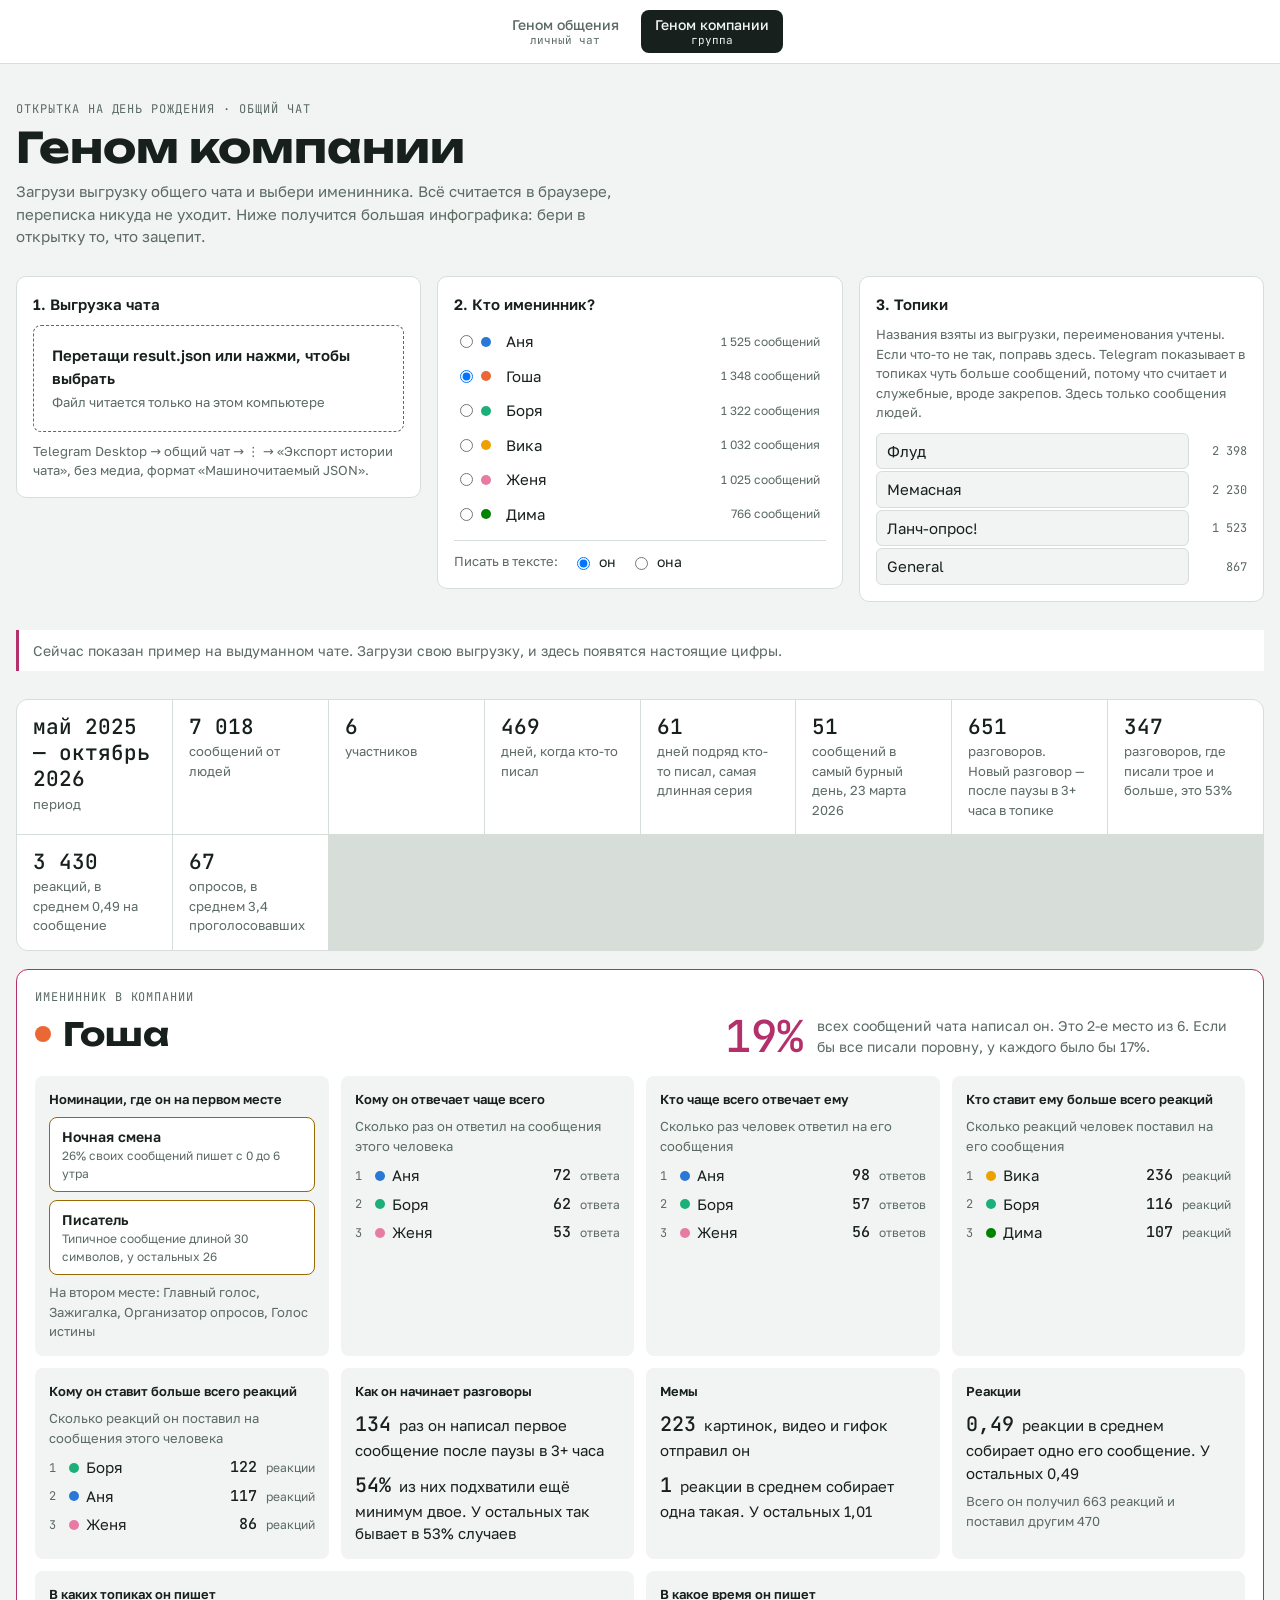
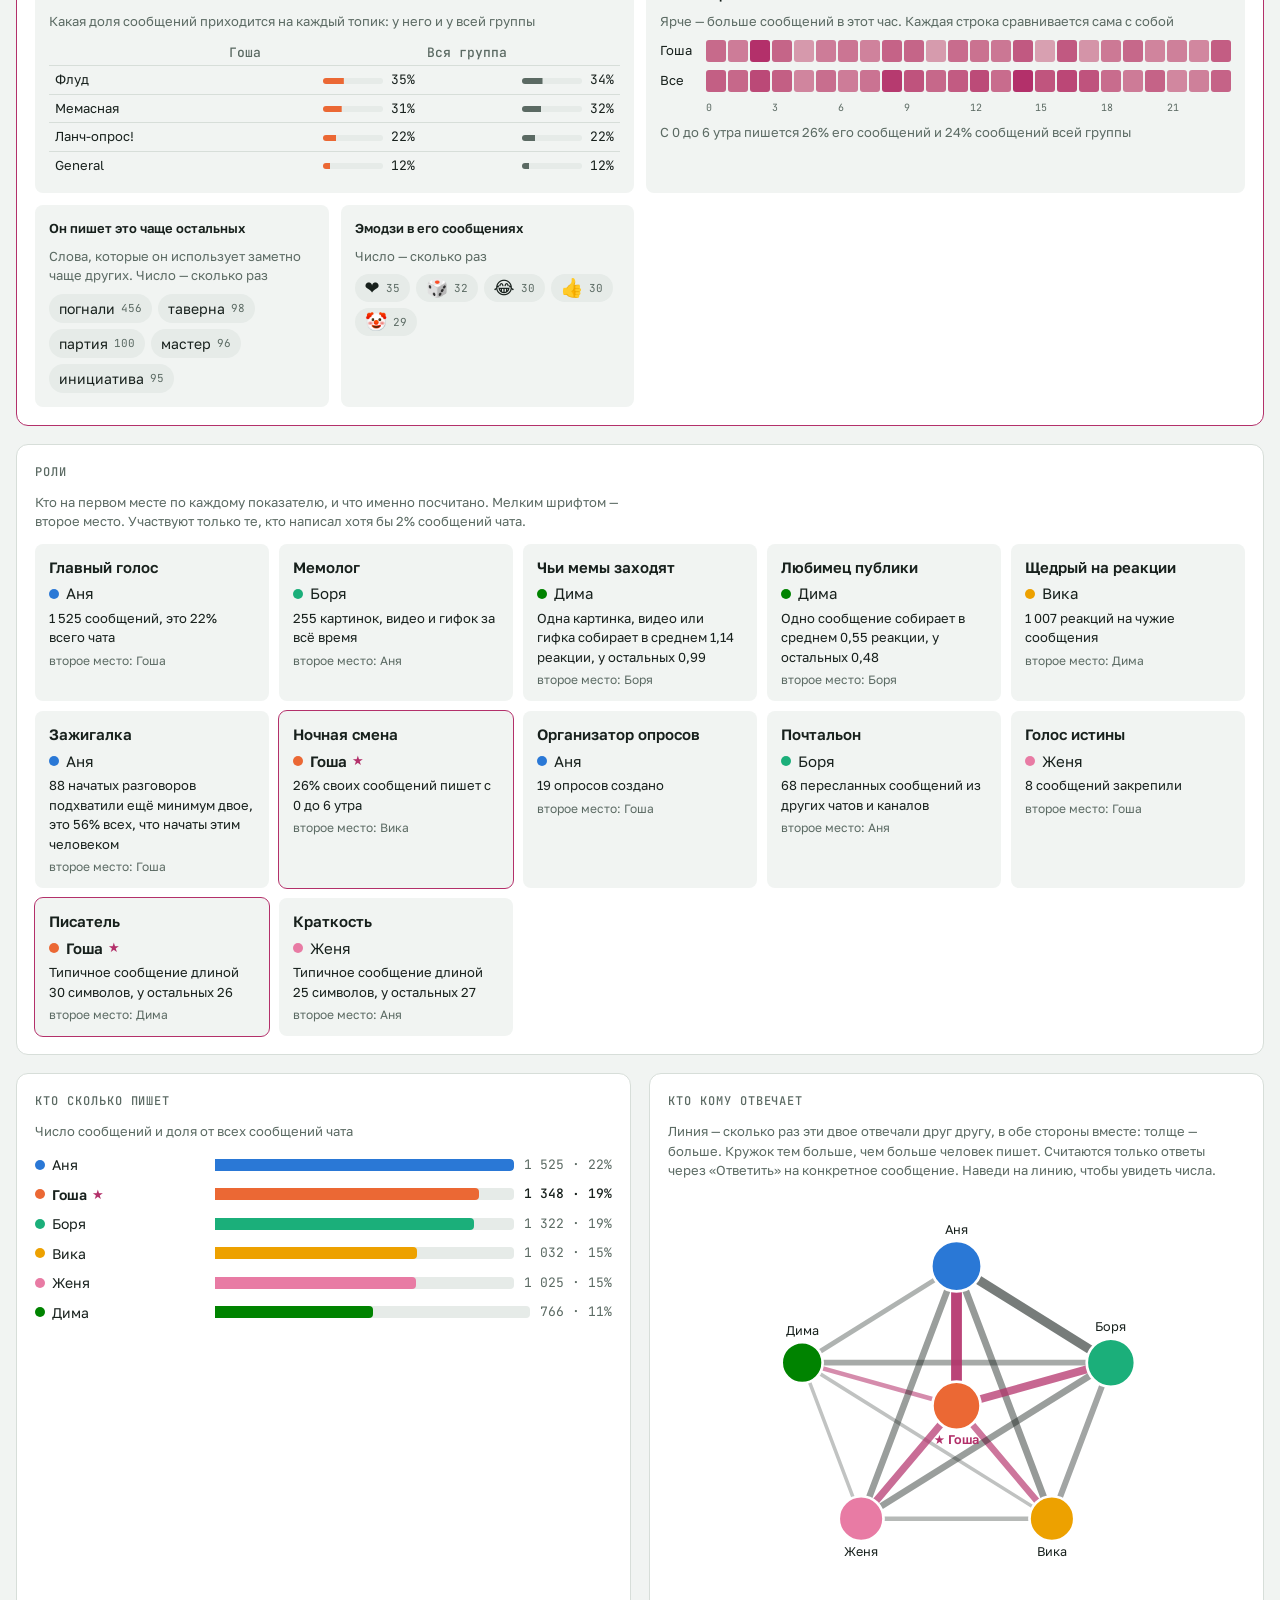
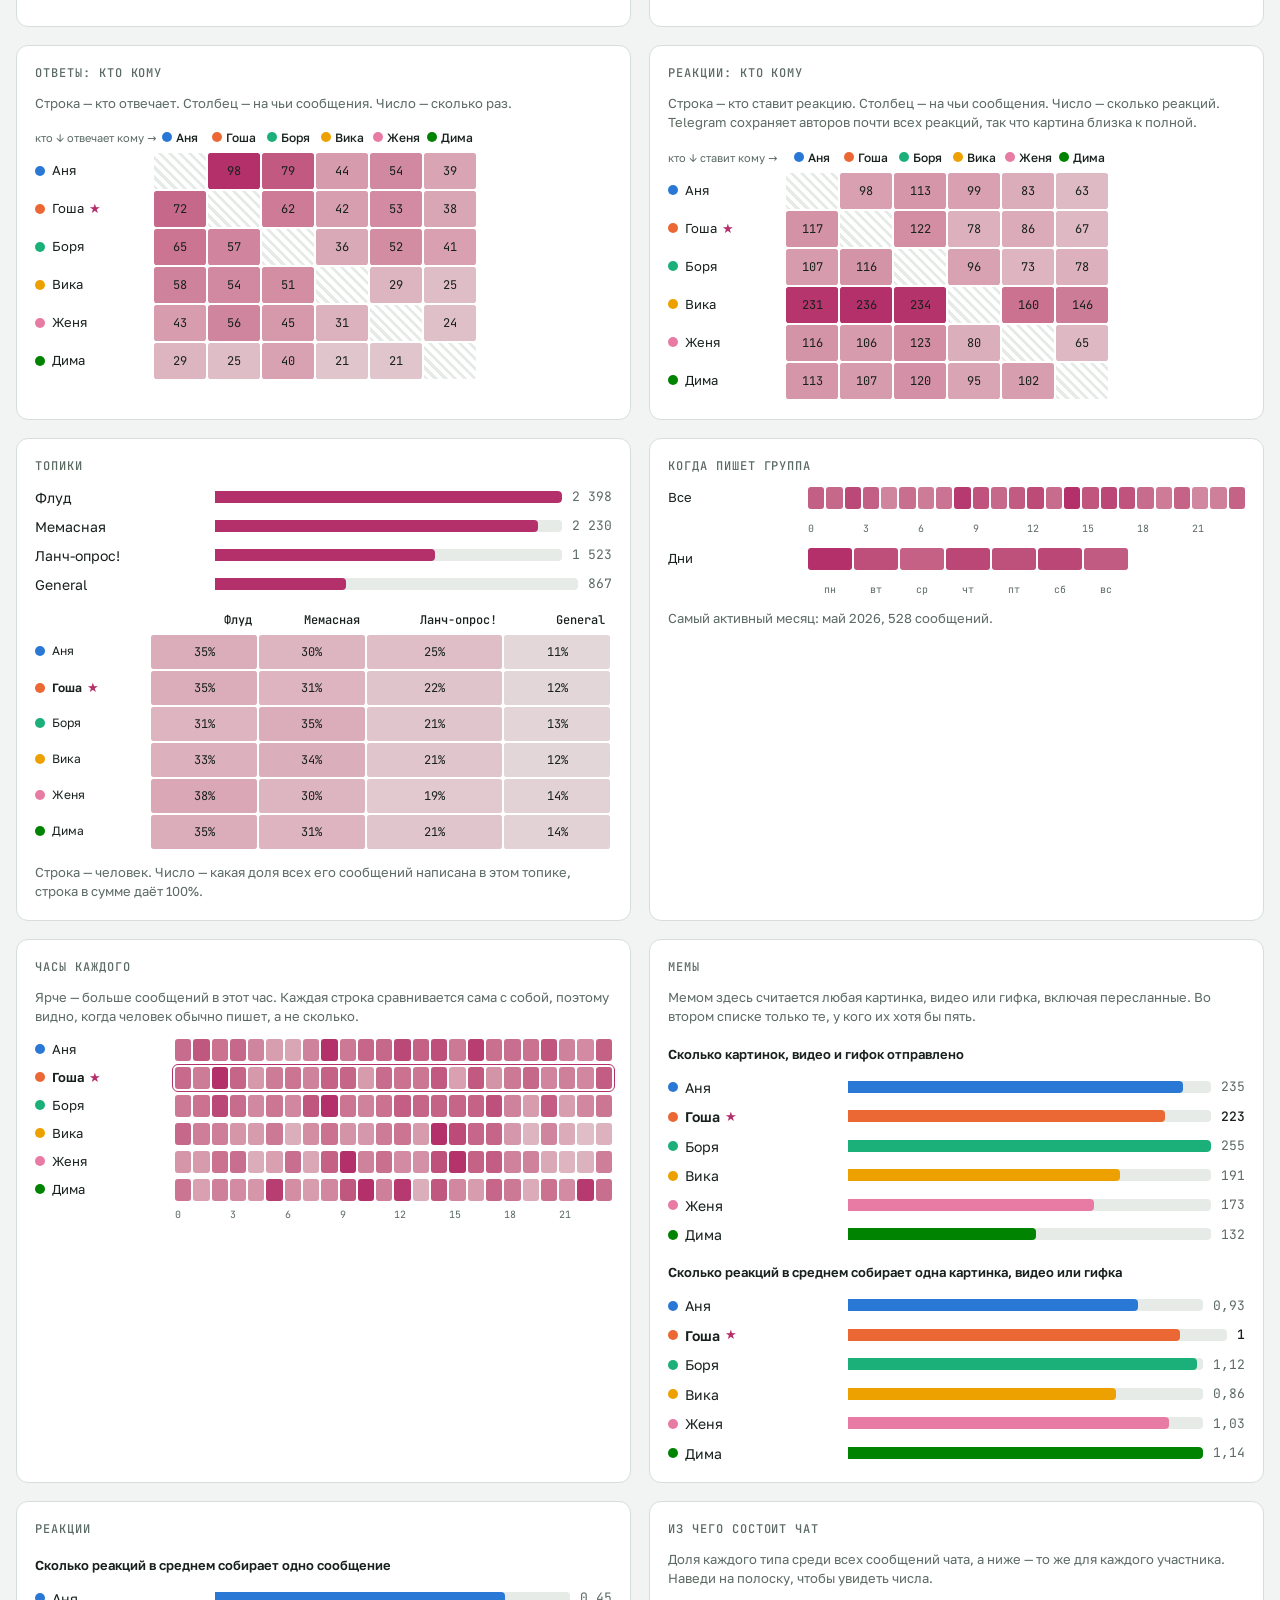
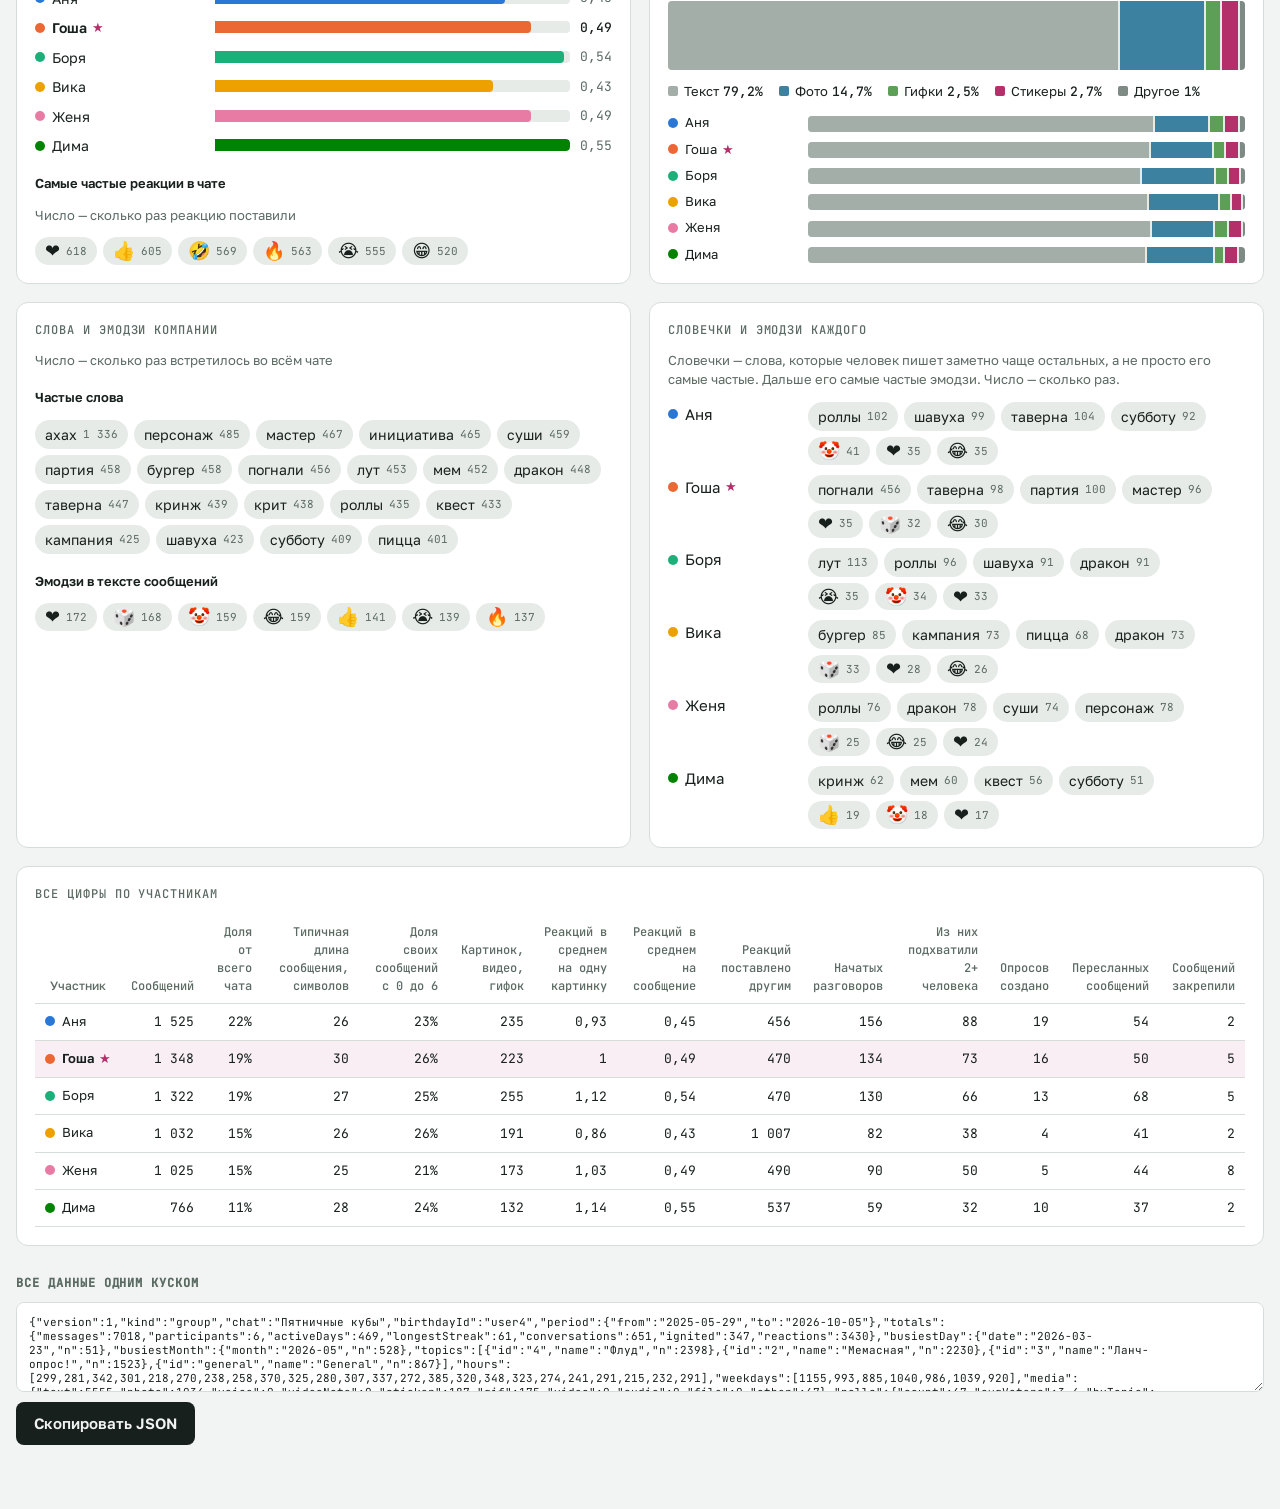
==== commit 1d421680: "self-host fonts, large chats call stack exceeded fix, gitignore for stray jsons" ====
--- a/group.html
+++ b/group.html
@@ -4,9 +4,8 @@
 <meta charset="utf-8">
 <meta name="viewport" content="width=device-width,initial-scale=1,viewport-fit=cover">
 <title>Геном компании</title>
-<link rel="preconnect" href="https://fonts.googleapis.com">
-<link rel="preconnect" href="https://fonts.gstatic.com" crossorigin>
-<link href="https://fonts.googleapis.com/css2?family=Unbounded:wght@500;700&family=Golos+Text:wght@400;500;600&family=JetBrains+Mono:wght@400;500&display=swap" rel="stylesheet">
+<link rel="preload" href="fonts/golos-text-cyrillic.woff2" as="font" type="font/woff2" crossorigin>
+<link rel="stylesheet" href="css/fonts.css">
 <link rel="stylesheet" href="css/base.css">
 <link rel="stylesheet" href="css/group.css">
 </head>
--- a/css/fonts.css
+++ b/css/fonts.css
@@ -0,0 +1,127 @@
+/* Self-hosted copies of the Google Fonts families (Unbounded, Golos Text, JetBrains Mono), latin + cyrillic only. */
+/* cyrillic */
+@font-face {
+  font-family: 'Golos Text';
+  font-style: normal;
+  font-weight: 400;
+  font-display: swap;
+  src: url(../fonts/golos-text-cyrillic.woff2) format('woff2');
+  unicode-range: U+0301, U+0400-045F, U+0490-0491, U+04B0-04B1, U+2116;
+}
+/* latin */
+@font-face {
+  font-family: 'Golos Text';
+  font-style: normal;
+  font-weight: 400;
+  font-display: swap;
+  src: url(../fonts/golos-text-latin.woff2) format('woff2');
+  unicode-range: U+0000-00FF, U+0131, U+0152-0153, U+02BB-02BC, U+02C6, U+02DA, U+02DC, U+0304, U+0308, U+0329, U+2000-206F, U+20AC, U+2122, U+2191, U+2193, U+2212, U+2215, U+FEFF, U+FFFD;
+}
+/* cyrillic */
+@font-face {
+  font-family: 'Golos Text';
+  font-style: normal;
+  font-weight: 500;
+  font-display: swap;
+  src: url(../fonts/golos-text-cyrillic.woff2) format('woff2');
+  unicode-range: U+0301, U+0400-045F, U+0490-0491, U+04B0-04B1, U+2116;
+}
+/* latin */
+@font-face {
+  font-family: 'Golos Text';
+  font-style: normal;
+  font-weight: 500;
+  font-display: swap;
+  src: url(../fonts/golos-text-latin.woff2) format('woff2');
+  unicode-range: U+0000-00FF, U+0131, U+0152-0153, U+02BB-02BC, U+02C6, U+02DA, U+02DC, U+0304, U+0308, U+0329, U+2000-206F, U+20AC, U+2122, U+2191, U+2193, U+2212, U+2215, U+FEFF, U+FFFD;
+}
+/* cyrillic */
+@font-face {
+  font-family: 'Golos Text';
+  font-style: normal;
+  font-weight: 600;
+  font-display: swap;
+  src: url(../fonts/golos-text-cyrillic.woff2) format('woff2');
+  unicode-range: U+0301, U+0400-045F, U+0490-0491, U+04B0-04B1, U+2116;
+}
+/* latin */
+@font-face {
+  font-family: 'Golos Text';
+  font-style: normal;
+  font-weight: 600;
+  font-display: swap;
+  src: url(../fonts/golos-text-latin.woff2) format('woff2');
+  unicode-range: U+0000-00FF, U+0131, U+0152-0153, U+02BB-02BC, U+02C6, U+02DA, U+02DC, U+0304, U+0308, U+0329, U+2000-206F, U+20AC, U+2122, U+2191, U+2193, U+2212, U+2215, U+FEFF, U+FFFD;
+}
+/* cyrillic */
+@font-face {
+  font-family: 'JetBrains Mono';
+  font-style: normal;
+  font-weight: 400;
+  font-display: swap;
+  src: url(../fonts/jetbrains-mono-cyrillic.woff2) format('woff2');
+  unicode-range: U+0301, U+0400-045F, U+0490-0491, U+04B0-04B1, U+2116;
+}
+/* latin */
+@font-face {
+  font-family: 'JetBrains Mono';
+  font-style: normal;
+  font-weight: 400;
+  font-display: swap;
+  src: url(../fonts/jetbrains-mono-latin.woff2) format('woff2');
+  unicode-range: U+0000-00FF, U+0131, U+0152-0153, U+02BB-02BC, U+02C6, U+02DA, U+02DC, U+0304, U+0308, U+0329, U+2000-206F, U+20AC, U+2122, U+2191, U+2193, U+2212, U+2215, U+FEFF, U+FFFD;
+}
+/* cyrillic */
+@font-face {
+  font-family: 'JetBrains Mono';
+  font-style: normal;
+  font-weight: 500;
+  font-display: swap;
+  src: url(../fonts/jetbrains-mono-cyrillic.woff2) format('woff2');
+  unicode-range: U+0301, U+0400-045F, U+0490-0491, U+04B0-04B1, U+2116;
+}
+/* latin */
+@font-face {
+  font-family: 'JetBrains Mono';
+  font-style: normal;
+  font-weight: 500;
+  font-display: swap;
+  src: url(../fonts/jetbrains-mono-latin.woff2) format('woff2');
+  unicode-range: U+0000-00FF, U+0131, U+0152-0153, U+02BB-02BC, U+02C6, U+02DA, U+02DC, U+0304, U+0308, U+0329, U+2000-206F, U+20AC, U+2122, U+2191, U+2193, U+2212, U+2215, U+FEFF, U+FFFD;
+}
+/* cyrillic */
+@font-face {
+  font-family: 'Unbounded';
+  font-style: normal;
+  font-weight: 500;
+  font-display: swap;
+  src: url(../fonts/unbounded-cyrillic.woff2) format('woff2');
+  unicode-range: U+0301, U+0400-045F, U+0490-0491, U+04B0-04B1, U+2116;
+}
+/* latin */
+@font-face {
+  font-family: 'Unbounded';
+  font-style: normal;
+  font-weight: 500;
+  font-display: swap;
+  src: url(../fonts/unbounded-latin.woff2) format('woff2');
+  unicode-range: U+0000-00FF, U+0131, U+0152-0153, U+02BB-02BC, U+02C6, U+02DA, U+02DC, U+0304, U+0308, U+0329, U+2000-206F, U+20AC, U+2122, U+2191, U+2193, U+2212, U+2215, U+FEFF, U+FFFD;
+}
+/* cyrillic */
+@font-face {
+  font-family: 'Unbounded';
+  font-style: normal;
+  font-weight: 700;
+  font-display: swap;
+  src: url(../fonts/unbounded-cyrillic.woff2) format('woff2');
+  unicode-range: U+0301, U+0400-045F, U+0490-0491, U+04B0-04B1, U+2116;
+}
+/* latin */
+@font-face {
+  font-family: 'Unbounded';
+  font-style: normal;
+  font-weight: 700;
+  font-display: swap;
+  src: url(../fonts/unbounded-latin.woff2) format('woff2');
+  unicode-range: U+0000-00FF, U+0131, U+0152-0153, U+02BB-02BC, U+02C6, U+02DA, U+02DC, U+0304, U+0308, U+0329, U+2000-206F, U+20AC, U+2122, U+2191, U+2193, U+2212, U+2215, U+FEFF, U+FFFD;
+}
